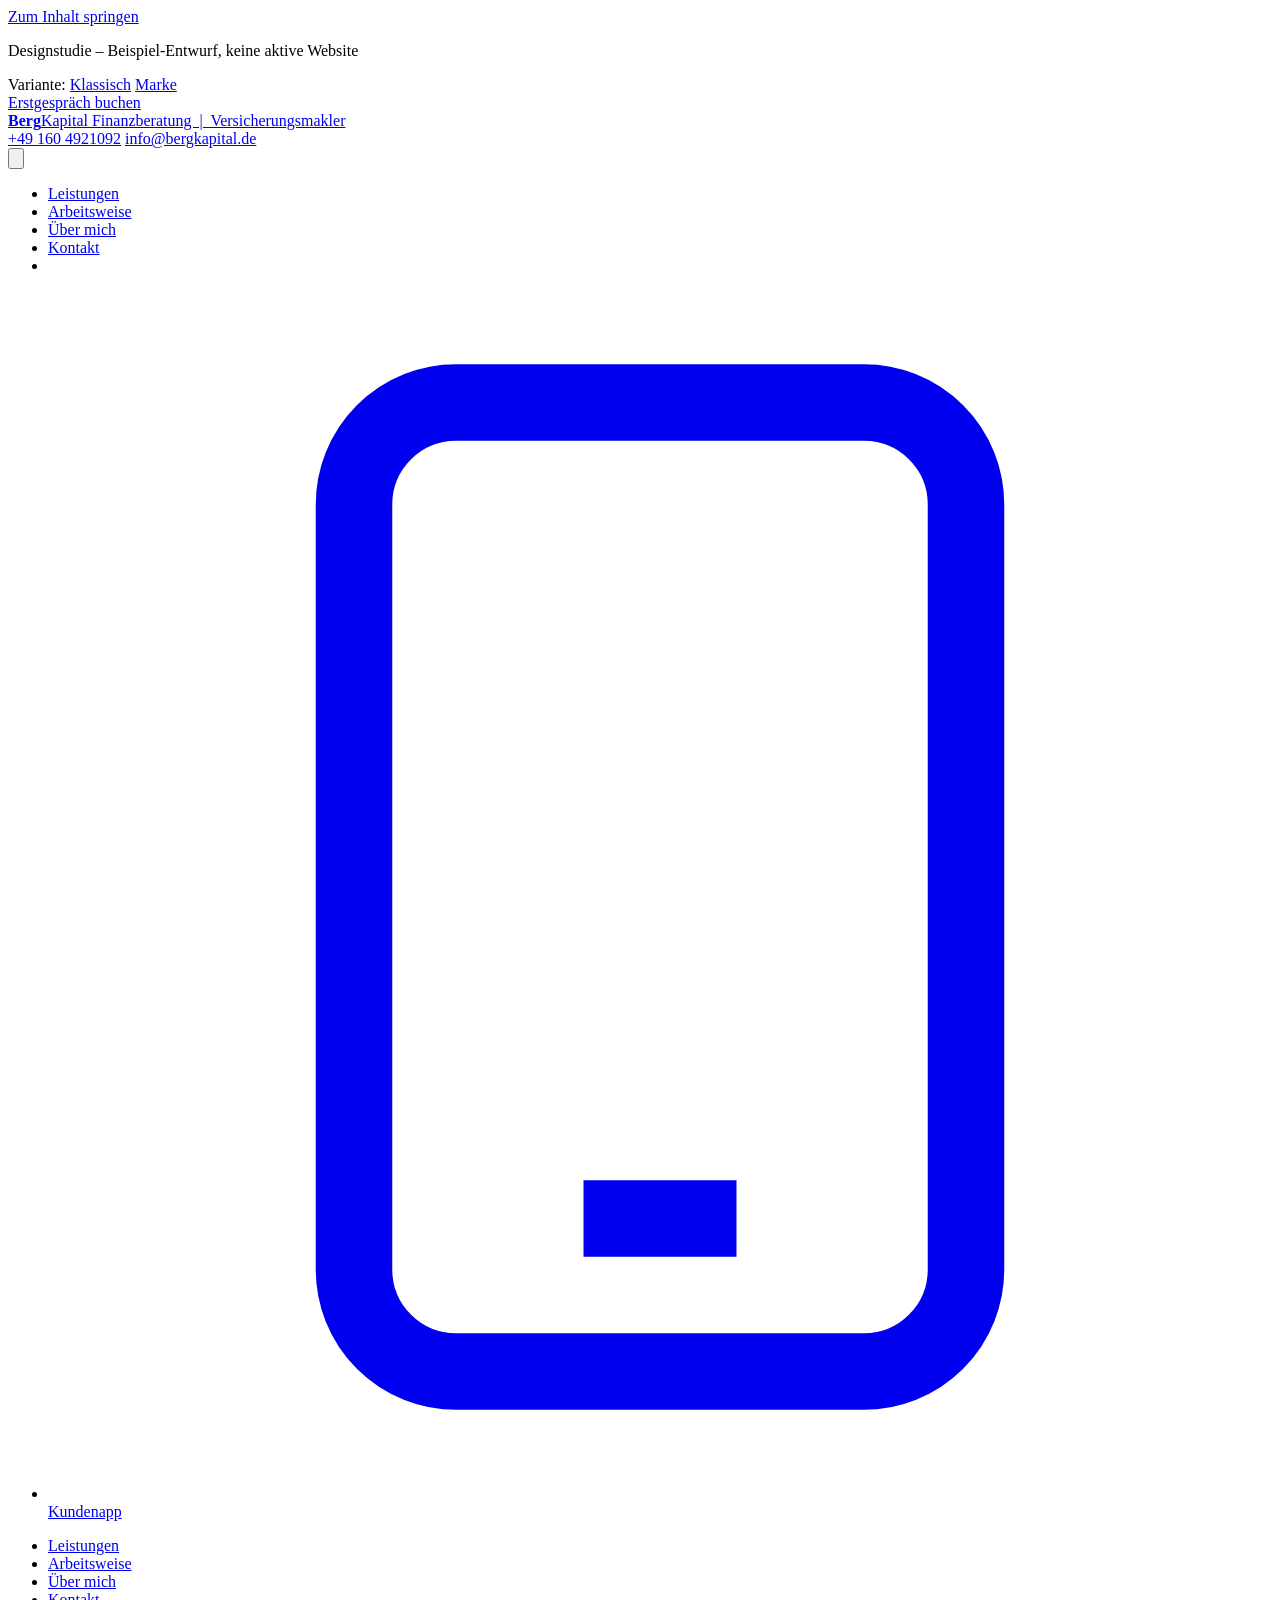
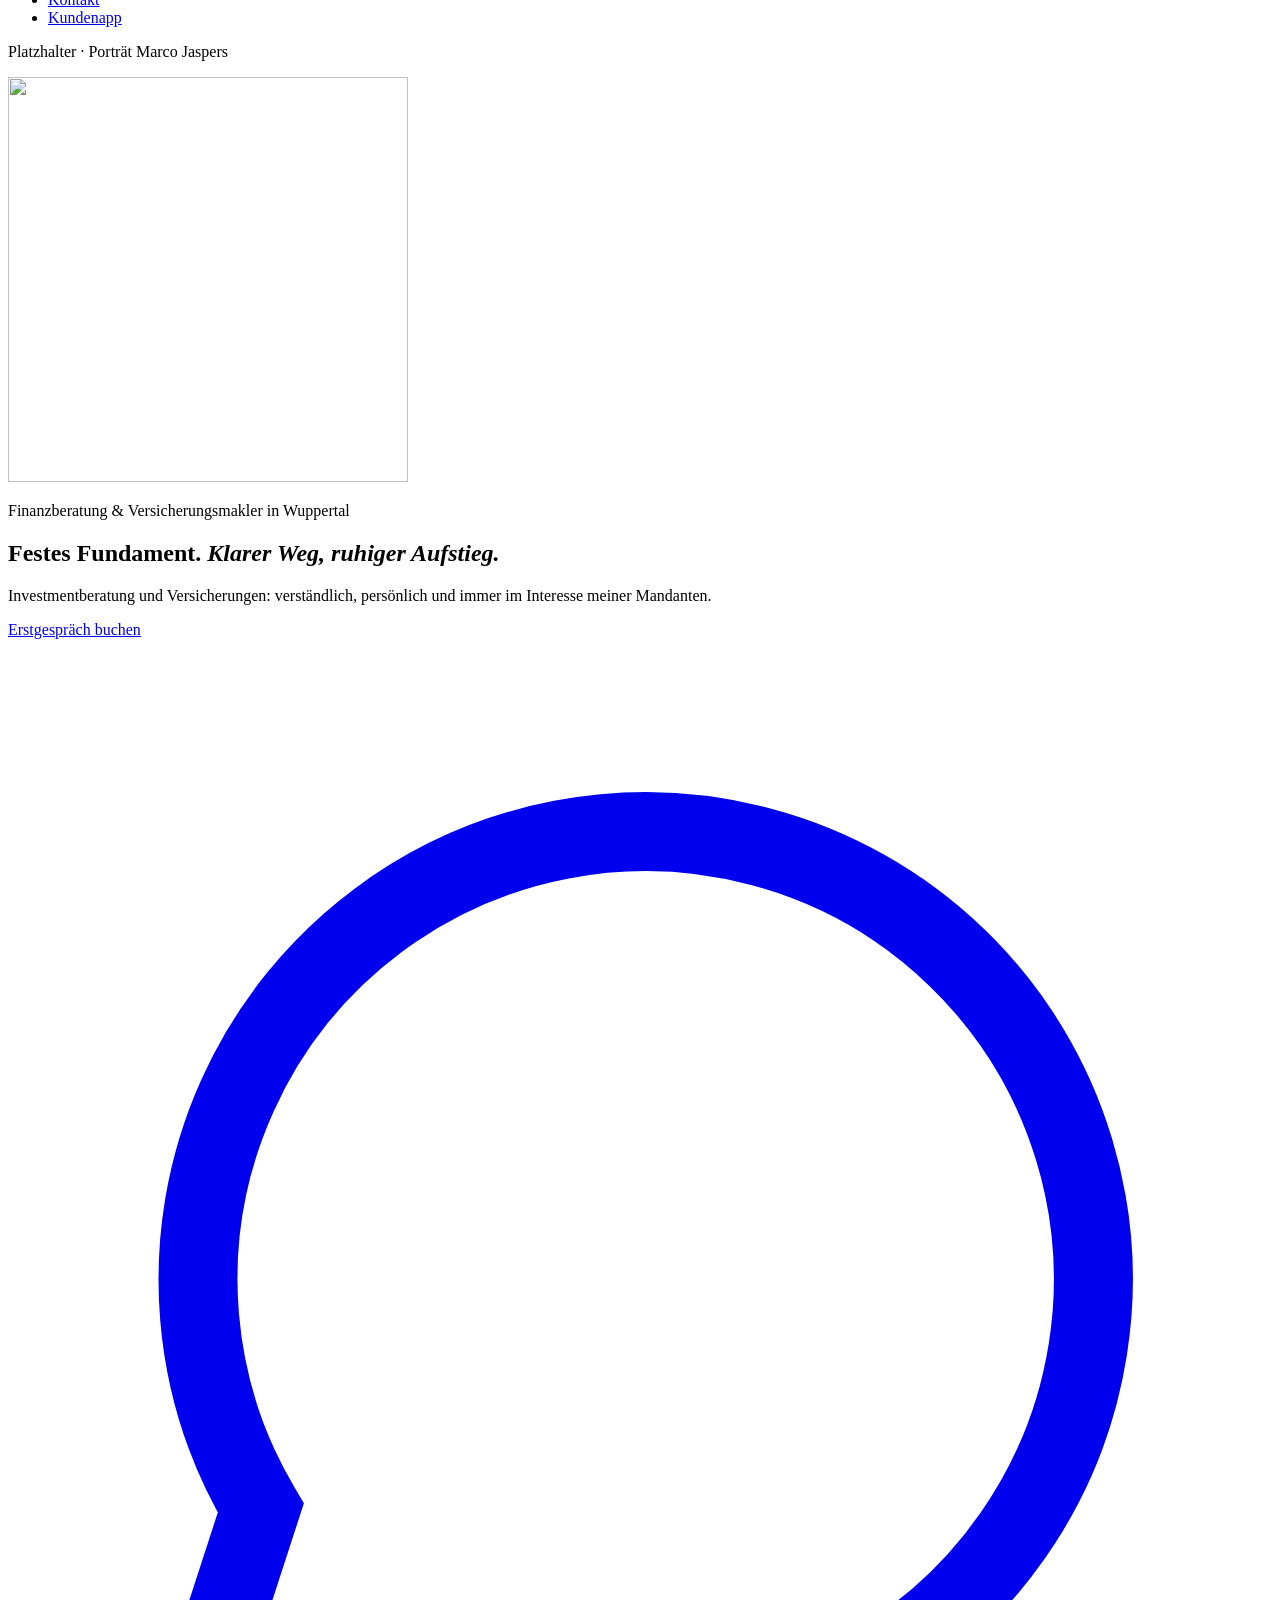
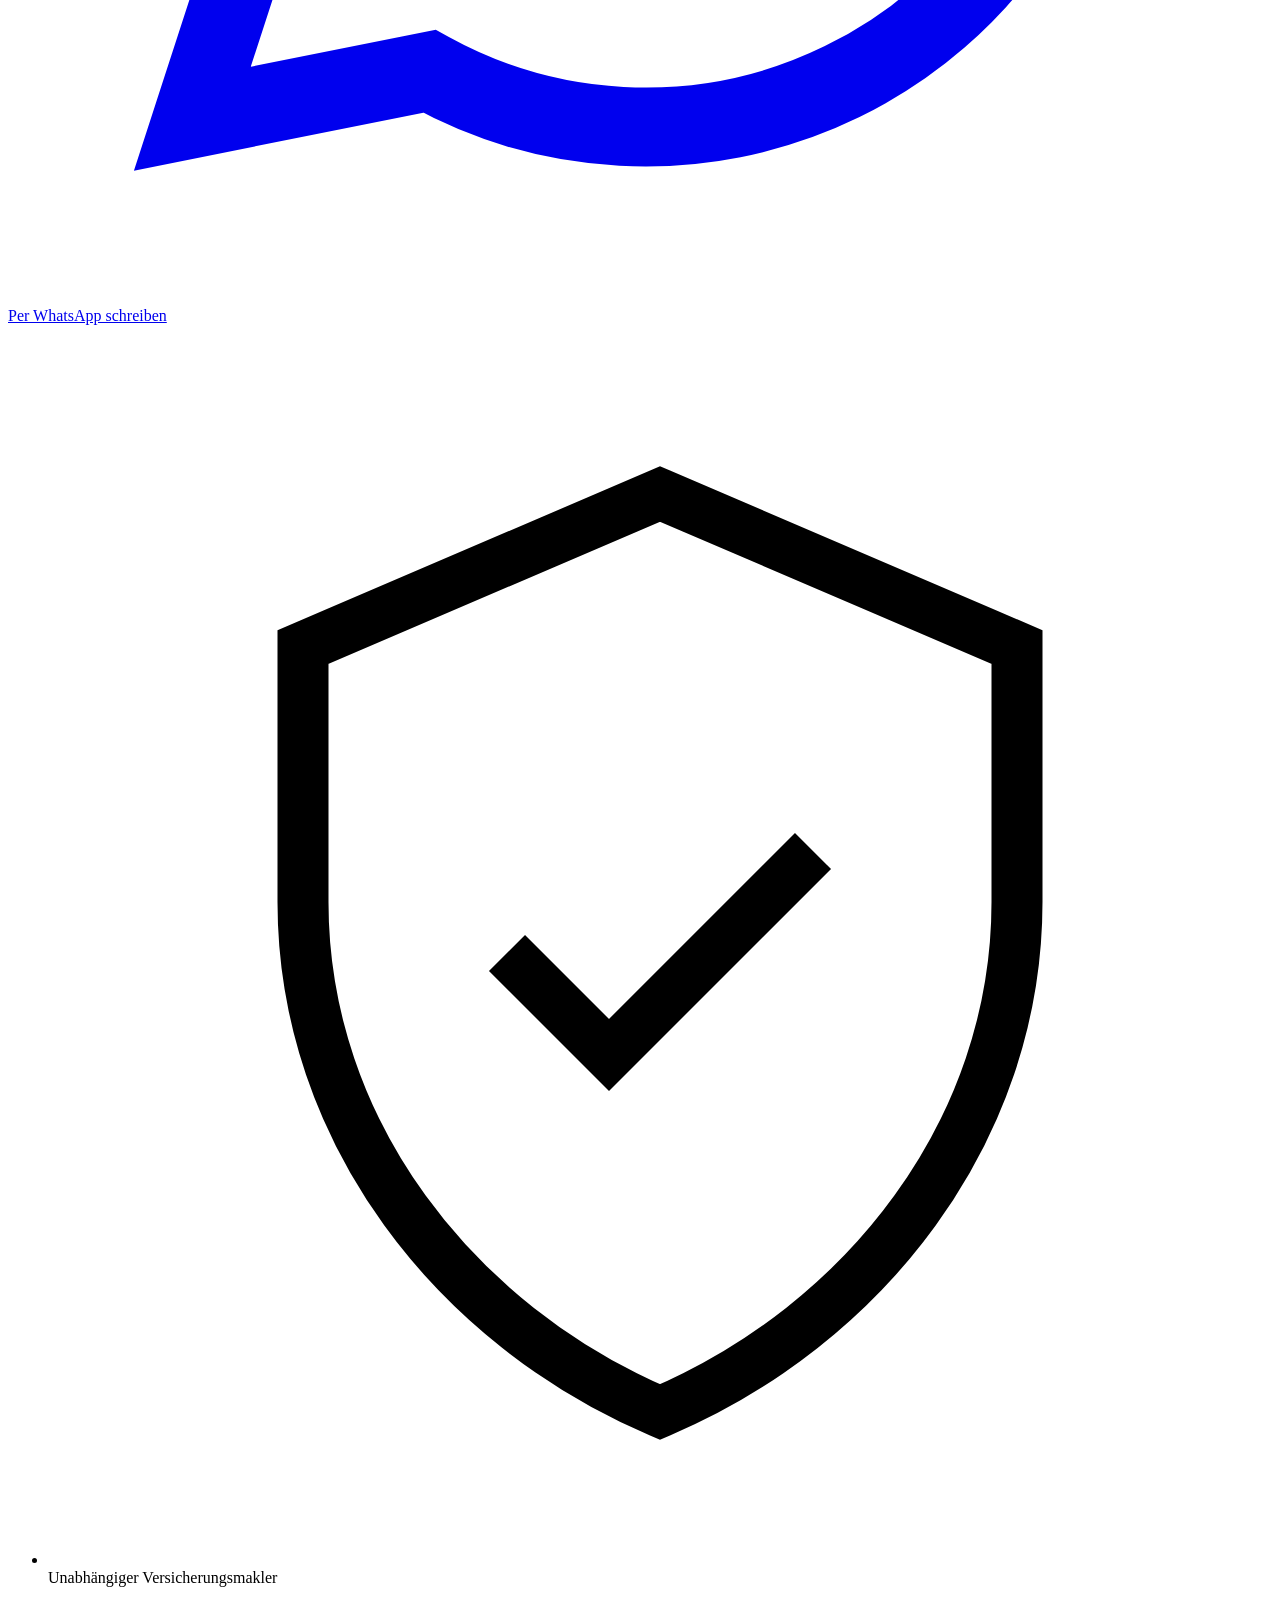
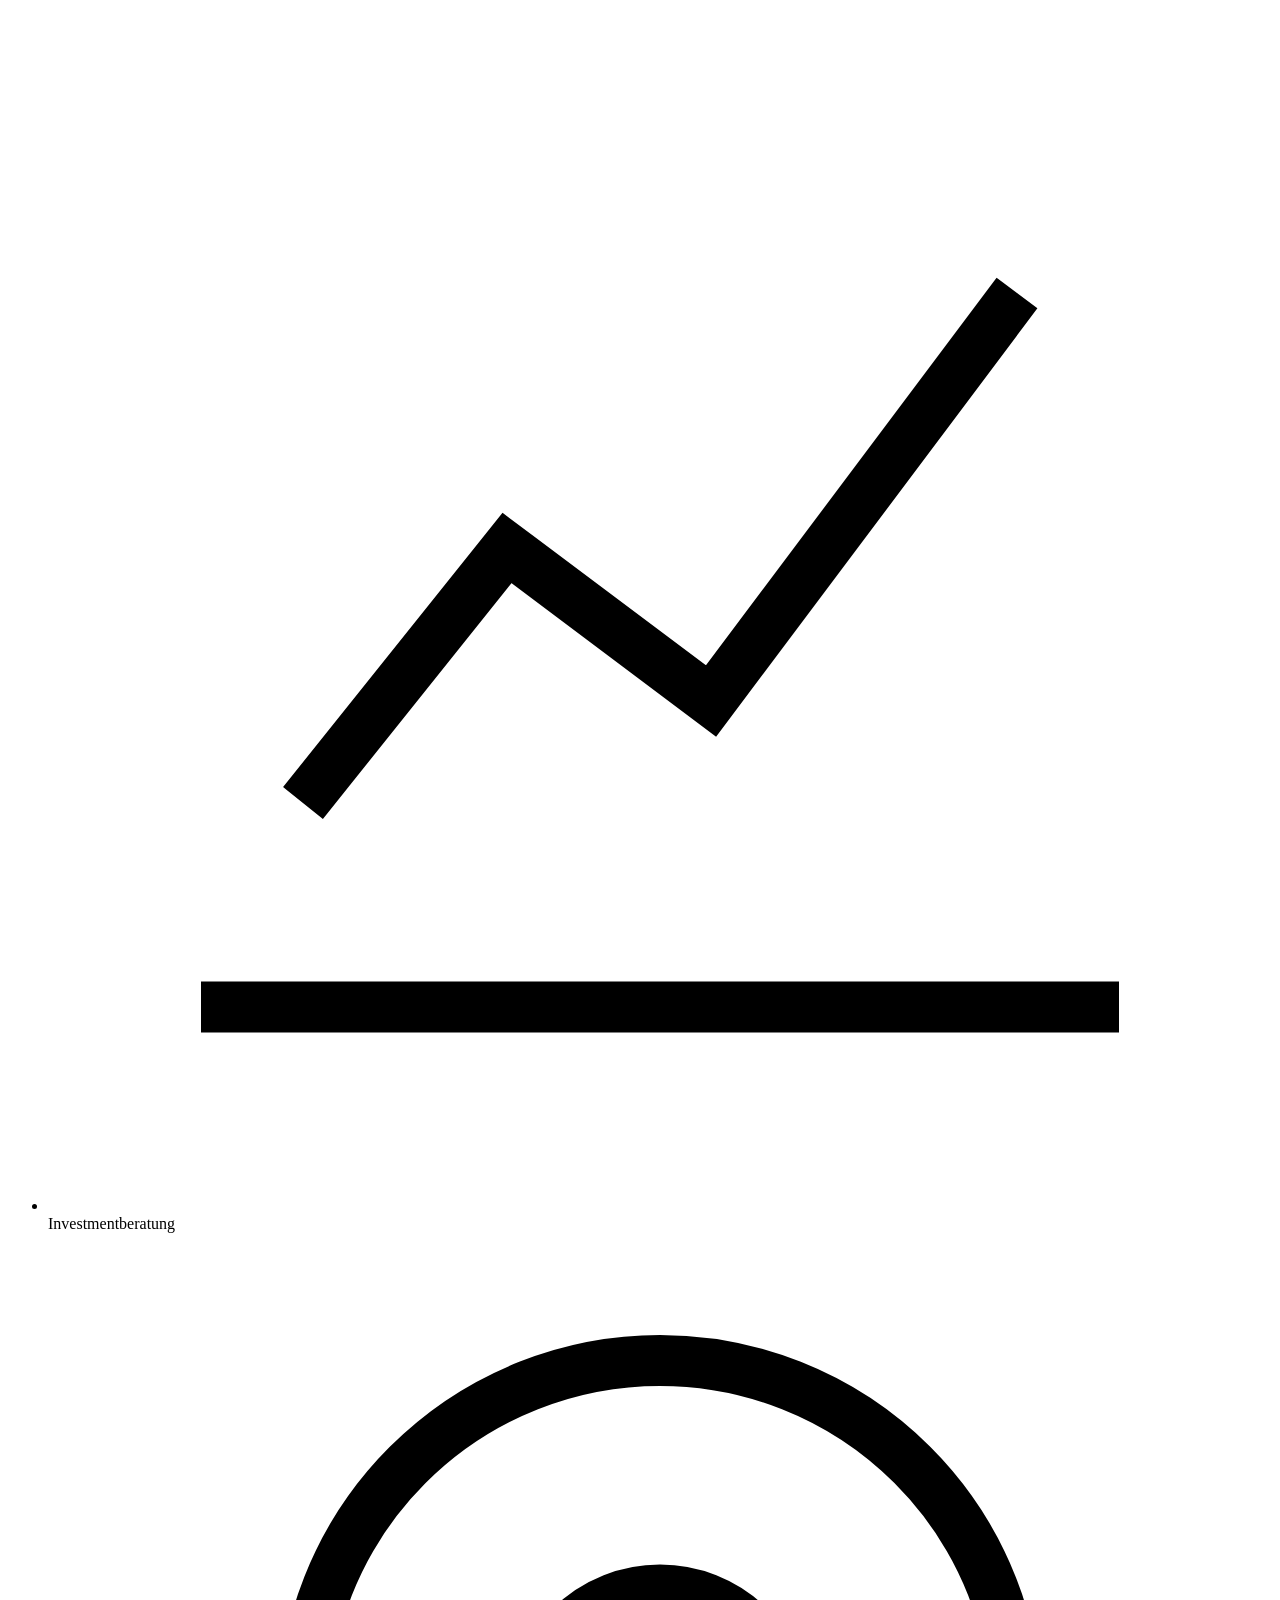
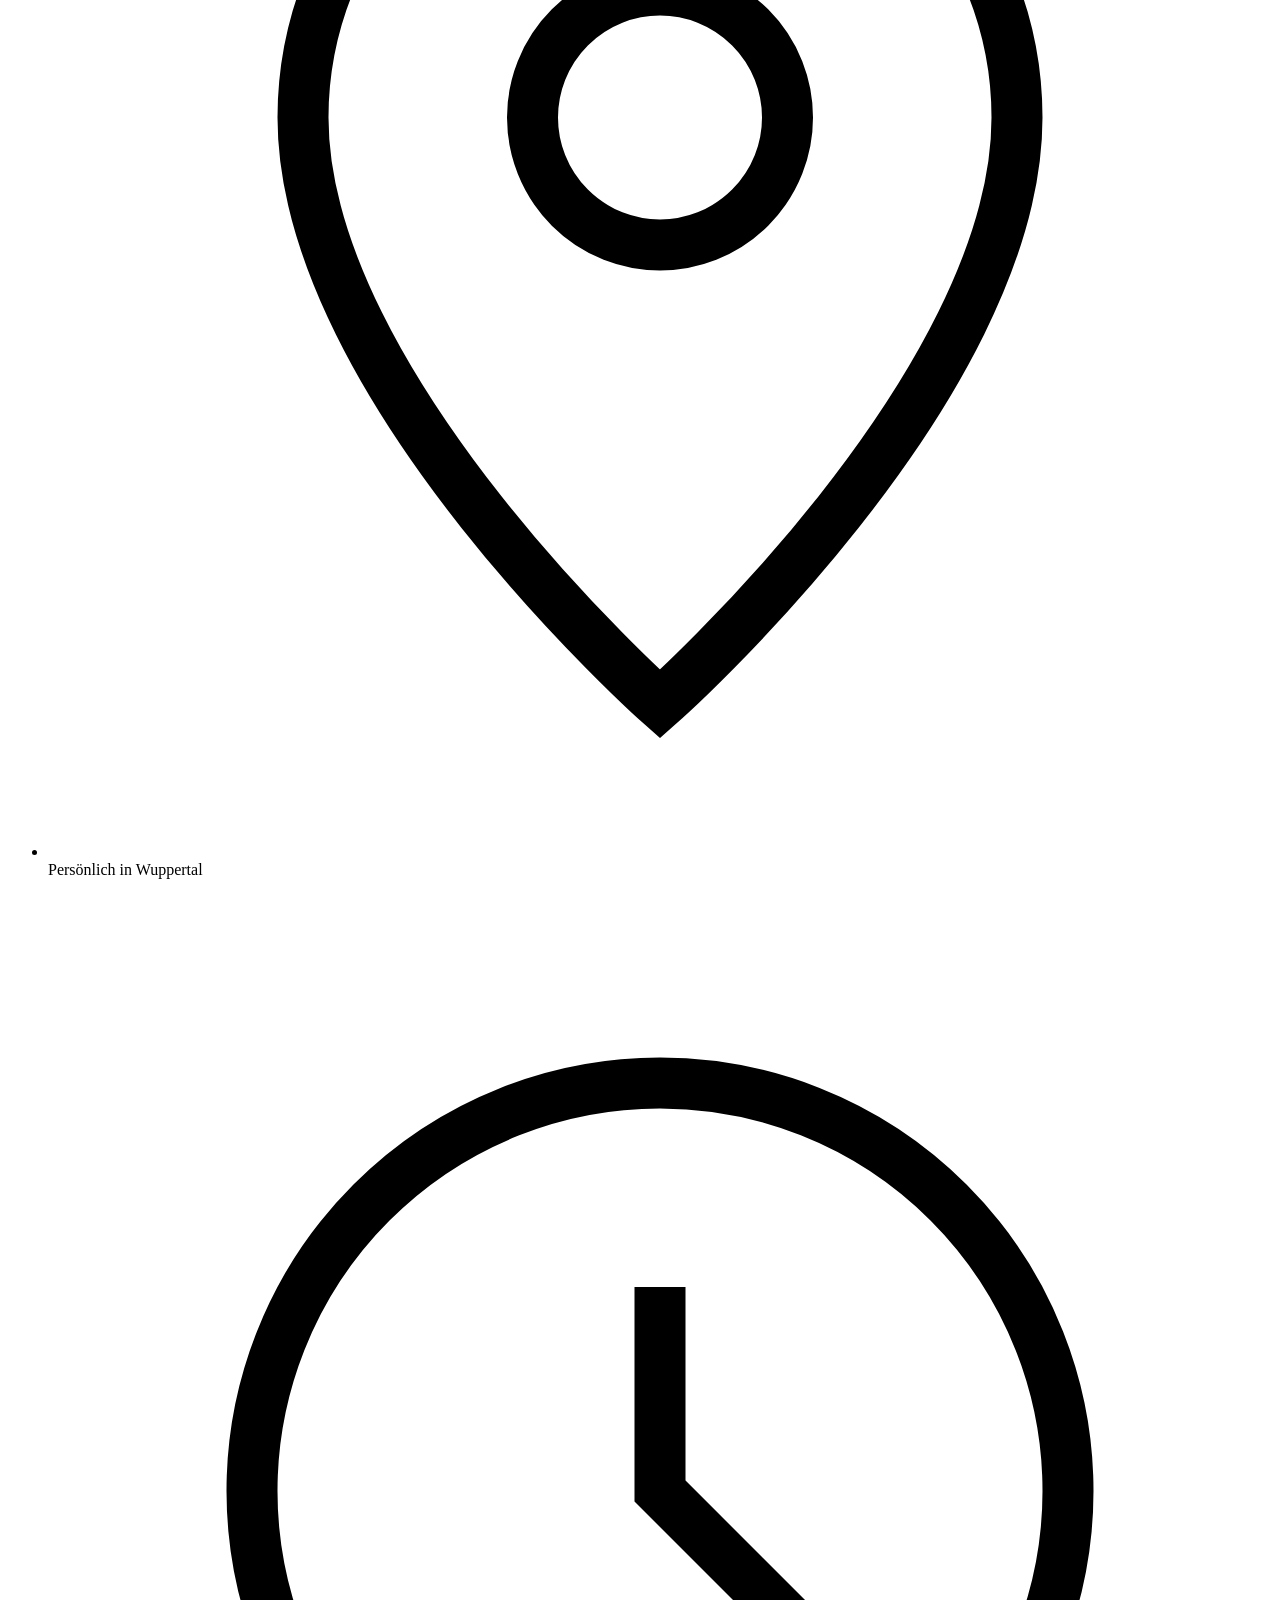
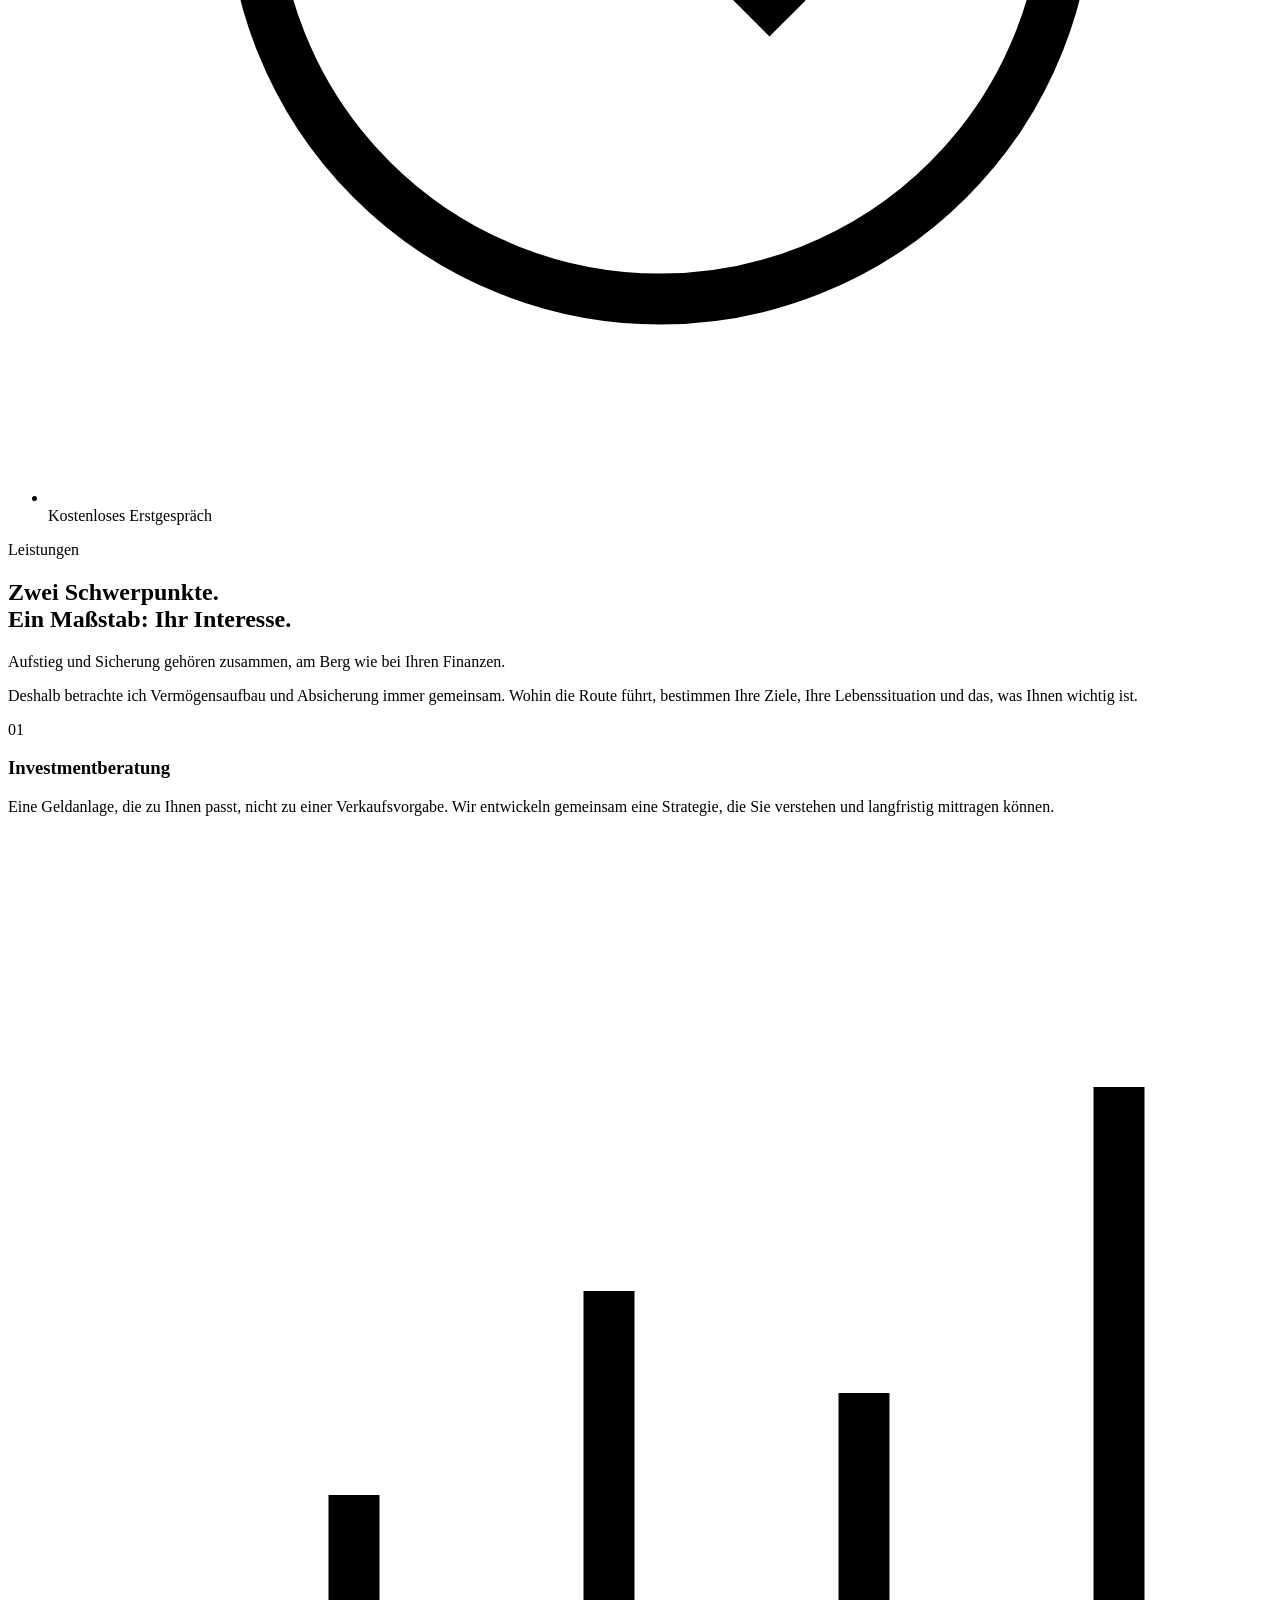
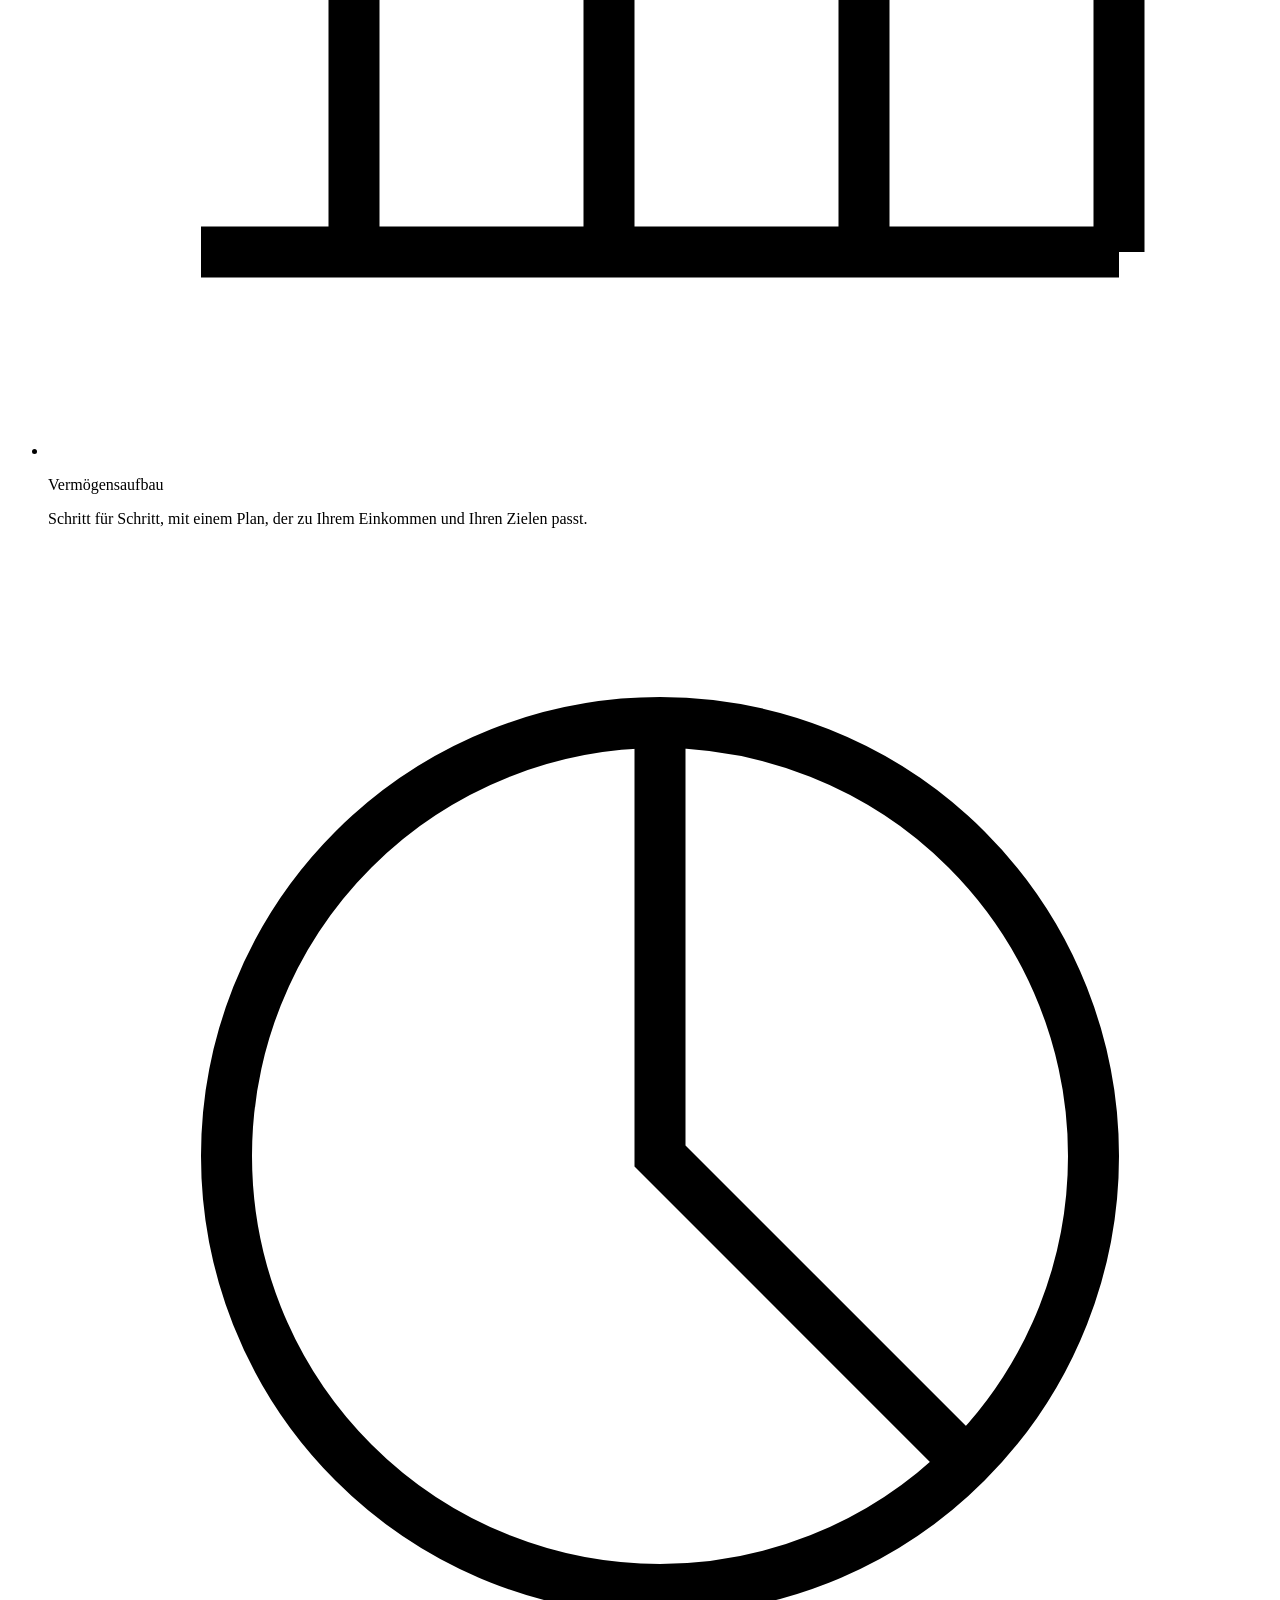
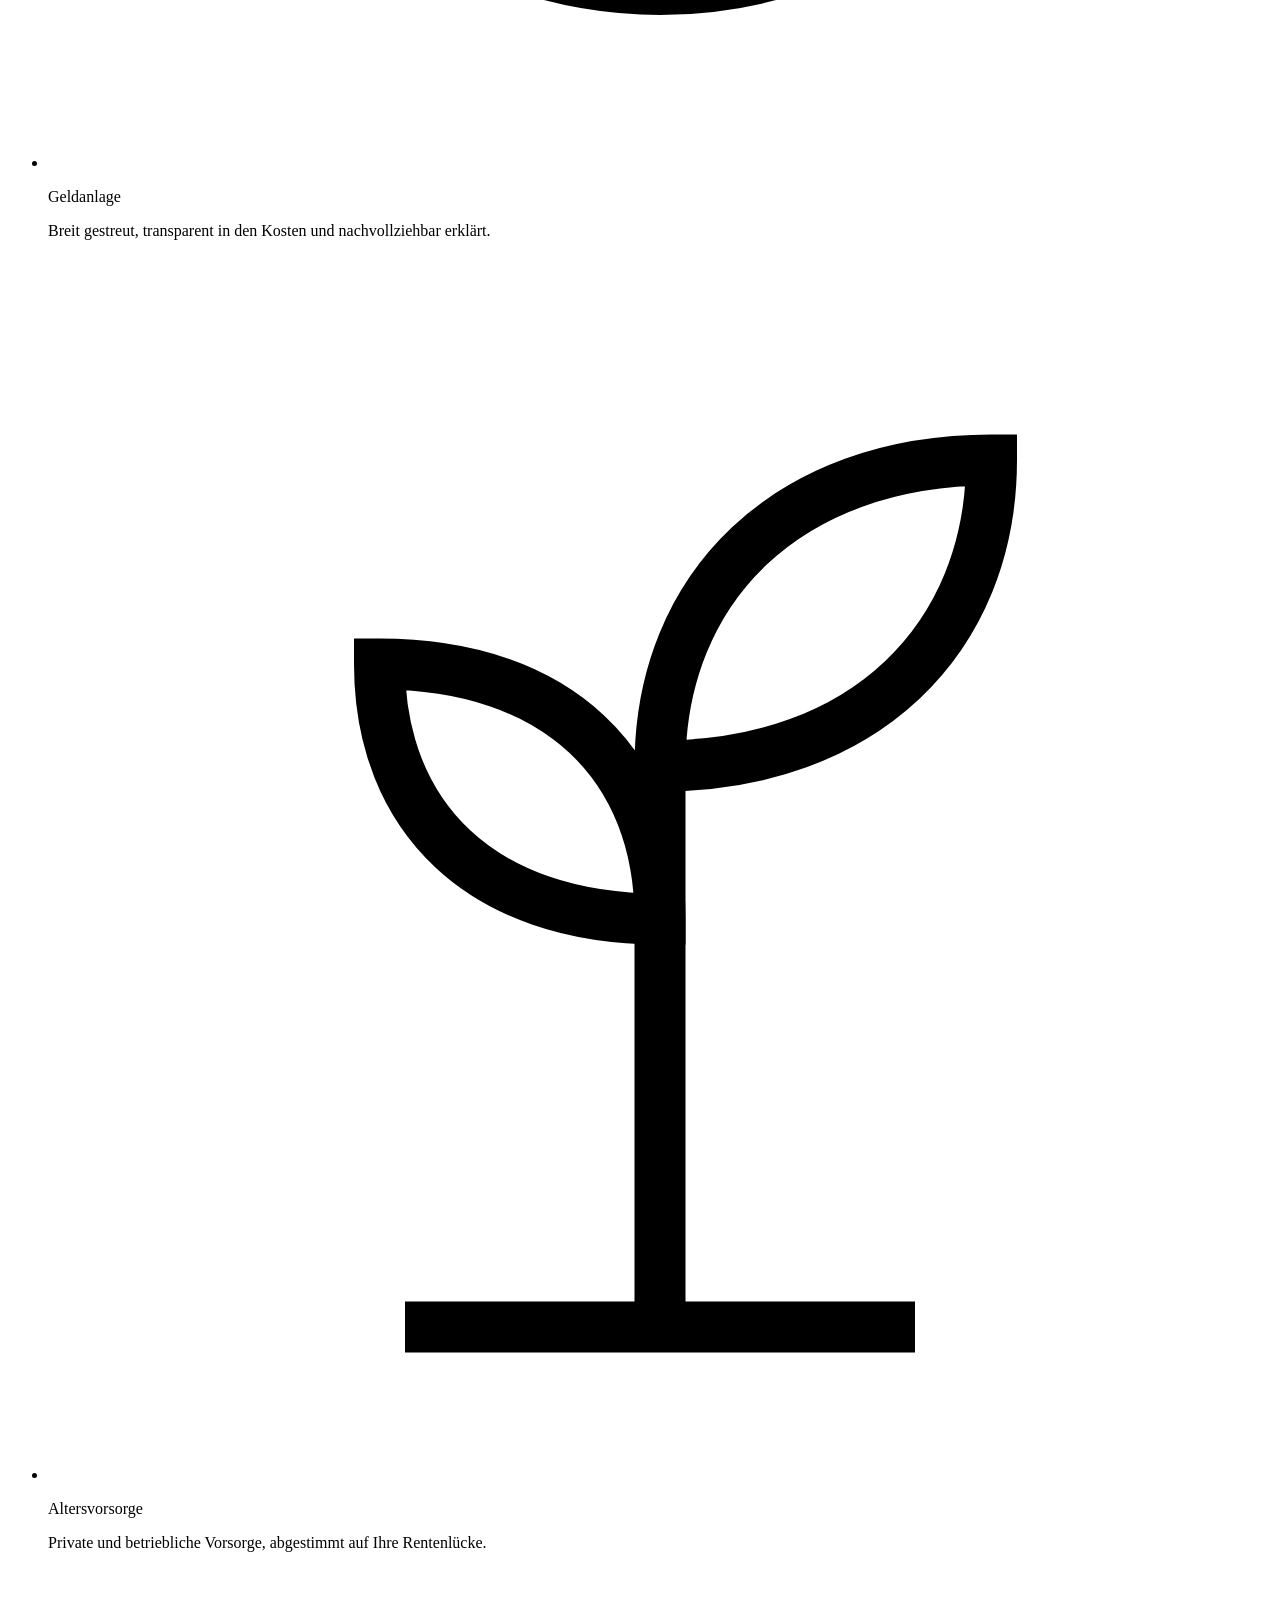
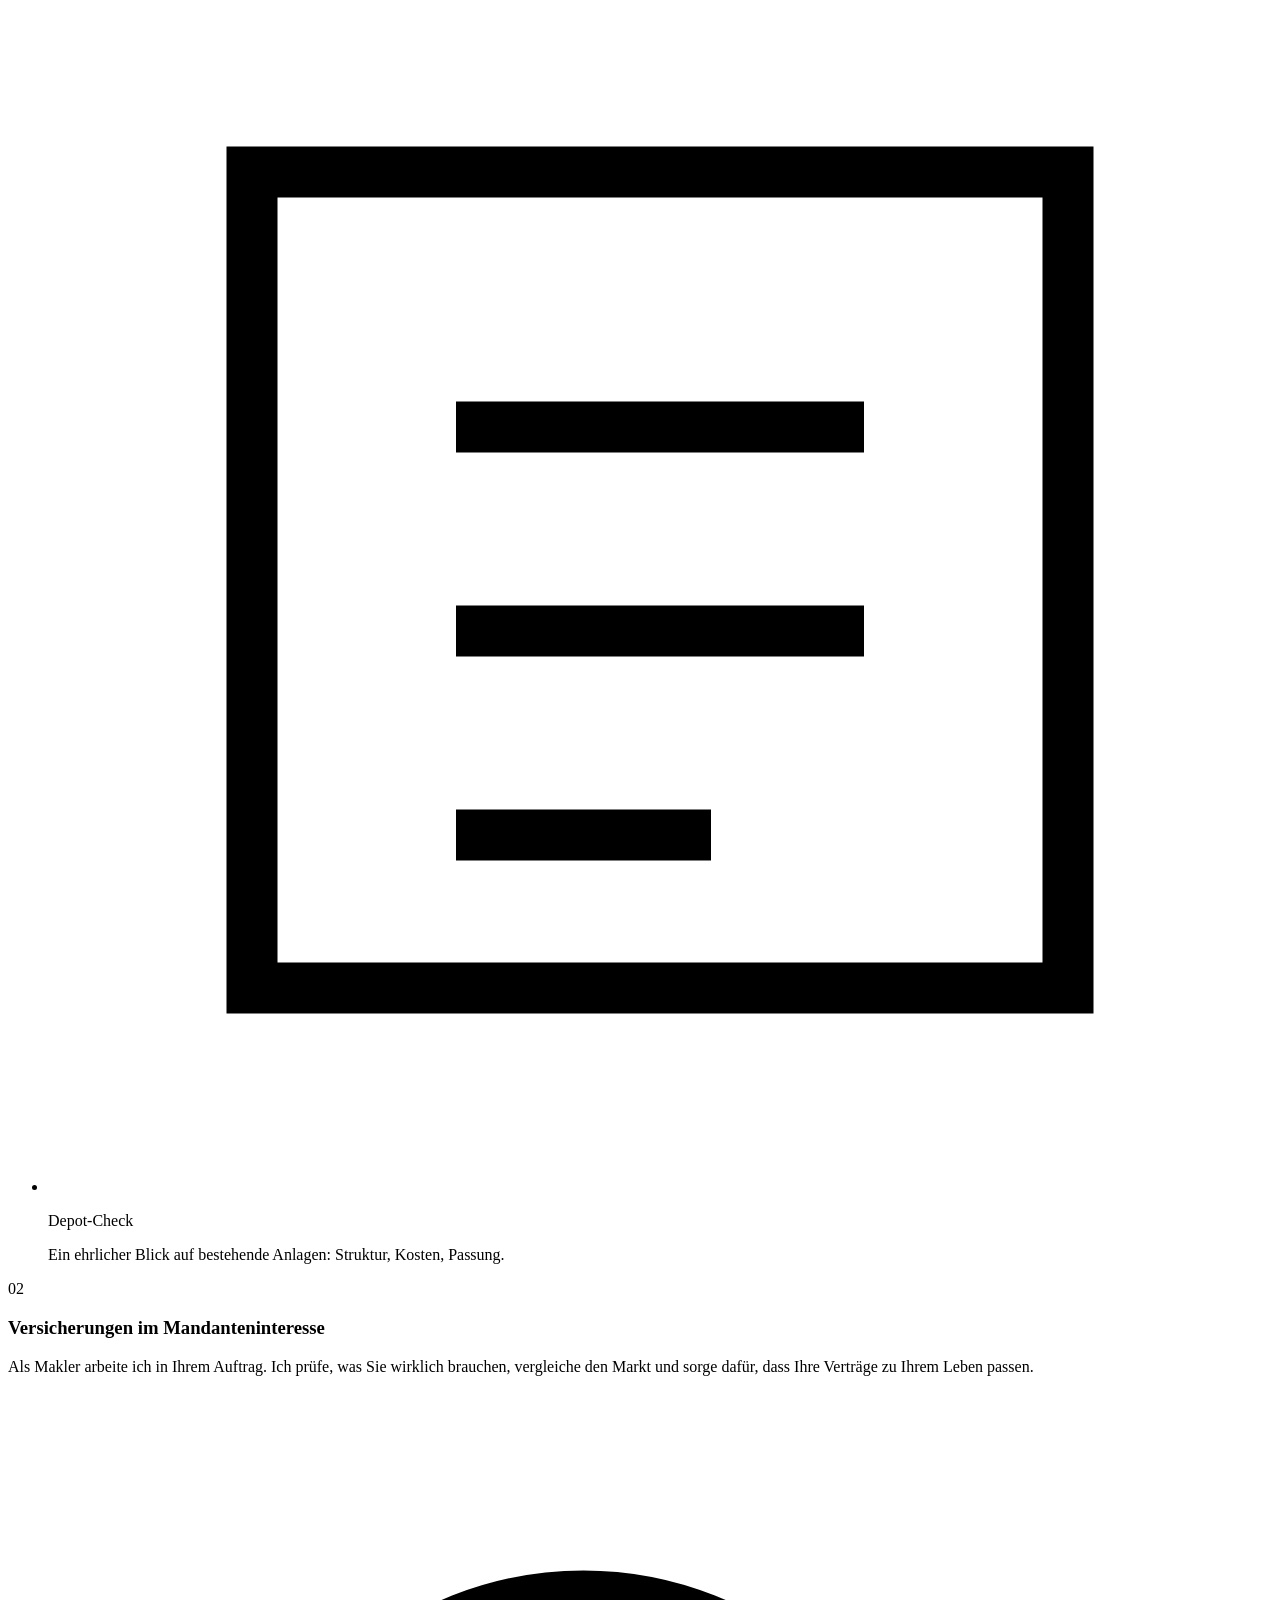
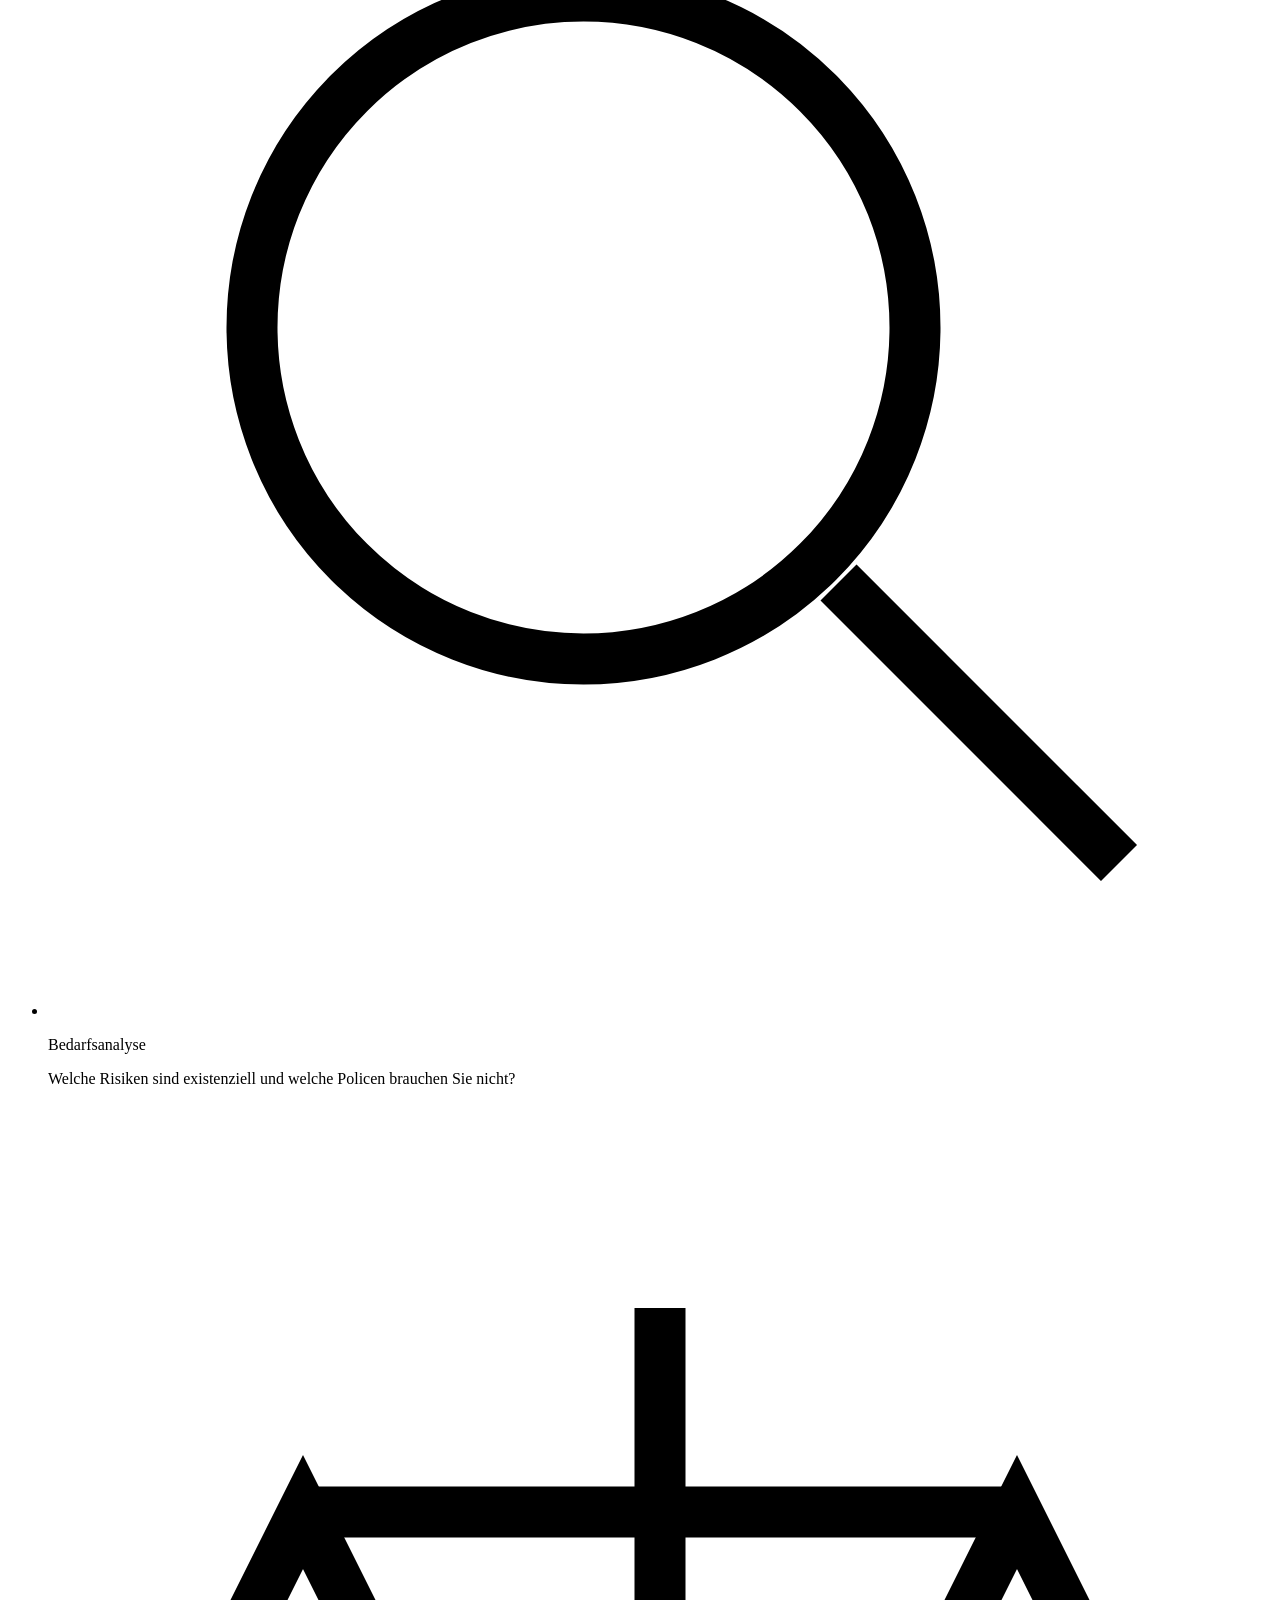
==== index.html @ fc28e7a4 "Add files via upload" ====
<!doctype html>
<html lang="de" class="theme-marke">
<head>
  <meta charset="utf-8">
  <meta name="viewport" content="width=device-width, initial-scale=1">
  <title>Finanzberater &amp; Versicherungsmakler in Wuppertal | BergKapital – Marco Jaspers</title>
  <meta name="description" content="BergKapital – Marco Jaspers, Finanzberater &amp; Versicherungsmakler in Wuppertal. Investmentberatung und Versicherungen im Mandanteninteresse: verständlich, persönlich. Erstgespräch direkt online buchen.">
  <meta name="robots" content="noindex, nofollow"><!-- Designstudie: nicht indexieren. Für Livegang entfernen. -->
  <meta name="theme-color" content="#2A2E33">
  <link rel="preload" href="/assets/fonts/cormorant-garamond-latin-500-normal.woff2" as="font" type="font/woff2" crossorigin>
  <link rel="preload" href="/assets/fonts/inter-latin-400-normal.woff2" as="font" type="font/woff2" crossorigin>
  <script>
    /* Farbvariante vor dem ersten Rendern setzen. Standard: Marke (Anthrazit & Gold); ?v=klassisch zeigt die klassische Variante (merkt sich die Wahl für die Sitzung) */
    (function () {
      var v = new URLSearchParams(location.search).get('v');
      try { if (v) sessionStorage.setItem('bk-variant-2', v); else v = sessionStorage.getItem('bk-variant-2'); } catch (e) {}
      if (v !== 'klassisch') v = 'marke';
      document.documentElement.classList.remove('theme-marke');
      if (v !== 'klassisch') document.documentElement.classList.add('theme-' + v);
      document.documentElement.dataset.variant = v;
    })();
  </script>
  <link rel="stylesheet" href="/css/style.css?v=20261109g">
  <link rel="icon" type="image/png" sizes="32x32" href="/assets/brand/favicon-32.png">
  <link rel="apple-touch-icon" href="/assets/brand/apple-touch-icon.png">

  <script type="application/ld+json">
  {
    "@context": "https://schema.org",
    "@type": "FinancialService",
    "name": "BergKapital – Finanzberatung & Versicherungsmakler",
    "logo": "/assets/brand/bergkapital-logo.jpg",
    "description": "Investmentberatung und Versicherungen im Mandanteninteresse.",
    "founder": { "@type": "Person", "name": "Marco Jaspers", "jobTitle": "Finanzberater & Versicherungsmakler" },
    "telephone": "+49 160 4921092",
    "email": "info@bergkapital.de",
    "url": "https://bergkapital.de",
    "address": {
      "@type": "PostalAddress",
      "addressLocality": "Wuppertal",
      "addressCountry": "DE"
    },
    "areaServed": { "@type": "City", "name": "Wuppertal" },
    "openingHours": "Mo-Fr 09:00-19:00",
    "knowsAbout": ["Investmentberatung", "Vermögensaufbau", "Geldanlage", "Altersvorsorge", "Versicherungsvermittlung", "Versicherungsvergleich"]
  }
  </script>
</head>
<body class="pb-[68px] md:pb-0">

  <a href="#main" class="sr-only focus:not-sr-only focus:fixed focus:left-4 focus:top-4 focus:z-[100] focus:rounded focus:bg-ink focus:px-4 focus:py-2 focus:text-white">Zum Inhalt springen</a>

  <!-- 0 · Designstudien-Banner -->
  <div class="bg-deep text-center text-[11px] uppercase tracking-[0.2em] text-white/80">
    <div class="container-x flex flex-col items-center justify-center gap-1 py-2 sm:flex-row sm:gap-5">
      <p>Designstudie – Beispiel-Entwurf, keine aktive Website</p>
      <nav class="flex items-center gap-1" aria-label="Variante">
        <span class="mr-1 hidden text-white/60 sm:inline">Variante:</span>
        <a class="variant-link" href="?v=klassisch" data-variant-link="klassisch">Klassisch</a>
        <a class="variant-link" href="?v=marke" data-variant-link="marke">Marke</a>
      </nav>
    </div>
    <script>
      (function () {
        var cur = document.documentElement.dataset.variant;
        document.querySelectorAll('[data-variant-link]').forEach(function (a) { if (a.dataset.variantLink === cur) a.setAttribute('aria-current', 'true'); });
        var m = document.querySelector('meta[name="theme-color"]');
        if (m) m.setAttribute('content', { klassisch: '#1B2A44', marke: '#2A2E33' }[cur]);
      })();
    </script>
  </div>

  <!-- 1 · Sticky-Navigation -->
  <header class="site-header sticky top-0 z-50 border-b border-transparent bg-white" data-header>
    <div class="container-x">
      <div class="hdr-row flex items-center justify-between gap-6 py-5 lg:grid lg:grid-cols-[1fr_auto_1fr] lg:py-7">
        <div class="hidden lg:block">
          <a href="#termin" class="btn-outline btn-sm">Erstgespräch buchen</a>
        </div>

        <a href="/" class="block lg:text-center" aria-label="BergKapital – zur Startseite">
          <span class="wordmark wordmark-main block text-[1.25rem] lg:text-[1.75rem]"><b>Berg</b><span>Kapital</span></span>
          <span class="wordmark-sub">Finanzberatung&nbsp;&nbsp;|&nbsp;&nbsp;Versicherungsmakler</span>
        </a>

        <div class="hidden flex-col items-end leading-snug lg:flex">

          <a href="tel:+491604921092" class="text-[13px] text-muted transition-colors hover:text-ink">+49 160 4921092</a>

          <a href="mailto:info@bergkapital.de" class="text-[13px] text-muted transition-colors hover:text-ink">info@bergkapital.de</a>
        </div>

        <button type="button" class="-mr-2 flex h-11 w-11 items-center justify-center lg:hidden" aria-expanded="false" aria-controls="mobile-menu" aria-label="Menü öffnen" data-burger>
          <svg class="h-6 w-6" viewBox="0 0 24 24" fill="none" stroke="currentColor" stroke-width="1.25" aria-hidden="true"><path d="M3 7h18M3 12h18M3 17h18" data-burger-open/><path d="M5 5l14 14M19 5L5 19" class="hidden" data-burger-close/></svg>
        </button>
      </div>

      <nav class="hidden border-t border-line lg:block" aria-label="Hauptnavigation">
        <ul class="flex items-center justify-center gap-12 py-4">
          <li><a class="nav-link" href="#leistungen">Leistungen</a></li>
          <li><a class="nav-link" href="#arbeitsweise">Arbeitsweise</a></li>
          <li><a class="nav-link" href="#ueber-mich">Über mich</a></li>
          <li><a class="nav-link" href="#kontakt">Kontakt</a></li>
          <li class="h-4 w-px bg-current opacity-20" aria-hidden="true"></li>
          <li><a class="nav-link inline-flex items-center gap-2" href="/kundenapp.html"><svg class="h-3.5 w-3.5" viewBox="0 0 24 24" fill="none" stroke="currentColor" stroke-width="1.5" aria-hidden="true"><rect x="6" y="2.5" width="12" height="19" rx="2"/><path d="M10.5 18.5h3"/></svg> Kundenapp</a></li>
        </ul>
      </nav>
    </div>

    <!-- Mobiles Menü -->
    <nav id="mobile-menu" class="hidden border-t border-line bg-white lg:hidden" aria-label="Mobile Navigation" data-mobile-menu>
      <ul class="container-x flex flex-col py-4">
        <li><a class="block border-b border-line py-4 font-serif text-2xl" href="#leistungen">Leistungen</a></li>
        <li><a class="block border-b border-line py-4 font-serif text-2xl" href="#arbeitsweise">Arbeitsweise</a></li>
        <li><a class="block border-b border-line py-4 font-serif text-2xl" href="#ueber-mich">Über mich</a></li>
        <li><a class="block border-b border-line py-4 font-serif text-2xl" href="#kontakt">Kontakt</a></li>
        <li><a class="flex items-center gap-3 py-4 font-serif text-2xl" href="/kundenapp.html">Kundenapp</a></li>
      </ul>
    </nav>
  </header>

  <main id="main">

    <!-- 2 · Hero -->
    <section class="on-dark relative isolate overflow-hidden bg-deep text-white" aria-labelledby="hero-title">
      <div class="absolute inset-0 -z-10" data-hero-media>
        <!-- TODO: echtes Porträt von Marco (Querformat, Person rechts im Bild, z. B. im Büro/Gespräch) als <img loading="eager" …> einsetzen und diesen Platzhalter ersetzen -->
        <div class="hero-bg absolute inset-0"></div>
        <p class="absolute bottom-6 right-6 hidden text-[10px] uppercase tracking-[0.25em] text-white/55 md:block">Platzhalter · Porträt Marco Jaspers</p>
      </div>

      <!-- Großes B-Monogramm (Schwebebahn & Skyline) als Gestaltungselement. "screen" blendet den schwarzen Bildhintergrund aus. -->
      <div class="pointer-events-none absolute -right-[18%] top-1/2 -z-10 w-[110vw] max-w-[820px] -translate-y-1/2 select-none opacity-[0.22] mix-blend-lighten sm:-right-[8%] sm:w-[70vw] md:right-[2%] md:w-[52vw]" aria-hidden="true" data-monogram>
        <img src="/assets/brand/bergkapital-monogramm.jpg" alt="" width="400" height="405" class="logo-on-dark block h-auto w-full" fetchpriority="low">
      </div>

      <div class="absolute inset-0 -z-10 bg-gradient-to-r from-deep/95 via-deep/60 to-transparent"></div>

      <div class="container-x flex min-h-[78vh] items-center py-24 md:min-h-[86vh] md:py-32">
        <div class="max-w-[620px]" data-hero-content>
          <p class="label-light">Finanzberatung &amp; Versicherungsmakler in Wuppertal</p>
          <span class="accent-rule mt-6" aria-hidden="true"></span>
          <h1 id="hero-title" class="mt-6 text-[2.75rem] sm:text-[3.5rem] md:text-[4.5rem]">Festes Fundament. <em class="font-normal italic text-white/85">Klarer Weg, ruhiger Aufstieg.</em></h1>
          <p class="mt-7 max-w-[520px] text-[17px] leading-relaxed text-white/80">Investmentberatung und Versicherungen: verständlich, persönlich und immer im Interesse meiner Mandanten.</p>
          <div class="mt-10 flex flex-col gap-3 sm:flex-row sm:gap-4">
            <a href="#termin" class="btn-light">Erstgespräch buchen</a>
            <a href="https://wa.me/491604921092?text=Hallo%20Herr%20Jaspers%2C%20ich%20interessiere%20mich%20f%C3%BCr%20ein%20Erstgespr%C3%A4ch." target="_blank" rel="noopener" class="btn-outline-light">
              <svg class="h-4 w-4" viewBox="0 0 24 24" fill="none" stroke="currentColor" stroke-width="1.5" aria-hidden="true"><path d="M3.5 20.5l1.3-4A8.5 8.5 0 1 1 8 19.6z"/></svg>
              Per WhatsApp schreiben
            </a>
          </div>
        </div>
      </div>
    </section>

    <!-- 3 · Vertrauens-Leiste -->
    <section class="border-b border-line bg-white" aria-label="Auf einen Blick">
      <ul class="container-x grid grid-cols-2 lg:grid-cols-4">
        <li class="flex items-center gap-3 border-b border-r border-line py-6 pr-4 lg:border-b-0 lg:px-6 lg:first:pl-0" data-reveal>
          <svg class="icon h-6 w-6" viewBox="0 0 24 24" fill="none" stroke="currentColor" aria-hidden="true"><path d="M12 3l7 3v5c0 4.5-3 8.3-7 10-4-1.7-7-5.5-7-10V6z"/><path d="M9 12l2 2 4-4"/></svg>
          <span class="text-[12px] font-medium uppercase leading-snug tracking-[0.14em]">Unabhängiger Versicherungsmakler</span>
        </li>
        <li class="flex items-center gap-3 border-b border-line py-6 pl-4 lg:border-b-0 lg:border-r lg:px-6" data-reveal>
          <svg class="icon h-6 w-6" viewBox="0 0 24 24" fill="none" stroke="currentColor" aria-hidden="true"><path d="M3 20h18M5 16l4-5 4 3 6-8"/></svg>
          <span class="text-[12px] font-medium uppercase leading-snug tracking-[0.14em]">Investment&shy;beratung</span>
        </li>
        <li class="flex items-center gap-3 border-r border-line py-6 pr-4 lg:px-6" data-reveal>
          <svg class="icon h-6 w-6" viewBox="0 0 24 24" fill="none" stroke="currentColor" aria-hidden="true"><path d="M12 21s-7-6.2-7-11.5A7 7 0 0 1 19 9.5C19 14.8 12 21 12 21z"/><circle cx="12" cy="9.5" r="2.5"/></svg>
          <span class="text-[12px] font-medium uppercase leading-snug tracking-[0.14em]">Persönlich in Wuppertal</span>
        </li>
        <li class="flex items-center gap-3 py-6 pl-4 lg:px-6 lg:last:pr-0" data-reveal>
          <svg class="icon h-6 w-6" viewBox="0 0 24 24" fill="none" stroke="currentColor" aria-hidden="true"><path d="M4 12a8 8 0 1 0 16 0 8 8 0 0 0-16 0z"/><path d="M12 8v4l2.5 2.5"/></svg>
          <!-- TODO: kostenlos bestätigen -->
          <span class="text-[12px] font-medium uppercase leading-snug tracking-[0.14em]">Kostenloses Erstgespräch</span>
        </li>
      </ul>
    </section>

    <!-- 4 · Leistungen -->
    <section id="leistungen" class="section bg-white" aria-labelledby="leistungen-title">
      <div class="container-x">
        <div class="grid gap-8 md:grid-cols-12 md:gap-10">
          <div class="md:col-span-6" data-reveal>
            <p class="label">Leistungen</p>
            <h2 id="leistungen-title" class="h2 mt-5">Zwei Schwerpunkte. <br class="hidden md:block">Ein Maßstab: Ihr Interesse.</h2>
          </div>
          <div class="lead space-y-4 md:col-span-5 md:col-start-8 md:self-end" data-reveal>
            <p class="font-serif text-[1.5rem] leading-snug text-ink">Aufstieg und Sicherung gehören zusammen, am Berg wie bei Ihren Finanzen.</p>
            <p>Deshalb betrachte ich Vermögensaufbau und Absicherung immer gemeinsam. Wohin die Route führt, bestimmen Ihre Ziele, Ihre Lebenssituation und das, was Ihnen wichtig ist.</p>
          </div>
        </div>

        <div class="mt-16 grid gap-16 md:mt-24 md:grid-cols-2 md:gap-14 lg:gap-20">
          <!-- Investmentberatung -->
          <article class="service" data-reveal>
            <span class="font-serif text-xl text-muted">01</span>
            <h3 class="mt-3 text-[2rem] md:text-[2.375rem]">Investmentberatung</h3>
            <p class="mt-4 text-muted">Eine Geldanlage, die zu Ihnen passt, nicht zu einer Verkaufsvorgabe. Wir entwickeln gemeinsam eine Strategie, die Sie verstehen und langfristig mittragen können.</p>
            <ul class="mt-8 border-t border-line">
              <li class="service-item">
                <svg class="icon" viewBox="0 0 24 24" fill="none" stroke="currentColor" aria-hidden="true"><path d="M3 20h18"/><path d="M6 20V13M11 20V9M16 20V11M21 20V5"/></svg>
                <div><p class="font-medium">Vermögensaufbau</p><p class="mt-1 text-[15px] text-muted">Schritt für Schritt, mit einem Plan, der zu Ihrem Einkommen und Ihren Zielen passt.</p></div>
              </li>
              <li class="service-item">
                <svg class="icon" viewBox="0 0 24 24" fill="none" stroke="currentColor" aria-hidden="true"><circle cx="12" cy="12" r="8.5"/><path d="M12 3.5V12l6 6"/></svg>
                <div><p class="font-medium">Geldanlage</p><p class="mt-1 text-[15px] text-muted">Breit gestreut, transparent in den Kosten und nachvollziehbar erklärt.</p></div>
              </li>
              <li class="service-item">
                <svg class="icon" viewBox="0 0 24 24" fill="none" stroke="currentColor" aria-hidden="true"><path d="M12 21V10"/><path d="M12 10c0-3.5 2.5-6 6.5-6 0 3.5-2.5 6-6.5 6zM12 13c0-3-2-5-5.5-5 0 3 2 5 5.5 5z"/><path d="M7 21h10"/></svg>
                <div><p class="font-medium">Altersvorsorge</p><p class="mt-1 text-[15px] text-muted">Private und betriebliche Vorsorge, abgestimmt auf Ihre Rentenlücke.</p></div>
              </li>
              <li class="service-item">
                <svg class="icon" viewBox="0 0 24 24" fill="none" stroke="currentColor" aria-hidden="true"><path d="M4 4h16v16H4z"/><path d="M8 9h8M8 13h8M8 17h5"/></svg>
                <div><p class="font-medium">Depot-Check</p><p class="mt-1 text-[15px] text-muted">Ein ehrlicher Blick auf bestehende Anlagen: Struktur, Kosten, Passung.</p></div>
              </li>
            </ul>
          </article>

          <!-- Versicherungen -->
          <article class="service" data-reveal>
            <span class="font-serif text-xl text-muted">02</span>
            <h3 class="mt-3 text-[2rem] md:text-[2.375rem]">Versicherungen im Mandanteninteresse</h3>
            <p class="mt-4 text-muted">Als Makler arbeite ich in Ihrem Auftrag. Ich prüfe, was Sie wirklich brauchen, vergleiche den Markt und sorge dafür, dass Ihre Verträge zu Ihrem Leben passen.</p>
            <ul class="mt-8 border-t border-line">
              <li class="service-item">
                <svg class="icon" viewBox="0 0 24 24" fill="none" stroke="currentColor" aria-hidden="true"><circle cx="10.5" cy="10.5" r="6.5"/><path d="M15.5 15.5L21 21"/></svg>
                <div><p class="font-medium">Bedarfsanalyse</p><p class="mt-1 text-[15px] text-muted">Welche Risiken sind existenziell und welche Policen brauchen Sie nicht?</p></div>
              </li>
              <li class="service-item">
                <svg class="icon" viewBox="0 0 24 24" fill="none" stroke="currentColor" aria-hidden="true"><path d="M12 4v16M5 8h14"/><path d="M5 8l-3 6a3 3 0 0 0 6 0zM19 8l-3 6a3 3 0 0 0 6 0z"/><path d="M8 20h8"/></svg>
                <div><p class="font-medium">Marktvergleich</p><p class="mt-1 text-[15px] text-muted">Leistungen und Bedingungen verschiedener Gesellschaften, sachlich gegenübergestellt.</p></div>
              </li>
              <li class="service-item">
                <svg class="icon" viewBox="0 0 24 24" fill="none" stroke="currentColor" aria-hidden="true"><path d="M6 3h9l4 4v14H6z"/><path d="M14 3v5h5"/><path d="M9.5 14l2 2 4-4"/></svg>
                <div><p class="font-medium">Vertragscheck</p><p class="mt-1 text-[15px] text-muted">Bestehende Verträge auf Lücken, Doppelungen und veraltete Bedingungen prüfen.</p></div>
              </li>
              <li class="service-item">
                <svg class="icon" viewBox="0 0 24 24" fill="none" stroke="currentColor" aria-hidden="true"><path d="M4 12a8 8 0 0 1 14-5.3M20 12a8 8 0 0 1-14 5.3"/><path d="M18 3v4h-4M6 21v-4h4"/></svg>
                <div><p class="font-medium">Laufende Betreuung</p><p class="mt-1 text-[15px] text-muted">Ansprechpartner bei Änderungen im Leben und an Ihrer Seite im Schadenfall.</p></div>
              </li>
            </ul>
          </article>
        </div>

        <div class="mt-16 md:mt-20" data-reveal>
          <a href="#termin" class="btn-primary">Erstgespräch buchen</a>
        </div>
      </div>
    </section>

    <!-- 4b · Für wen: privat oder geschäftlich, beide Bereiche gleichwertig gestaltet -->
    <section id="zielgruppen" class="section bg-white pt-0 md:pt-0" aria-labelledby="zielgruppen-title">
      <div class="container-x">
        <div class="max-w-[640px]" data-reveal>
          <p class="label">Ihr Ausgangspunkt</p>
          <h2 id="zielgruppen-title" class="h2 mt-5">Privat oder Unternehmen</h2>
        </div>

        <div class="mt-14 grid gap-6 lg:grid-cols-2">
          <!-- Privat -->
          <article class="flex flex-col rounded bg-paper p-8 md:p-12" data-reveal>
            <p class="text-[11px] font-medium uppercase tracking-wide3 text-blue">Für Sie privat</p>
            <h3 class="mt-5 text-[2rem] md:text-[2.375rem]">Gut aufgestellt für Ihr Leben.</h3>
            <p class="mt-4 text-muted">Ob Berufsstart, Familie oder gewachsenes Vermögen: Wir regeln zuerst, was für Sie wichtig ist, verständlich und ohne Fachchinesisch.</p>
            <ul class="mt-8 space-y-3">
              <li class="flex items-center gap-3 rounded bg-white px-4 py-3.5"><svg class="h-5 w-5 shrink-0 text-blue" viewBox="0 0 24 24" fill="none" stroke="currentColor" stroke-width="1.5" aria-hidden="true"><path d="M12 3l7 3v5c0 4.5-3 8.3-7 10-4-1.7-7-5.5-7-10V6z"/></svg>Die wichtigsten Absicherungen für Sie und die Familie</li>
              <li class="flex items-center gap-3 rounded bg-white px-4 py-3.5"><svg class="h-5 w-5 shrink-0 text-blue" viewBox="0 0 24 24" fill="none" stroke="currentColor" stroke-width="1.5" aria-hidden="true"><path d="M3 20h18M6 20V13M11 20V9M16 20V11M21 20V5"/></svg>Vermögen ganzheitlich strukturieren und bewahren</li>
              <li class="flex items-center gap-3 rounded bg-white px-4 py-3.5"><svg class="h-5 w-5 shrink-0 text-blue" viewBox="0 0 24 24" fill="none" stroke="currentColor" stroke-width="1.5" aria-hidden="true"><circle cx="12" cy="12" r="8.5"/><path d="M12 7.5V12l3 2"/></svg>Altersvorsorge früh und flexibel</li>
            </ul>
            <a href="#termin" class="link-line mt-auto self-start pt-10 text-blue">Erstgespräch buchen</a>
          </article>

          <!-- Unternehmen -->
          <article class="flex flex-col rounded bg-paper p-8 md:p-12" data-reveal>
            <p class="text-[11px] font-medium uppercase tracking-wide3 text-blue">Für Ihr Unternehmen</p>
            <h3 class="mt-5 text-[2rem] md:text-[2.375rem]">Gut aufgestellt für Ihren Betrieb.</h3>
            <p class="mt-4 text-muted">Ob Unternehmen oder Selbständigkeit: Wir sichern Ihre Existenz ab. Sie fokussieren sich auf Ihr Business.</p>
            <!-- TODO: Leistungsumfang für Unternehmen bestätigen (v. a. Absicherung für Inhaber und Selbständige) -->
            <ul class="mt-8 space-y-3">
              <li class="flex items-center gap-3 rounded bg-white px-4 py-3.5"><svg class="h-5 w-5 shrink-0 text-blue" viewBox="0 0 24 24" fill="none" stroke="currentColor" stroke-width="1.5" aria-hidden="true"><path d="M4 21V8l8-5 8 5v13"/><path d="M9 21v-6h6v6"/></svg>Gewerbeversicherungen im Marktvergleich</li>
              <li class="flex items-center gap-3 rounded bg-white px-4 py-3.5"><svg class="h-5 w-5 shrink-0 text-blue" viewBox="0 0 24 24" fill="none" stroke="currentColor" stroke-width="1.5" aria-hidden="true"><circle cx="12" cy="8" r="4"/><path d="M5 21c0-4 3-6.5 7-6.5s7 2.5 7 6.5"/></svg>Absicherung für Inhaber und Selbständige</li>
              <li class="flex items-start gap-3 rounded bg-white px-4 py-3.5"><svg class="mt-0.5 h-5 w-5 shrink-0 text-blue" viewBox="0 0 24 24" fill="none" stroke="currentColor" stroke-width="1.5" aria-hidden="true"><circle cx="9" cy="8" r="3.5"/><path d="M2.5 20c0-3.5 2.800-5.500 6.500-5.500s6.500 2 6.500 5.500"/><path d="M15.500 4.800a3.500 3.500 0 0 1 0 6.400M18 14.800c2.200.700 3.500 2.500 3.500 5.200"/></svg><span>Attraktive Anreize für Ihr Team<span class="mt-0.5 block text-[14px] text-muted">Betriebliche Krankenversicherung, betriebliche Altersvorsorge</span></span></li>
            </ul>
            <a href="#termin" class="link-line mt-auto self-start pt-10 text-blue">Erstgespräch für Ihr Unternehmen</a>
          </article>
        </div>
      </div>
    </section>

    <!-- 5 · Arbeitsweise -->
    <section id="arbeitsweise" class="section bg-paper" aria-labelledby="arbeitsweise-title">
      <div class="container-x">
        <!-- Zitat-Band -->
        <figure class="mx-auto max-w-[860px] text-center" data-reveal>
          <svg class="mx-auto h-8 w-8 text-cta" viewBox="0 0 32 32" fill="currentColor" aria-hidden="true"><path d="M6 24c-2-2-3-4.5-3-7.5C3 11 6.5 7 12 5.5l1 2C9.5 9 8 11.5 8 14h4v10zM20 24c-2-2-3-4.5-3-7.5C17 11 20.5 7 26 5.5l1 2C23.5 9 22 11.5 22 14h4v10z"/></svg>
          <blockquote class="mt-8 font-serif text-[1.875rem] leading-[1.25] md:text-[2.75rem]">Als Makler stehe ich auf Ihrer Seite, nicht auf der Seite einer Gesellschaft.</blockquote>
          <figcaption class="label mt-8">Im Mandanteninteresse</figcaption>
        </figure>

        <div class="mt-20 grid gap-12 border-t border-line pt-16 md:mt-28 md:grid-cols-12 md:pt-20">
          <div class="md:col-span-4" data-reveal>
            <p class="label">Arbeitsweise</p>
            <h2 id="arbeitsweise-title" class="h2 mt-5">Was „im Mandanten&shy;interesse“ konkret heißt</h2>
          </div>
          <dl class="grid gap-10 md:col-span-7 md:col-start-6">
            <div class="grid gap-2 sm:grid-cols-[180px_1fr] sm:gap-8" data-reveal>
              <dt class="font-serif text-[1.375rem] leading-snug">Ich vertrete Sie</dt>
              <dd class="text-muted">Ein Versicherungsmakler ist rechtlich dem Mandanten verpflichtet, nicht einer Versicherungsgesellschaft. Ich suche für Sie, nicht für einen Anbieter.</dd>
            </div>
            <div class="grid gap-2 sm:grid-cols-[180px_1fr] sm:gap-8" data-reveal>
              <dt class="font-serif text-[1.375rem] leading-snug">Bedarf vor Produkt</dt>
              <dd class="text-muted">Am Anfang steht Ihre Situation, nicht ein Tarif. Manchmal ist die beste Empfehlung, einen Vertrag nicht abzuschließen.</dd>
            </div>
            <div class="grid gap-2 sm:grid-cols-[180px_1fr] sm:gap-8" data-reveal>
              <dt class="font-serif text-[1.375rem] leading-snug">Transparent erklärt</dt>
              <dd class="text-muted">Sie erfahren, wie Produkte funktionieren, was sie kosten und wie ich vergütet werde. Entscheidungen treffen Sie in Ruhe.</dd>
            </div>
          </dl>
        </div>

        <!-- Ablauf -->
        <ol class="mt-20 grid gap-12 md:mt-28 md:grid-cols-3 md:gap-10">
          <li class="border-t border-deep pt-8" data-reveal>
            <span class="block font-serif text-[4.5rem] leading-none text-cta" aria-hidden="true">1</span>
            <h3 class="mt-6 text-[1.625rem]">Erstgespräch buchen</h3>
            <p class="mt-3 text-muted">Sie wählen online einen Termin – vor Ort, per Telefon oder per Video. Wir sprechen über Ihre Ziele und Wünsche.</p>
          </li>
          <li class="border-t border-deep pt-8 md:mt-12" data-reveal>
            <span class="block font-serif text-[4.5rem] leading-none text-cta" aria-hidden="true">2</span>
            <h3 class="mt-6 text-[1.625rem]">Analyse &amp; klare Empfehlung</h3>
            <p class="mt-3 text-muted">Ich analysiere Ihre bestehenden Verträge und Anlagen. Die Ergebnisse besprechen wir gemeinsam, verständlich aufbereitet, und Sie erhalten eine klare, nachvollziehbare Empfehlung.</p>
          </li>
          <li class="border-t border-deep pt-8 md:mt-24" data-reveal>
            <span class="block font-serif text-[4.5rem] leading-none text-cta" aria-hidden="true">3</span>
            <h3 class="mt-6 text-[1.625rem]">Klärung der Fragen und Umsetzung</h3>
            <p class="mt-3 text-muted">Wir klären alle offenen Fragen, und Sie entscheiden ohne Druck. Die Umsetzung übernehme ich anschließend für Sie, von den Anträgen bis zur Abstimmung mit den Gesellschaften.</p>
          </li>
        </ol>

        <div class="mt-16 md:mt-20" data-reveal>
          <a href="#termin" class="btn-primary">Erstgespräch buchen</a>
        </div>
      </div>
    </section>

    <!-- 6 · Über mich -->
    <section id="ueber-mich" class="section bg-white" aria-labelledby="ueber-title">
      <div class="container-x grid items-start gap-14 md:grid-cols-12 md:gap-10">
        <div class="md:col-span-6" data-reveal>
          <p class="label">Über mich</p>
          <h2 id="ueber-title" class="h2 mt-5">Marco Jaspers</h2>
          <p class="mt-3 text-[13px] font-medium uppercase tracking-[0.2em] text-cta">Inhaber von BergKapital</p>
          <div class="mt-8 space-y-5 text-muted">
            <p>Meine berufliche Laufbahn begann in der Pharmabranche, wo ich mich zum staatlich geprüften Chemotechniker weiterbildete. Präzision, Sorgfalt und ein Blick für Details prägen meine Arbeit bis heute.</p>
            <p>Seit 2019 bin ich in der Finanzbranche tätig. Meine ersten Schritte machte ich bei einem der am schnellsten wachsenden Finanzdienstleister Deutschlands, wo ich mich zu einem der erfahrenen Berater an meinem Standort entwickelte. Aus meiner Begeisterung für Geldanlagen entstand dort auch meine Leidenschaft für Versicherungen und schließlich der Schritt zur eigenen Marke.</p>
            <p>Meine Passion ist die persönliche Beratung und langfristige Betreuung meiner Mandanten. Gemeinsam finden wir den richtigen Weg zum Gipfel.</p>
          </div>
          <blockquote class="mt-10 border-l border-cta pl-6">
            <p class="text-muted">Dabei steht für mich Qualität an erster Stelle. Denn: Wer billig kauft, kauft zweimal.</p>
            <p class="mt-3 font-serif text-[1.75rem] leading-snug text-ink md:text-[2rem]">Billig ist nicht gleich günstig.</p>
          </blockquote>
          <h3 class="mt-12 font-sans text-[11px] font-medium uppercase tracking-wide3 text-muted">Werdegang &amp; Qualifikationen</h3>
          <ul class="mt-4 border-t border-line">
            <li class="flex flex-col gap-1 border-b border-line py-4 sm:flex-row sm:items-baseline sm:justify-between sm:gap-6"><span>In der Finanzbranche tätig</span><span class="shrink-0 text-[13px] text-muted">seit 2019</span></li>
            <li class="flex flex-col gap-1 border-b border-line py-4 sm:flex-row sm:items-baseline sm:justify-between sm:gap-6"><span>Staatlich geprüfter Chemotechniker</span><span class="shrink-0 text-[13px] text-muted">Pharmabranche</span></li>
            <li class="flex flex-col gap-1 border-b border-line py-4 sm:flex-row sm:items-baseline sm:justify-between sm:gap-6"><span>Versicherungsmakler mit Erlaubnis nach § 34d Abs. 1 GewO</span><span class="shrink-0 text-[13px] text-muted">Reg.-Nr. D-U35K-GZC7J-30</span></li>
            <li class="flex flex-col gap-1 border-b border-line py-4 sm:flex-row sm:items-baseline sm:justify-between sm:gap-6"><span>Finanzanlagenvermittler mit Erlaubnis nach § 34f Abs. 1 GewO</span><span class="shrink-0 text-[13px] text-muted">Reg.-Nr. D-F-181-4PDP-90</span></li>
          </ul>
          <div class="mt-12">
            <a href="#termin" class="btn-outline">Persönlich kennenlernen</a>
          </div>
        </div>

        <div class="md:col-span-5 md:col-start-8 md:sticky md:top-44" data-reveal>
          <!-- TODO: echtes Porträt (Hochformat 4:5) als <img loading="lazy" width="… " height="…" alt="Marco Jaspers"> -->
          <div class="placeholder aspect-[4/5] w-full">
            <span class="font-serif text-[9rem] leading-none text-white" aria-hidden="true">MJ</span>
            <p class="placeholder-note">Platzhalter · Porträt 4:5</p>
          </div>
        </div>
      </div>
    </section>

    <!-- 7 · Kennzahlen – aus (erst mit echten Zahlen aktivieren) -->
    <!-- TODO: KENNZAHLEN-Sektion aktivieren, sobald echte Zahlen vorliegen (Count-up per data-count in js/main.js vorbereitet) -->

    <!-- 8 · Bewertungen – aus (nur echte Zitate mit Quelle) -->
    <!-- TODO: BEWERTUNGEN-Sektion aktivieren, sobald echte Bewertungen mit Quelle vorliegen -->

    <!-- 9 · Termin -->
    <section id="termin" class="section bg-paper" aria-labelledby="termin-title">
      <div class="container-x">
        <div class="max-w-[640px]" data-reveal>
          <p class="label">Termin</p>
          <h2 id="termin-title" class="h2 mt-5">Direkt ein Erstgespräch eintragen</h2>
          <p class="lead mt-6">Wählen Sie einfach einen passenden Termin. Das Erstgespräch dient dem Kennenlernen, ohne Verpflichtung.</p>
        </div>

        <div class="mt-14 grid gap-10 lg:grid-cols-12">
          <div class="lg:col-span-8" data-reveal>
            <div class="flex min-h-[520px] flex-col items-center justify-center rounded border border-line bg-white p-8 text-center md:min-h-[650px]" data-booking data-booking-url="https://calendar.google.com/calendar/appointments/schedules/AcZssZ0t7whhMw21Npo-pmh2Z7r8WOwomFUIZstz8-kZREcUcKysibICFTpAvCOieQU1JruTdF458reT?gv=true">
              <svg class="icon h-10 w-10" viewBox="0 0 24 24" fill="none" stroke="currentColor" aria-hidden="true"><rect x="3.5" y="5" width="17" height="15.5" rx="1"/><path d="M3.5 10h17M8 3v4M16 3v4"/></svg>
              <p class="mt-6 max-w-[380px] font-serif text-[1.5rem] leading-snug">Terminkalender</p>
              <p class="mt-3 max-w-[400px] text-[15px] text-muted">Beim Laden des Kalenders werden Daten an Google übertragen. Mehr dazu in der <a href="/datenschutz.html" class="underline underline-offset-4 hover:text-ink">Datenschutzerklärung</a>.</p>
              <button type="button" class="btn-primary mt-8" data-booking-load>Kalender laden</button>
            </div>
            <p class="mt-5 text-[14px] text-muted">
              <a href="https://calendar.google.com/calendar/appointments/schedules/AcZssZ0t7whhMw21Npo-pmh2Z7r8WOwomFUIZstz8-kZREcUcKysibICFTpAvCOieQU1JruTdF458reT" target="_blank" rel="noopener" class="link-line text-ink">Terminseite in neuem Tab öffnen
                <svg class="h-3.5 w-3.5" viewBox="0 0 24 24" fill="none" stroke="currentColor" stroke-width="1.5" aria-hidden="true"><path d="M7 17L17 7M9 7h8v8"/></svg>
              </a>
            </p>
            <p class="mt-6 border-t border-line pt-5 text-[15px] text-muted">Sie sind bereits Mandant? <a href="/mandanten.html" class="underline underline-offset-4 hover:text-ink">Hier vereinbaren Sie Ihr Jahresgespräch oder ein kurzes Telefonat.</a></p>
          </div>

          <aside class="lg:col-span-4" data-reveal>
            <div class="border-t border-deep pt-8">
              <h3 class="text-[1.75rem]">Lieber direkt schreiben?</h3>
              <p class="mt-4 text-muted">Schicken Sie mir eine kurze Nachricht per E-Mail oder WhatsApp. Ich melde mich in der Regel am selben Werktag zurück.</p><!-- TODO: Antwortzeit bestätigen -->
              <div class="mt-8 flex flex-col gap-3 sm:flex-row sm:flex-wrap lg:flex-col lg:items-start">
              <a href="mailto:info@bergkapital.de?subject=Anfrage%20%C3%BCber%20die%20Website" class="btn-outline w-full sm:w-auto">
                <svg class="h-4 w-4" viewBox="0 0 24 24" fill="none" stroke="currentColor" stroke-width="1.5" aria-hidden="true"><rect x="3" y="5.5" width="18" height="13" rx="1.5"/><path d="M3.5 7l8.5 6 8.5-6"/></svg>
                Per E-Mail schreiben
              </a>
              <a href="https://wa.me/491604921092?text=Hallo%20Herr%20Jaspers%2C%20ich%20interessiere%20mich%20f%C3%BCr%20ein%20Erstgespr%C3%A4ch." target="_blank" rel="noopener" class="btn-outline w-full sm:w-auto">
                <svg class="h-4 w-4 text-[#25D366]" viewBox="0 0 24 24" fill="currentColor" aria-hidden="true"><path d="M17.5 14.4c-.3-.1-1.8-.9-2-1-.3-.1-.5-.1-.7.1-.2.3-.8 1-.9 1.2-.2.2-.3.2-.6.1-.3-.1-1.3-.5-2.4-1.5-.9-.8-1.5-1.8-1.7-2.1-.2-.3 0-.5.1-.6l.4-.5c.2-.2.2-.3.3-.5.1-.2 0-.4 0-.5l-.9-2.2c-.2-.6-.5-.5-.7-.5h-.6c-.2 0-.5.1-.8.4-.3.3-1 1-1 2.5s1.1 2.9 1.2 3.1c.1.2 2.1 3.2 5.1 4.5.7.3 1.3.5 1.7.6.7.2 1.4.2 1.9.1.6-.1 1.8-.7 2-1.4.2-.7.2-1.3.2-1.4-.1-.2-.3-.3-.6-.4zM12 2a10 10 0 0 0-8.6 15.1L2 22l5-1.3A10 10 0 1 0 12 2zm0 18.2c-1.5 0-3-.4-4.3-1.2l-.3-.2-3 .8.8-2.9-.2-.3A8.2 8.2 0 1 1 12 20.2z"/></svg>
                Per WhatsApp schreiben
              </a>
              </div>
            </div>
          </aside>
        </div>

        <!-- Rückruf: für alle, die weder Kalender noch WhatsApp nutzen möchten -->
        <!-- TODO: Für den Livegang Formular-Versand über einen eigenen Dienst einrichten; aktuell öffnet das Absenden das E-Mail-Programm -->
        <div id="rueckruf" class="mt-16 grid scroll-mt-28 gap-10 border-t border-line pt-14 md:mt-20 md:pt-16 lg:grid-cols-12">
          <div class="lg:col-span-4" data-reveal>
            <h3 class="text-[1.75rem] md:text-[2rem]">Lieber angerufen werden?</h3>
            <p class="mt-4 text-muted">Hinterlassen Sie Ihre Kontaktdaten, dann melde ich mich bei Ihnen.</p>
          </div>
          <form class="grid gap-5 rounded border border-line bg-white p-6 sm:grid-cols-2 md:p-8 lg:col-span-8" action="mailto:info@bergkapital.de" method="post" enctype="text/plain" data-callback data-reveal>
            <div class="sm:col-span-2">
              <label class="field-label" for="cb-name">Name <span aria-hidden="true">*</span></label>
              <input class="field" id="cb-name" name="Name" type="text" autocomplete="name" required>
            </div>
            <div>
              <label class="field-label" for="cb-phone">Telefon <span aria-hidden="true">*</span></label>
              <input class="field" id="cb-phone" name="Telefon" type="tel" autocomplete="tel" inputmode="tel" required>
            </div>
            <div>
              <label class="field-label" for="cb-email">E-Mail</label>
              <input class="field" id="cb-email" name="E-Mail" type="email" autocomplete="email">
            </div>
            <div class="sm:col-span-2">
              <label class="field-label" for="cb-time">Wann erreiche ich Sie am besten?</label>
              <input class="field" id="cb-time" name="Erreichbarkeit" type="text">
            </div>
            <div class="sm:col-span-2">
              <label class="field-label" for="cb-message">Worum geht es?</label>
              <textarea class="field min-h-[110px]" id="cb-message" name="Anliegen" rows="3"></textarea>
            </div>
            <div class="flex items-start gap-3 sm:col-span-2">
              <input class="mt-1 h-4 w-4 shrink-0 accent-[rgb(var(--c-cta))]" id="cb-consent" name="Einwilligung" type="checkbox" value="ja" required>
              <label class="text-[14px] leading-relaxed text-muted" for="cb-consent">Ich bin einverstanden, dass meine Angaben zur Bearbeitung meiner Anfrage verwendet werden. Mehr dazu in der <a href="/datenschutz.html" class="underline underline-offset-4 hover:text-ink">Datenschutzerklärung</a>. <span aria-hidden="true">*</span></label>
            </div>
            <div class="sm:col-span-2">
              <button type="submit" class="btn-primary">Anruf anfordern</button>
              <p class="mt-3 text-[13px] text-muted" data-callback-status role="status">Beim Absenden öffnet sich Ihr E-Mail-Programm mit den eingetragenen Angaben.</p>
            </div>
          </form>
        </div>
      </div>
    </section>

    <!-- 10 · FAQ -->
    <section id="faq" class="section bg-white" aria-labelledby="faq-title">
      <div class="container-x grid gap-12 md:grid-cols-12">
        <div class="md:col-span-4" data-reveal>
          <p class="label">Häufige Fragen</p>
          <h2 id="faq-title" class="h2 mt-5">Gut zu wissen</h2>
          <p class="mt-6 text-muted">Ihre Frage ist nicht dabei?</p>
          <a href="https://wa.me/491604921092?text=Hallo%20Herr%20Jaspers%2C%20ich%20interessiere%20mich%20f%C3%BCr%20ein%20Erstgespr%C3%A4ch." target="_blank" rel="noopener" class="link-line mt-4">Per WhatsApp fragen</a>
        </div>
        <div class="border-t border-line md:col-span-7 md:col-start-6" data-reveal>
          <details class="faq border-b border-line">
            <summary>Kostet das Erstgespräch etwas?<span class="plus" aria-hidden="true"></span></summary>
            <!-- TODO: kostenlos bestätigen -->
            <p class="pb-7 pr-10 text-muted">Nein. Das Erstgespräch ist kostenlos und dient dem gegenseitigen Kennenlernen. Sie erfahren, wie ich arbeite, und wir klären, ob und wie ich Sie unterstützen kann.</p>
          </details>
          <details class="faq border-b border-line">
            <summary>Findet das Gespräch vor Ort oder online statt?<span class="plus" aria-hidden="true"></span></summary>
            <!-- TODO: Optionen (vor Ort / Telefon / Video) bestätigen -->
            <p class="pb-7 pr-10 text-muted">Beides ist möglich. Gern treffen wir uns persönlich in Wuppertal oder sprechen per Telefon oder Video, wenn Ihnen das lieber ist.</p>
          </details>
          <details class="faq border-b border-line">
            <summary>Was bedeutet „Versicherungsmakler“?<span class="plus" aria-hidden="true"></span></summary>
            <p class="pb-7 pr-10 text-muted">Ein Makler ist nicht an eine Versicherungsgesellschaft gebunden, sondern steht rechtlich auf der Seite des Mandanten. Er vergleicht Angebote verschiedener Anbieter und empfiehlt, was zu Ihrem Bedarf passt. Details finden Sie in der <a href="/erstinformation.html" class="underline underline-offset-4 hover:text-ink">Erstinformation</a>.</p>
          </details>
          <details class="faq border-b border-line">
            <summary>Muss ich danach etwas abschließen?<span class="plus" aria-hidden="true"></span></summary>
            <p class="pb-7 pr-10 text-muted">Nein. Sie entscheiden in Ruhe und ohne Verpflichtung. Eine gute Beratung erkennt man auch daran, dass sie Ihnen Zeit lässt.</p>
          </details>
          <details class="faq border-b border-line">
            <summary>Welche Unterlagen brauche ich?<span class="plus" aria-hidden="true"></span></summary>
            <p class="pb-7 pr-10 text-muted">Für das Erstgespräch brauchen Sie nichts vorzubereiten. Wenn Sie möchten, bringen Sie bestehende Versicherungsverträge, Depotauszüge oder Renteninformationen mit. Dann können wir direkt einen ersten Blick darauf werfen.</p>
          </details>
        </div>
      </div>
    </section>

    <!-- 11 · Kontakt -->
    <section id="kontakt" class="section bg-paper" aria-labelledby="kontakt-title">
      <div class="container-x grid gap-14 md:grid-cols-12">
        <div class="md:col-span-5" data-reveal>
          <p class="label">Kontakt</p>
          <h2 id="kontakt-title" class="h2 mt-5">Sprechen wir miteinander.</h2>
          <p class="lead mt-6">Ob Termin, kurze Frage oder zweite Meinung zu einem Vertrag: Ich freue mich auf Ihre Nachricht.</p>
          <a href="#termin" class="btn-primary mt-10">Erstgespräch buchen</a>
        </div>

        <dl class="border-t border-line md:col-span-6 md:col-start-7" data-reveal>
          <div class="grid gap-1 border-b border-line py-5 sm:grid-cols-[150px_1fr] sm:gap-6">
            <dt class="label">Telefon</dt>
            <dd><a href="tel:+491604921092" class="hover:text-muted">+49 160 4921092</a></dd>
          </div>
          <div class="grid gap-1 border-b border-line py-5 sm:grid-cols-[150px_1fr] sm:gap-6">
            <dt class="label">E-Mail</dt>
            <dd><a href="mailto:info@bergkapital.de" class="hover:text-muted">info@bergkapital.de</a></dd>
          </div>
          <div class="grid gap-1 border-b border-line py-5 sm:grid-cols-[150px_1fr] sm:gap-6">
            <dt class="label">WhatsApp</dt>
            <dd><a href="https://wa.me/491604921092?text=Hallo%20Herr%20Jaspers%2C%20ich%20interessiere%20mich%20f%C3%BCr%20ein%20Erstgespr%C3%A4ch." target="_blank" rel="noopener" class="hover:text-muted">Nachricht schreiben</a></dd>
          </div>
          <div class="grid gap-1 border-b border-line py-5 sm:grid-cols-[150px_1fr] sm:gap-6">
            <dt class="label">Erreichbarkeit</dt>
            <dd>Mo–Fr 9:00–19:00 Uhr</dd>
          </div>
        </dl>
      </div>
    </section>
  </main>

  <!-- 12 · Footer -->
  <footer class="on-dark border-t-2 border-glow bg-deep text-white">
    <div class="container-x grid gap-12 py-16 md:grid-cols-12 md:py-20">
      <div class="md:col-span-5">
        <!-- Logo auf Logo-Schwarz; "screen" blendet den Bildhintergrund nahtlos aus. TODO: bei Bedarf freigestellte PNG/SVG-Version vom Gestalter anfordern -->
        <a href="/" class="-ml-3 inline-block" aria-label="BergKapital – zur Startseite">
          <img src="/assets/brand/bergkapital-logo.jpg" alt="BergKapital – Finanzberatung | Versicherungsmakler" width="900" height="497" loading="lazy" decoding="async" class="logo-on-dark block h-auto w-[260px]">
        </a>
        <p class="mt-6 max-w-[320px] text-[15px] text-white/70">Festes Fundament. Klarer Weg, ruhiger Aufstieg.</p>
      </div>
      <nav class="md:col-span-2" aria-label="Footer-Navigation">
        <p class="label-light">Seite</p>
        <ul class="mt-5 space-y-3 text-[15px] text-white/80">
          <li><a href="#leistungen" class="hover:text-glow">Leistungen</a></li>
          <li><a href="#arbeitsweise" class="hover:text-glow">Arbeitsweise</a></li>
          <li><a href="#ueber-mich" class="hover:text-glow">Über mich</a></li>
          <li><a href="#termin" class="hover:text-glow">Termin</a></li>
          <li><a href="/kundenapp.html" class="hover:text-glow">Kundenapp</a></li>
          <li><a href="/mandanten.html#dringend" class="whitespace-nowrap hover:text-glow">Schaden melden</a></li>
        </ul>
      </nav>
      <div class="md:col-span-3">
        <p class="label-light">Kontakt</p>
        <ul class="mt-5 space-y-3 text-[15px] text-white/80">
          <li><a href="tel:+491604921092" class="hover:text-glow">+49 160 4921092</a></li>
          <li><a href="mailto:info@bergkapital.de" class="hover:text-glow">info@bergkapital.de</a></li>
        </ul>
      </div>
      <nav class="md:col-span-2" aria-label="Rechtliches">
        <p class="label-light">Rechtliches</p>
        <ul class="mt-5 space-y-3 text-[15px] text-white/80">
          <li><a href="/impressum.html" class="hover:text-glow">Impressum</a></li>
          <li><a href="/datenschutz.html" class="hover:text-glow">Datenschutz</a></li>
          <li><a href="/erstinformation.html" class="hover:text-glow">Erstinformation</a></li>
        </ul>
      </nav>
    </div>
    <div class="border-t border-white/10">
      <div class="container-x flex flex-col gap-2 py-6 text-[12px] text-white/60 sm:flex-row sm:justify-between">
        <p>© 2026 BergKapital · Inhaber Marco Jaspers</p>
        <p>Designstudie – Beispiel-Entwurf, keine aktive Website</p>
      </div>
    </div>
  </footer>

  <!-- Schwebender WhatsApp-Button (Desktop) -->
  <a href="https://wa.me/491604921092?text=Hallo%20Herr%20Jaspers%2C%20ich%20interessiere%20mich%20f%C3%BCr%20ein%20Erstgespr%C3%A4ch." target="_blank" rel="noopener" class="fixed bottom-6 right-6 z-40 hidden h-14 w-14 items-center justify-center rounded-full border border-line bg-white transition-colors hover:border-cta md:flex" aria-label="Per WhatsApp schreiben">
    <svg class="h-6 w-6 text-[#25D366]" viewBox="0 0 24 24" fill="currentColor" aria-hidden="true"><path d="M17.5 14.4c-.3-.1-1.8-.9-2-1-.3-.1-.5-.1-.7.1-.2.3-.8 1-.9 1.2-.2.2-.3.2-.6.1-.3-.1-1.3-.5-2.4-1.5-.9-.8-1.5-1.8-1.7-2.1-.2-.3 0-.5.1-.6l.4-.5c.2-.2.2-.3.3-.5.1-.2 0-.4 0-.5l-.9-2.2c-.2-.6-.5-.5-.7-.5h-.6c-.2 0-.5.1-.8.4-.3.3-1 1-1 2.5s1.1 2.9 1.2 3.1c.1.2 2.1 3.2 5.1 4.5.7.3 1.3.5 1.7.6.7.2 1.4.2 1.9.1.6-.1 1.8-.7 2-1.4.2-.7.2-1.3.2-1.4-.1-.2-.3-.3-.6-.4zM12 2a10 10 0 0 0-8.6 15.1L2 22l5-1.3A10 10 0 1 0 12 2zm0 18.2c-1.5 0-3-.4-4.3-1.2l-.3-.2-3 .8.8-2.9-.2-.3A8.2 8.2 0 1 1 12 20.2z"/></svg>
  </a>

  <!-- Mobile Leiste: Termin + WhatsApp -->
  <div class="fixed inset-x-0 bottom-0 z-40 grid grid-cols-2 gap-2 border-t border-line bg-white/95 p-2.5 backdrop-blur md:hidden">
    <a href="#termin" class="btn-primary px-3 py-3">Termin</a>
    <a href="https://wa.me/491604921092?text=Hallo%20Herr%20Jaspers%2C%20ich%20interessiere%20mich%20f%C3%BCr%20ein%20Erstgespr%C3%A4ch." target="_blank" rel="noopener" class="btn-outline px-3 py-3">
      <svg class="h-4 w-4 text-[#25D366]" viewBox="0 0 24 24" fill="currentColor" aria-hidden="true"><path d="M12 2a10 10 0 0 0-8.6 15.1L2 22l5-1.3A10 10 0 1 0 12 2zm0 18.2c-1.5 0-3-.4-4.3-1.2l-.3-.2-3 .8.8-2.9-.2-.3A8.2 8.2 0 1 1 12 20.2z"/></svg>
      WhatsApp
    </a>
  </div>

  <script src="/vendor/gsap.min.js" defer></script>
  <script src="/vendor/ScrollTrigger.min.js" defer></script>
  <script src="/vendor/lenis.min.js" defer></script>
  <script src="/js/main.js?v=20261109e" defer></script>
</body>
</html>
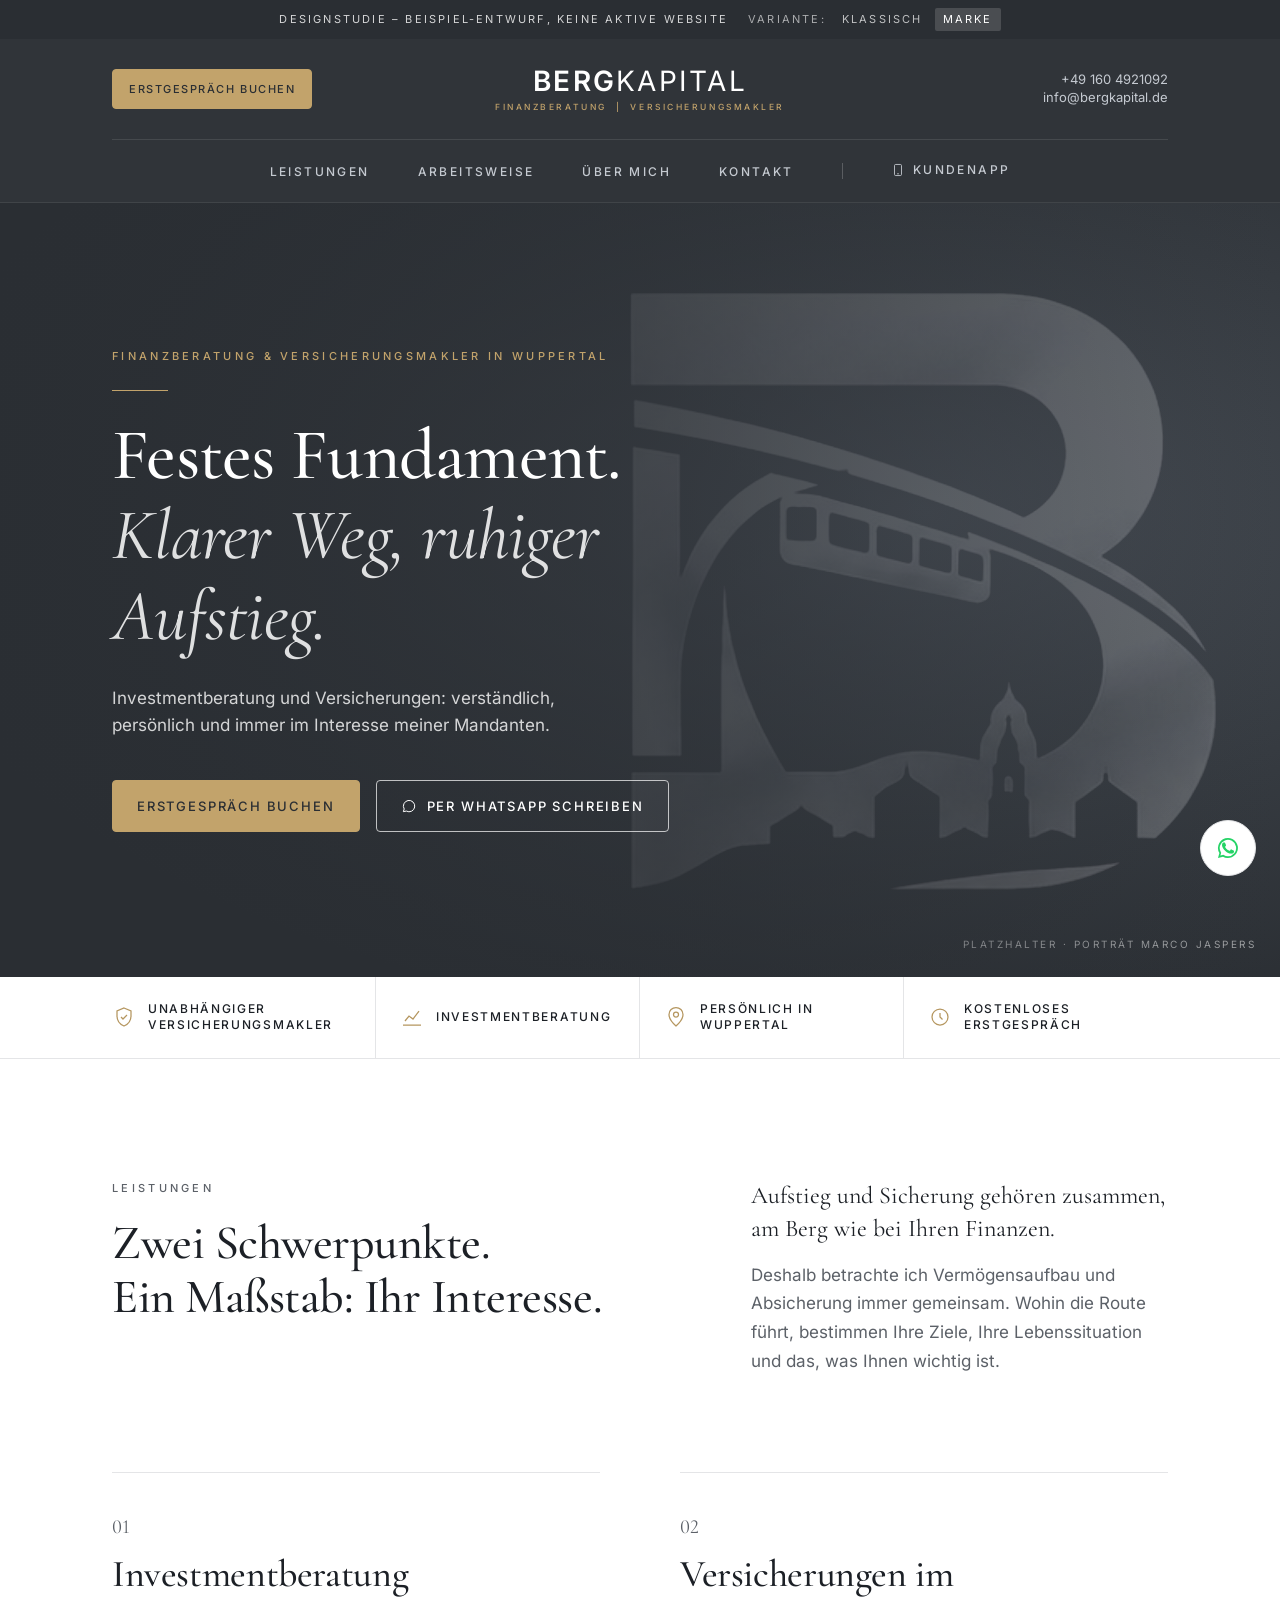
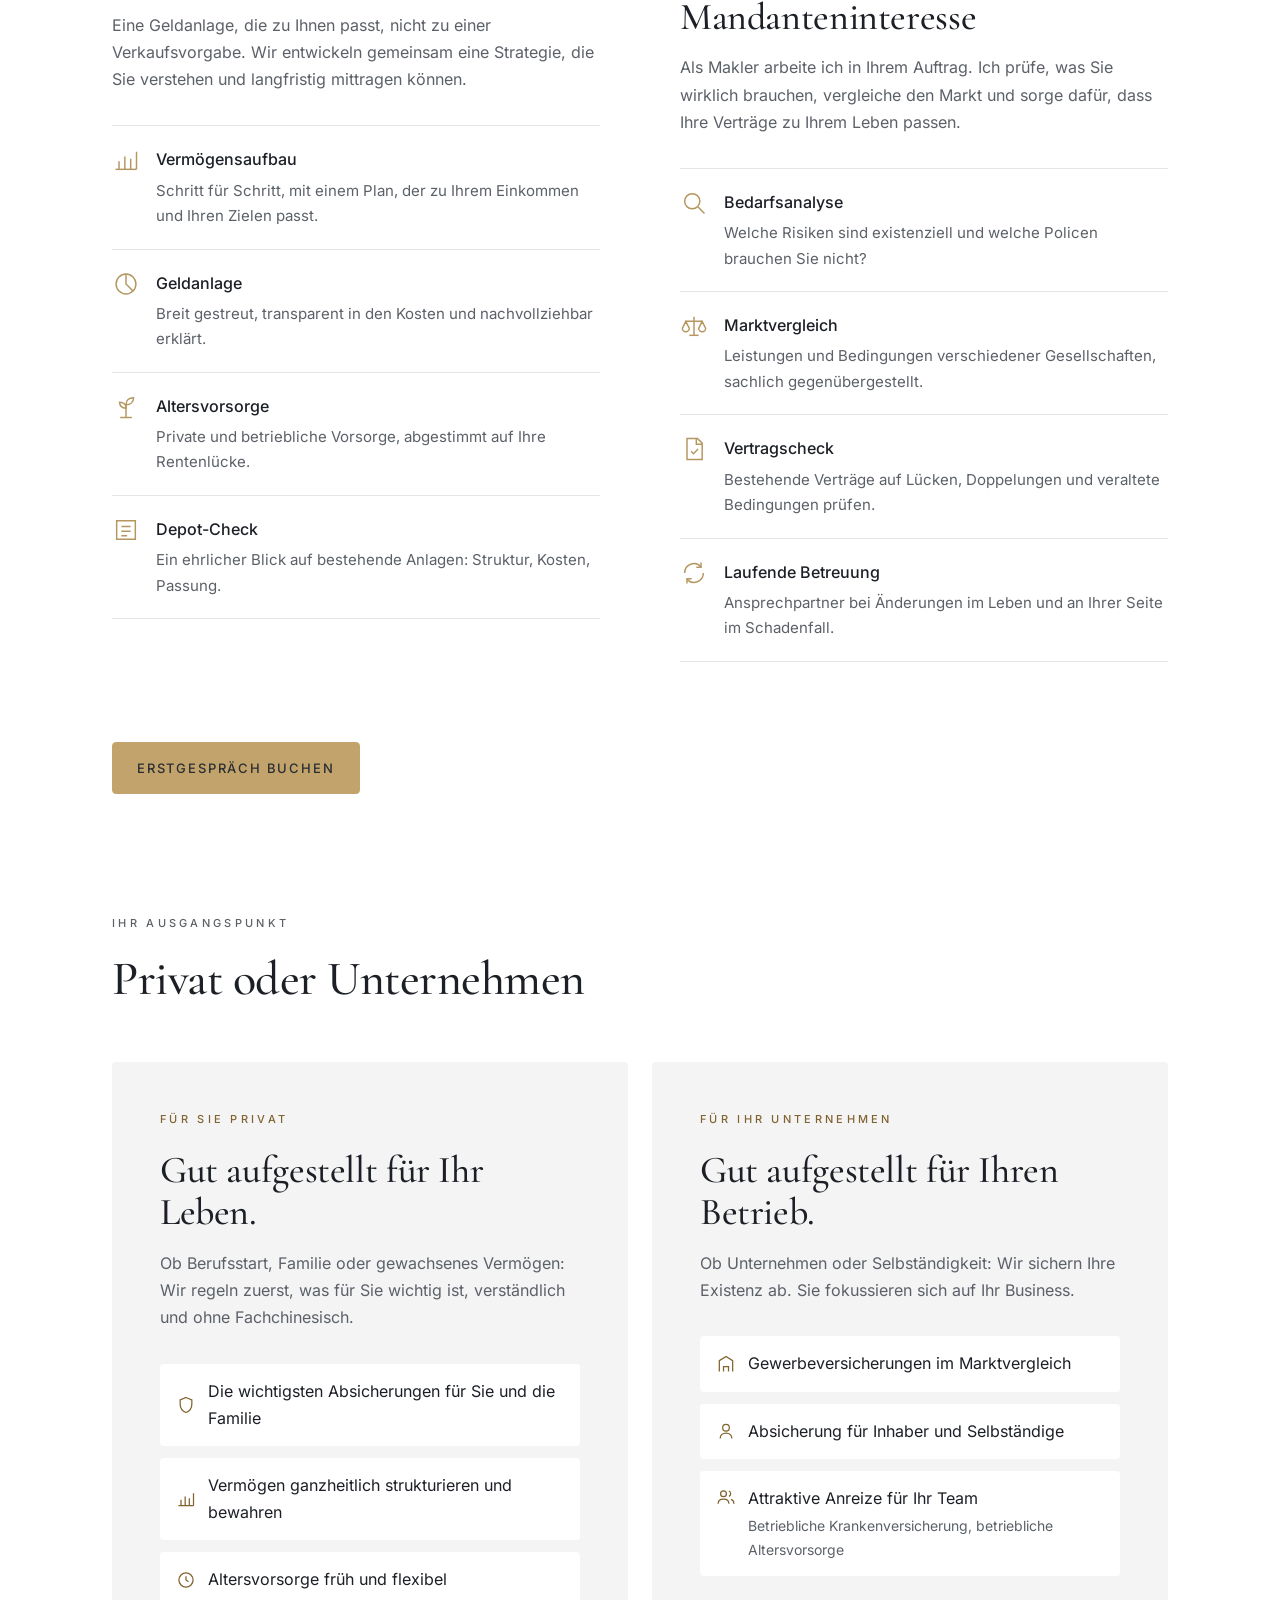
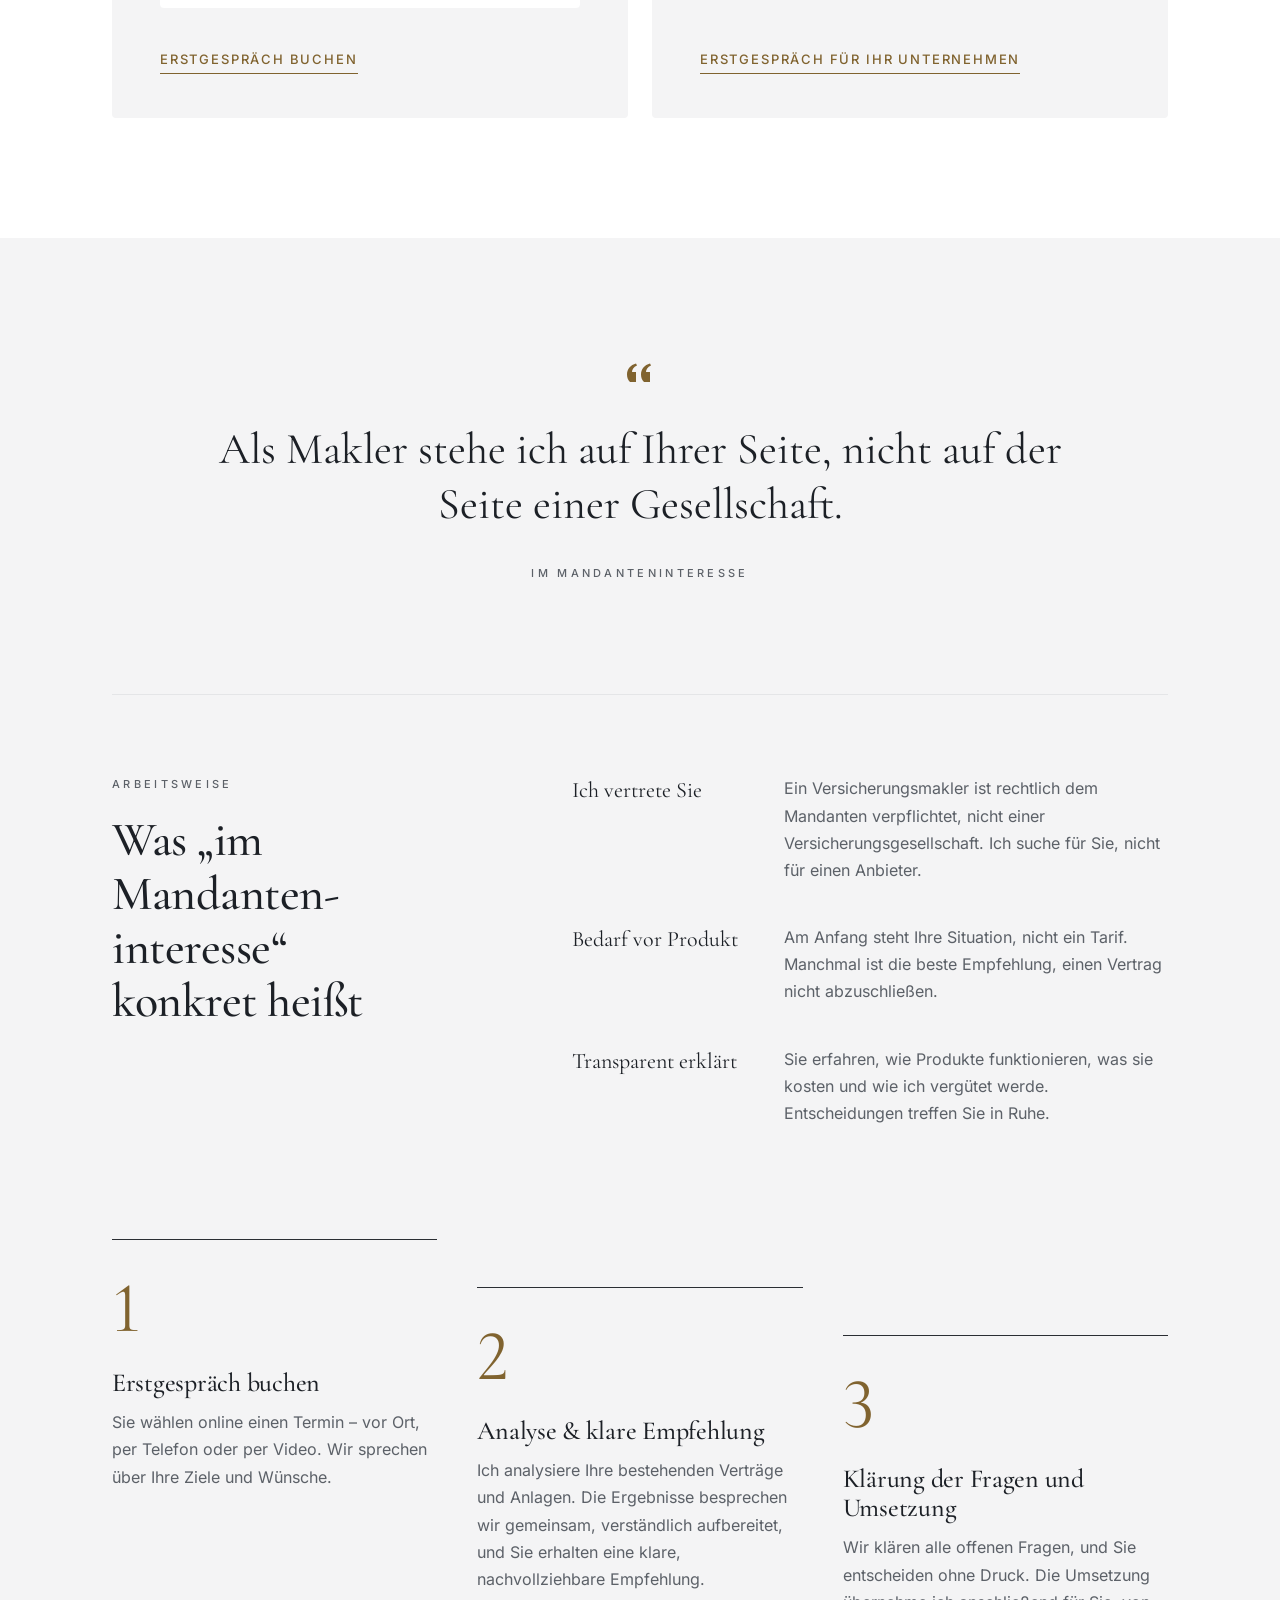
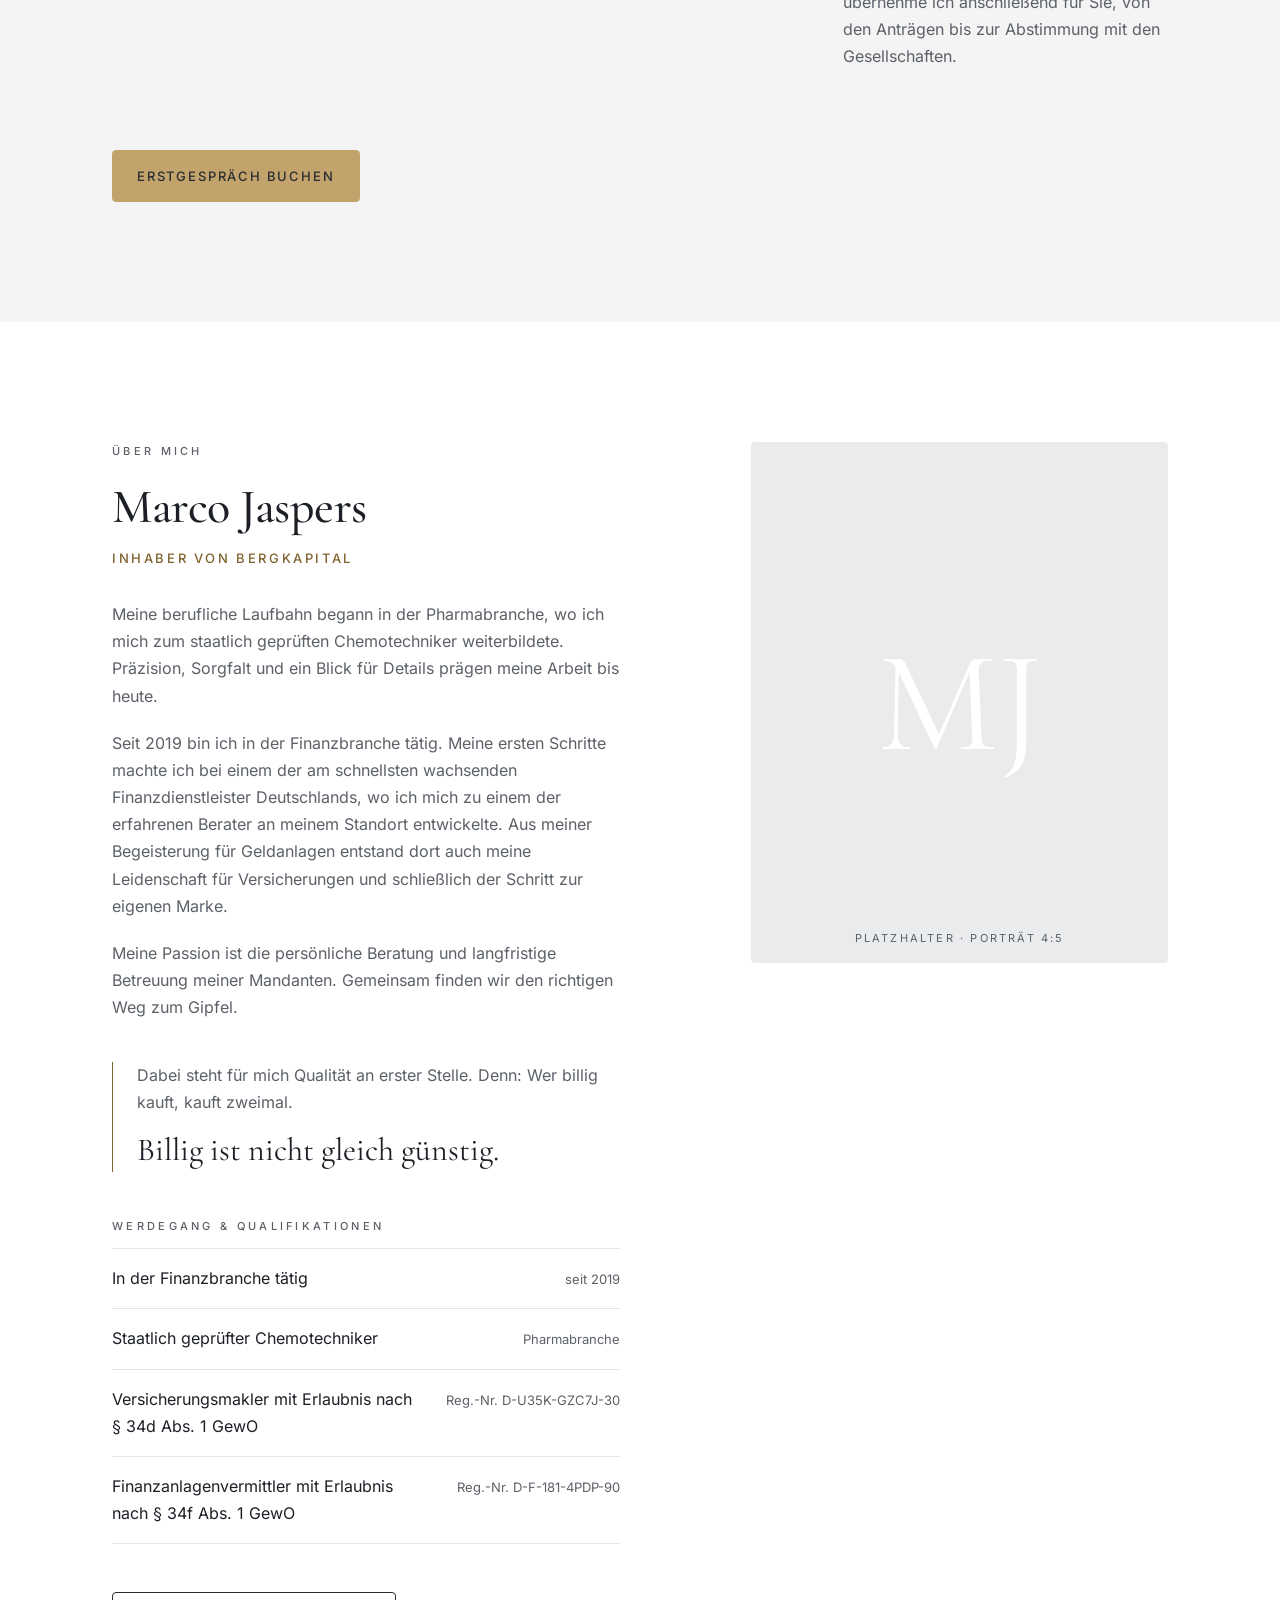
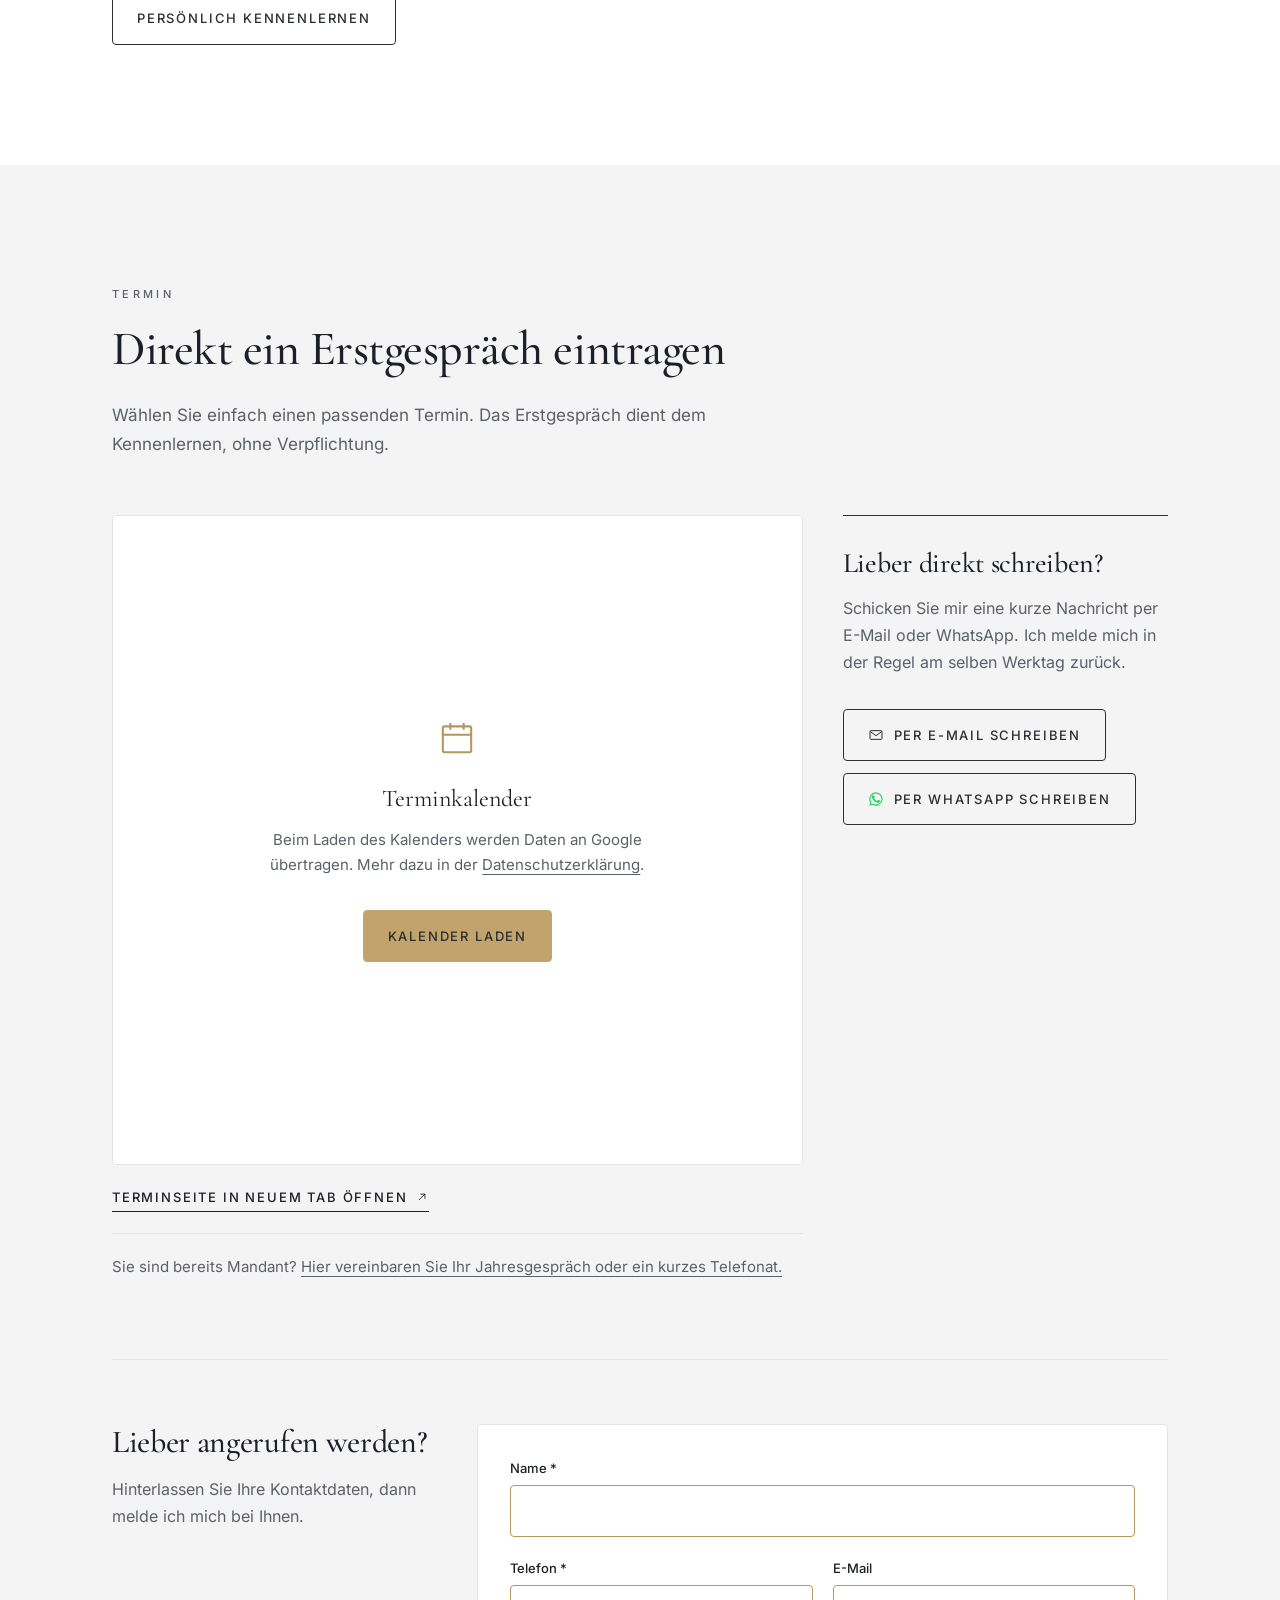
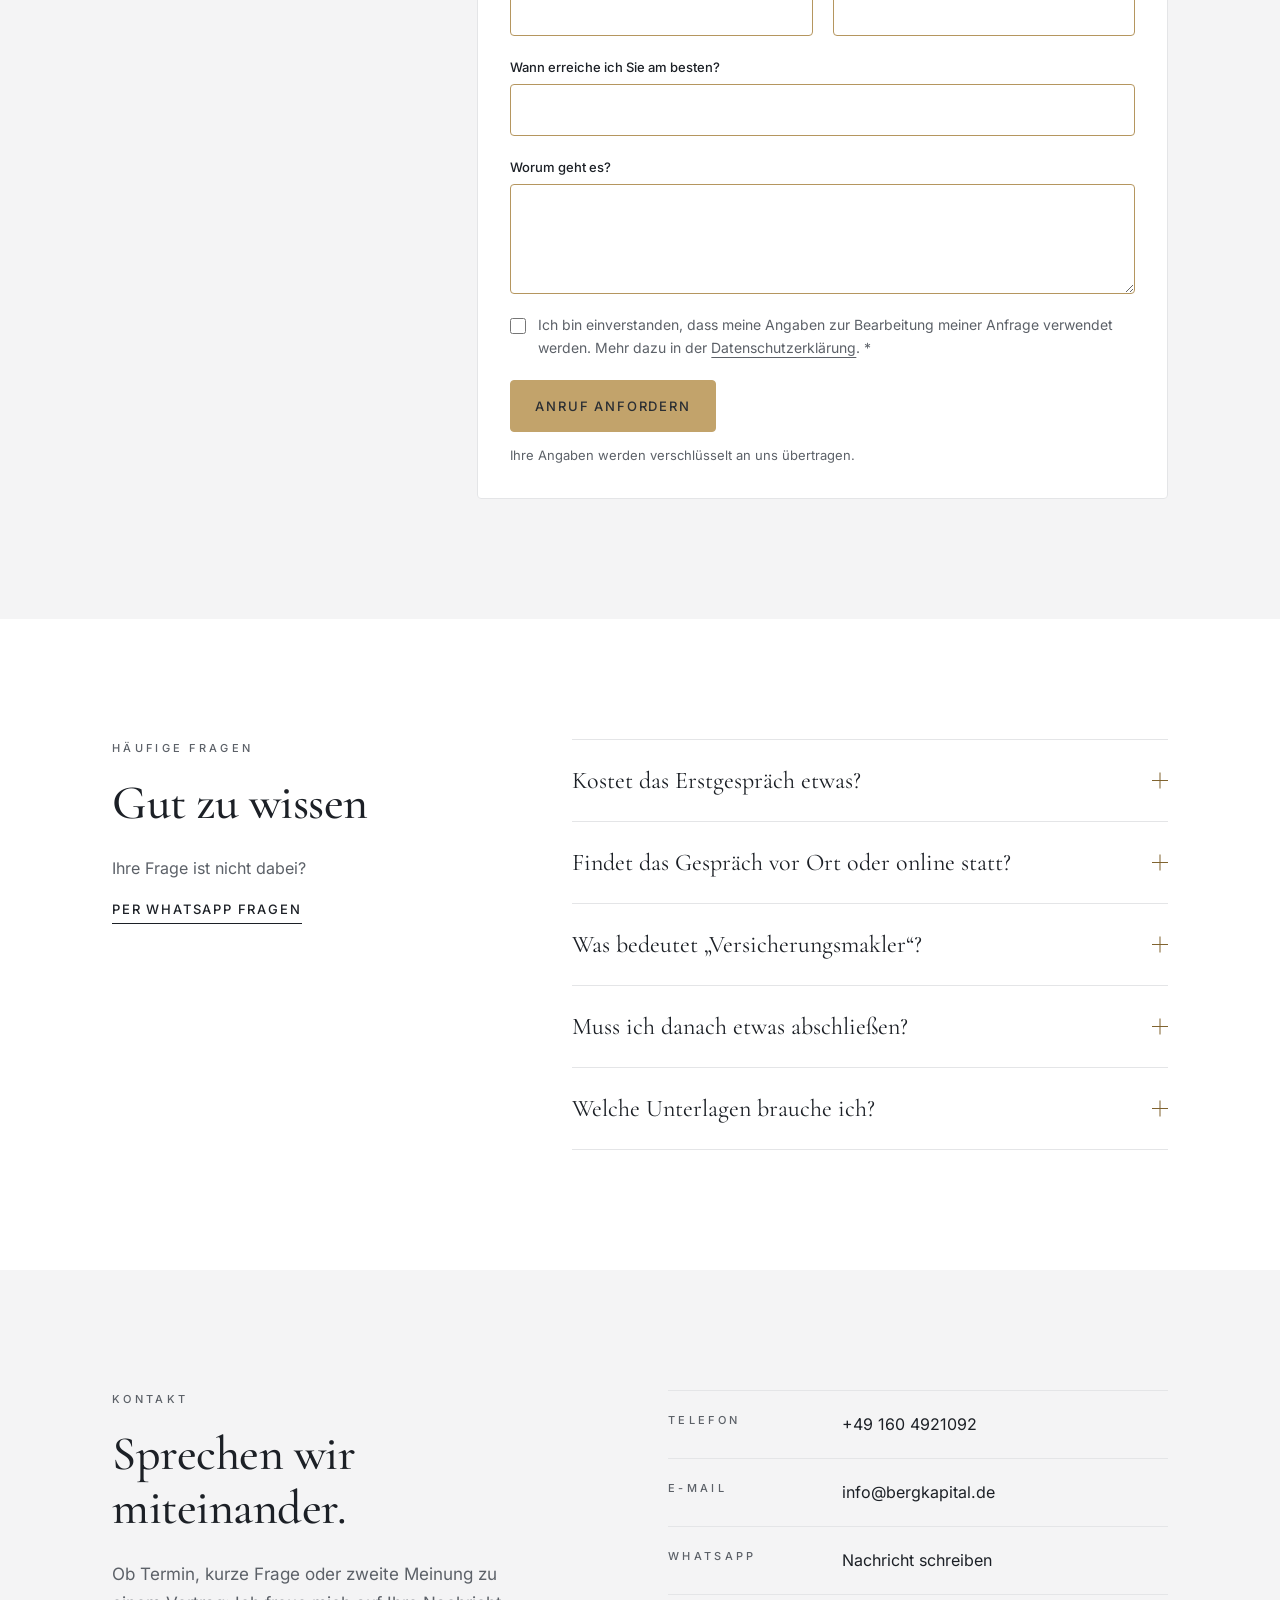
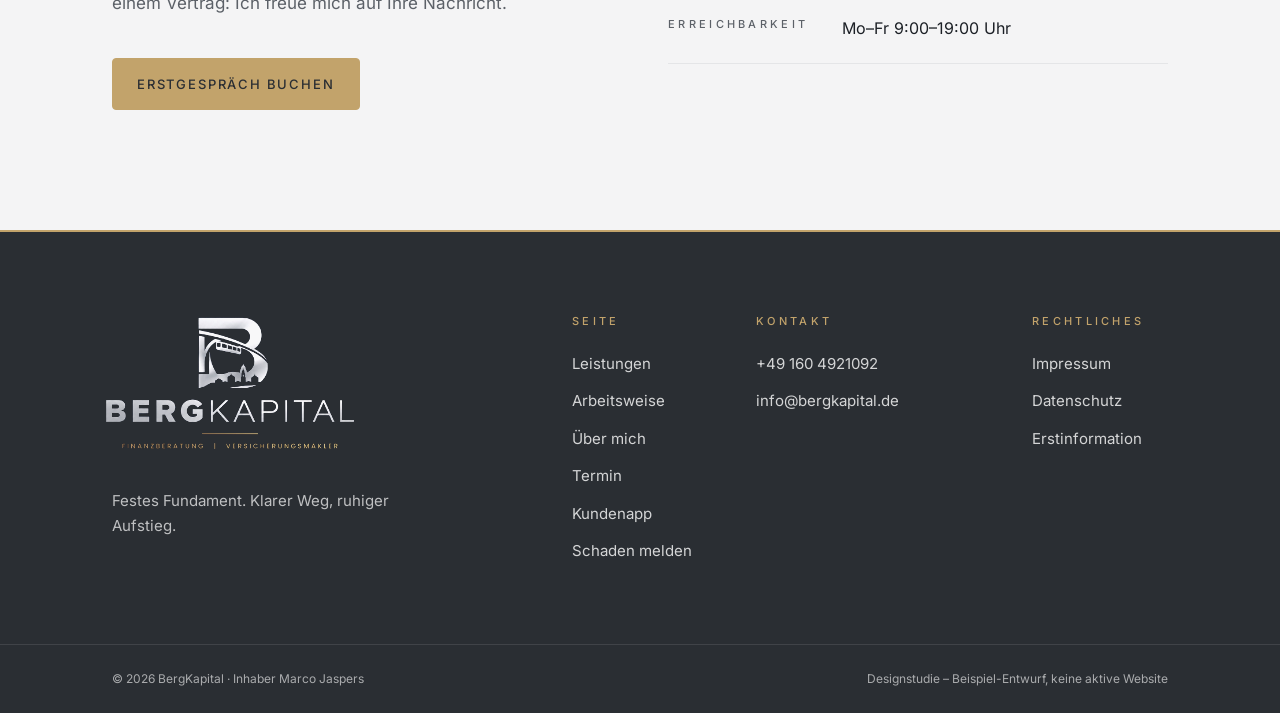
==== commit fe310b38: "Rückruf-Formular über Server versenden" ====
--- a/index.html
+++ b/index.html
@@ -431,13 +431,16 @@
         </div>
 
         <!-- Rückruf: für alle, die weder Kalender noch WhatsApp nutzen möchten -->
-        <!-- TODO: Für den Livegang Formular-Versand über einen eigenen Dienst einrichten; aktuell öffnet das Absenden das E-Mail-Programm -->
         <div id="rueckruf" class="mt-16 grid scroll-mt-28 gap-10 border-t border-line pt-14 md:mt-20 md:pt-16 lg:grid-cols-12">
           <div class="lg:col-span-4" data-reveal>
             <h3 class="text-[1.75rem] md:text-[2rem]">Lieber angerufen werden?</h3>
             <p class="mt-4 text-muted">Hinterlassen Sie Ihre Kontaktdaten, dann melde ich mich bei Ihnen.</p>
           </div>
-          <form class="grid gap-5 rounded border border-line bg-white p-6 sm:grid-cols-2 md:p-8 lg:col-span-8" action="mailto:info@bergkapital.de" method="post" enctype="text/plain" data-callback data-reveal>
+          <form class="grid gap-5 rounded border border-line bg-white p-6 sm:grid-cols-2 md:p-8 lg:col-span-8" action="/rueckruf.php" method="post" data-callback data-reveal>
+            <div class="hidden" aria-hidden="true">
+              <label for="cb-website">Website</label>
+              <input id="cb-website" name="website" type="text" tabindex="-1" autocomplete="off">
+            </div>
             <div class="sm:col-span-2">
               <label class="field-label" for="cb-name">Name <span aria-hidden="true">*</span></label>
               <input class="field" id="cb-name" name="Name" type="text" autocomplete="name" required>
@@ -464,7 +467,7 @@
             </div>
             <div class="sm:col-span-2">
               <button type="submit" class="btn-primary">Anruf anfordern</button>
-              <p class="mt-3 text-[13px] text-muted" data-callback-status role="status">Beim Absenden öffnet sich Ihr E-Mail-Programm mit den eingetragenen Angaben.</p>
+              <p class="mt-3 text-[13px] text-muted" data-callback-status role="status">Ihre Angaben werden verschlüsselt an uns übertragen.</p>
             </div>
           </form>
         </div>
@@ -601,6 +604,6 @@
   <script src="/vendor/gsap.min.js" defer></script>
   <script src="/vendor/ScrollTrigger.min.js" defer></script>
   <script src="/vendor/lenis.min.js" defer></script>
-  <script src="/js/main.js?v=20261109e" defer></script>
+  <script src="/js/main.js?v=20261109f" defer></script>
 </body>
 </html>
--- a/css/style.css
+++ b/css/style.css
@@ -0,0 +1,2 @@
+@font-face{font-display:swap;font-family:Cormorant Garamond;font-style:normal;font-weight:400;src:url(/assets/fonts/cormorant-garamond-latin-400-normal.woff2) format("woff2")}@font-face{font-display:swap;font-family:Cormorant Garamond;font-style:italic;font-weight:400;src:url(/assets/fonts/cormorant-garamond-latin-400-italic.woff2) format("woff2")}@font-face{font-display:swap;font-family:Cormorant Garamond;font-style:normal;font-weight:500;src:url(/assets/fonts/cormorant-garamond-latin-500-normal.woff2) format("woff2")}@font-face{font-display:swap;font-family:Cormorant Garamond;font-style:normal;font-weight:600;src:url(/assets/fonts/cormorant-garamond-latin-600-normal.woff2) format("woff2")}@font-face{font-display:swap;font-family:Inter;font-style:normal;font-weight:400;src:url(/assets/fonts/inter-latin-400-normal.woff2) format("woff2")}@font-face{font-display:swap;font-family:Inter;font-style:normal;font-weight:500;src:url(/assets/fonts/inter-latin-500-normal.woff2) format("woff2")}@font-face{font-display:swap;font-family:Inter;font-style:normal;font-weight:600;src:url(/assets/fonts/inter-latin-600-normal.woff2) format("woff2")}:root{--c-ink:23 35 58;--c-muted:91 100 116;--c-accent:168 150 116;--c-line:229 226 219;--c-paper:245 244 240;--c-stone:236 233 226;--c-deep:27 42 68;--c-cta:128 99 47;--c-glow:200 168 107;--c-btn:200 168 107;--c-btnhover:214 188 138;--c-btnink:27 42 68;--c-btnborder:27 42 68;--c-btnd:200 168 107;--c-btndhover:214 188 138;--c-btndink:27 42 68;--c-blue:128 99 47;--c-silver:197 202 209;--hero-1:#34496b;--hero-2:#24365a;--logo-filter:contrast(1.35) brightness(0.97)}.theme-marke{--c-ink:28 32 38;--c-muted:92 97 104;--c-accent:181 150 95;--c-line:228 229 231;--c-paper:244 244 245;--c-stone:234 235 237;--c-deep:42 46 51;--c-cta:128 99 47;--c-glow:194 163 107;--c-btn:194 163 107;--c-btnhover:211 186 139;--c-btnink:42 46 51;--c-btnborder:194 163 107;--c-btnd:194 163 107;--c-btndhover:211 186 139;--c-btndink:42 46 51;--c-blue:128 99 47;--c-silver:197 202 209;--hero-1:#474d55;--hero-2:#363b41;--logo-filter:contrast(1.35) brightness(0.97)}.theme-marke .site-header,.theme-marke .site-header.is-scrolled{background:rgb(var(--c-deep)/.97);border-color:hsla(0,0%,100%,.08);color:#fff}.theme-marke .site-header .wordmark-sub{color:rgb(var(--c-glow))}.theme-marke .site-header nav{border-color:hsla(0,0%,100%,.1)}.theme-marke .site-header .nav-link{color:rgb(var(--c-silver))}.theme-marke .site-header .nav-link:hover{color:#fff}.theme-marke .site-header .nav-link:after{background:rgb(var(--c-glow))}.theme-marke .site-header .btn-outline{background:rgb(var(--c-btn));border-color:rgb(var(--c-btn));color:rgb(var(--c-btnink))}.theme-marke .site-header .btn-outline:hover{background:rgb(var(--c-btnhover));border-color:rgb(var(--c-btnhover))}.theme-marke .site-header a[href^="mailto:"],.theme-marke .site-header a[href^="tel:"]{color:rgb(var(--c-silver))}.theme-marke .site-header a[href^="mailto:"]:hover,.theme-marke .site-header a[href^="tel:"]:hover{color:#fff}.theme-marke .site-header :focus-visible{outline-color:rgb(var(--c-glow))}.theme-marke #mobile-menu{background:rgb(var(--c-deep));border-color:hsla(0,0%,100%,.1)}.theme-marke #mobile-menu a{border-color:hsla(0,0%,100%,.1);color:#fff}*,:after,:before{--tw-border-spacing-x:0;--tw-border-spacing-y:0;--tw-translate-x:0;--tw-translate-y:0;--tw-rotate:0;--tw-skew-x:0;--tw-skew-y:0;--tw-scale-x:1;--tw-scale-y:1;--tw-pan-x: ;--tw-pan-y: ;--tw-pinch-zoom: ;--tw-scroll-snap-strictness:proximity;--tw-gradient-from-position: ;--tw-gradient-via-position: ;--tw-gradient-to-position: ;--tw-ordinal: ;--tw-slashed-zero: ;--tw-numeric-figure: ;--tw-numeric-spacing: ;--tw-numeric-fraction: ;--tw-ring-inset: ;--tw-ring-offset-width:0px;--tw-ring-offset-color:#fff;--tw-ring-color:rgba(59,130,246,.5);--tw-ring-offset-shadow:0 0 #0000;--tw-ring-shadow:0 0 #0000;--tw-shadow:0 0 #0000;--tw-shadow-colored:0 0 #0000;--tw-blur: ;--tw-brightness: ;--tw-contrast: ;--tw-grayscale: ;--tw-hue-rotate: ;--tw-invert: ;--tw-saturate: ;--tw-sepia: ;--tw-drop-shadow: ;--tw-backdrop-blur: ;--tw-backdrop-brightness: ;--tw-backdrop-contrast: ;--tw-backdrop-grayscale: ;--tw-backdrop-hue-rotate: ;--tw-backdrop-invert: ;--tw-backdrop-opacity: ;--tw-backdrop-saturate: ;--tw-backdrop-sepia: ;--tw-contain-size: ;--tw-contain-layout: ;--tw-contain-paint: ;--tw-contain-style: }::backdrop{--tw-border-spacing-x:0;--tw-border-spacing-y:0;--tw-translate-x:0;--tw-translate-y:0;--tw-rotate:0;--tw-skew-x:0;--tw-skew-y:0;--tw-scale-x:1;--tw-scale-y:1;--tw-pan-x: ;--tw-pan-y: ;--tw-pinch-zoom: ;--tw-scroll-snap-strictness:proximity;--tw-gradient-from-position: ;--tw-gradient-via-position: ;--tw-gradient-to-position: ;--tw-ordinal: ;--tw-slashed-zero: ;--tw-numeric-figure: ;--tw-numeric-spacing: ;--tw-numeric-fraction: ;--tw-ring-inset: ;--tw-ring-offset-width:0px;--tw-ring-offset-color:#fff;--tw-ring-color:rgba(59,130,246,.5);--tw-ring-offset-shadow:0 0 #0000;--tw-ring-shadow:0 0 #0000;--tw-shadow:0 0 #0000;--tw-shadow-colored:0 0 #0000;--tw-blur: ;--tw-brightness: ;--tw-contrast: ;--tw-grayscale: ;--tw-hue-rotate: ;--tw-invert: ;--tw-saturate: ;--tw-sepia: ;--tw-drop-shadow: ;--tw-backdrop-blur: ;--tw-backdrop-brightness: ;--tw-backdrop-contrast: ;--tw-backdrop-grayscale: ;--tw-backdrop-hue-rotate: ;--tw-backdrop-invert: ;--tw-backdrop-opacity: ;--tw-backdrop-saturate: ;--tw-backdrop-sepia: ;--tw-contain-size: ;--tw-contain-layout: ;--tw-contain-paint: ;--tw-contain-style: }
+/*! tailwindcss v3.4.17 | MIT License | https://tailwindcss.com*/*,:after,:before{border:0 solid #e5e7eb;box-sizing:border-box}:after,:before{--tw-content:""}:host,html{line-height:1.5;-webkit-text-size-adjust:100%;font-family:Inter,system-ui,-apple-system,Segoe UI,sans-serif;font-feature-settings:normal;font-variation-settings:normal;-moz-tab-size:4;-o-tab-size:4;tab-size:4;-webkit-tap-highlight-color:transparent}body{line-height:inherit;margin:0}hr{border-top-width:1px;color:inherit;height:0}abbr:where([title]){-webkit-text-decoration:underline dotted;text-decoration:underline dotted}h1,h2,h3,h4,h5,h6{font-size:inherit;font-weight:inherit}a{color:inherit;text-decoration:inherit}b,strong{font-weight:bolder}code,kbd,pre,samp{font-family:ui-monospace,SFMono-Regular,Menlo,Monaco,Consolas,Liberation Mono,Courier New,monospace;font-feature-settings:normal;font-size:1em;font-variation-settings:normal}small{font-size:80%}sub,sup{font-size:75%;line-height:0;position:relative;vertical-align:baseline}sub{bottom:-.25em}sup{top:-.5em}table{border-collapse:collapse;border-color:inherit;text-indent:0}button,input,optgroup,select,textarea{color:inherit;font-family:inherit;font-feature-settings:inherit;font-size:100%;font-variation-settings:inherit;font-weight:inherit;letter-spacing:inherit;line-height:inherit;margin:0;padding:0}button,select{text-transform:none}button,input:where([type=button]),input:where([type=reset]),input:where([type=submit]){-webkit-appearance:button;background-color:transparent;background-image:none}:-moz-focusring{outline:auto}:-moz-ui-invalid{box-shadow:none}progress{vertical-align:baseline}::-webkit-inner-spin-button,::-webkit-outer-spin-button{height:auto}[type=search]{-webkit-appearance:textfield;outline-offset:-2px}::-webkit-search-decoration{-webkit-appearance:none}::-webkit-file-upload-button{-webkit-appearance:button;font:inherit}summary{display:list-item}blockquote,dd,dl,figure,h1,h2,h3,h4,h5,h6,hr,p,pre{margin:0}fieldset{margin:0}fieldset,legend{padding:0}menu,ol,ul{list-style:none;margin:0;padding:0}dialog{padding:0}textarea{resize:vertical}input::-moz-placeholder,textarea::-moz-placeholder{color:#9ca3af;opacity:1}input::placeholder,textarea::placeholder{color:#9ca3af;opacity:1}[role=button],button{cursor:pointer}:disabled{cursor:default}audio,canvas,embed,iframe,img,object,svg,video{display:block;vertical-align:middle}img,video{height:auto;max-width:100%}[hidden]:where(:not([hidden=until-found])){display:none}html{-webkit-text-size-adjust:100%}body{--tw-bg-opacity:1;background-color:rgb(255 255 255/var(--tw-bg-opacity,1));font-family:Inter,system-ui,-apple-system,Segoe UI,sans-serif;--tw-text-opacity:1;color:rgb(var(--c-ink)/var(--tw-text-opacity,1));-webkit-font-smoothing:antialiased;-moz-osx-font-smoothing:grayscale;font-size:16px;line-height:1.7}h1,h2,h3{font-family:Cormorant Garamond,Georgia,serif;font-variant-numeric:lining-nums;font-weight:500;letter-spacing:-.01em;line-height:1.12}.font-serif,h1,h2,h3{font-variant-numeric:lining-nums}section[id]{scroll-margin-top:110px}:focus-visible{border-radius:2px;outline:2px solid rgb(var(--c-cta));outline-offset:3px}.on-dark :focus-visible{outline-color:rgb(var(--c-glow))}::-moz-selection{background:rgb(var(--c-deep));color:#fff}::selection{background:rgb(var(--c-deep));color:#fff}.container-x{margin-left:auto;margin-right:auto;max-width:1120px;padding-left:1.25rem;padding-right:1.25rem;width:100%}@media (min-width:640px){.container-x{padding-left:2rem;padding-right:2rem}}.section{padding-bottom:5rem;padding-top:5rem}@media (min-width:768px){.section{padding-bottom:120px;padding-top:120px}}.label{color:rgb(var(--c-muted)/var(--tw-text-opacity,1))}.label,.label-light{font-size:11px;font-weight:500;letter-spacing:.3em;text-transform:uppercase;--tw-text-opacity:1}.label-light{color:rgb(var(--c-glow)/var(--tw-text-opacity,1))}.h2{font-size:2.25rem}@media (min-width:768px){.h2{font-size:3rem}}.lead{font-size:17px;--tw-text-opacity:1;color:rgb(var(--c-muted)/var(--tw-text-opacity,1))}.wordmark{font-family:Inter,system-ui,-apple-system,Segoe UI,sans-serif;letter-spacing:.08em;line-height:1;text-transform:uppercase}.wordmark b{font-weight:600}.wordmark span{font-weight:400}.wordmark-sub{display:block;font-family:Inter,system-ui,-apple-system,Segoe UI,sans-serif;font-size:8px;font-weight:500;line-height:1;margin-top:.5rem;text-transform:uppercase;white-space:nowrap;--tw-text-opacity:1;color:rgb(var(--c-cta)/var(--tw-text-opacity,1))}@media (min-width:640px){.wordmark-sub{font-size:8.5px}}.wordmark-sub{letter-spacing:.16em}@media (min-width:640px){.wordmark-sub{letter-spacing:.3em}}.on-dark .wordmark-sub,.wordmark-sub.on-dark{--tw-text-opacity:1;color:rgb(var(--c-glow)/var(--tw-text-opacity,1))}.accent-rule{display:block;height:1px;width:3.5rem;--tw-bg-opacity:1;background-color:rgb(var(--c-glow)/var(--tw-bg-opacity,1))}.btn-primary{align-items:center;border-radius:4px;border-width:1px;display:inline-flex;font-size:13px;font-weight:500;gap:.625rem;justify-content:center;letter-spacing:.14em;padding:.875rem 1.5rem;text-transform:uppercase;transition-duration:.3s;transition-property:color,background-color,border-color,text-decoration-color,fill,stroke;transition-timing-function:cubic-bezier(.4,0,.2,1);--tw-border-opacity:1;border-color:rgb(var(--c-btnborder)/var(--tw-border-opacity,1));--tw-bg-opacity:1;background-color:rgb(var(--c-btn)/var(--tw-bg-opacity,1));--tw-text-opacity:1;color:rgb(var(--c-btnink)/var(--tw-text-opacity,1))}.btn-primary:hover{--tw-bg-opacity:1;background-color:rgb(var(--c-btnhover)/var(--tw-bg-opacity,1))}.btn-outline{align-items:center;border-radius:4px;border-width:1px;display:inline-flex;font-size:13px;font-weight:500;gap:.625rem;justify-content:center;letter-spacing:.14em;padding:.875rem 1.5rem;text-transform:uppercase;transition-duration:.3s;transition-property:color,background-color,border-color,text-decoration-color,fill,stroke;transition-timing-function:cubic-bezier(.4,0,.2,1);--tw-border-opacity:1;background-color:transparent;border-color:rgb(var(--c-deep)/var(--tw-border-opacity,1));--tw-text-opacity:1;color:rgb(var(--c-deep)/var(--tw-text-opacity,1))}.btn-outline:hover{--tw-bg-opacity:1;background-color:rgb(var(--c-deep)/var(--tw-bg-opacity,1));--tw-text-opacity:1;color:rgb(255 255 255/var(--tw-text-opacity,1))}.btn-light{align-items:center;border-radius:4px;border-width:1px;display:inline-flex;font-size:13px;font-weight:500;gap:.625rem;justify-content:center;letter-spacing:.14em;padding:.875rem 1.5rem;text-transform:uppercase;transition-duration:.3s;transition-property:color,background-color,border-color,text-decoration-color,fill,stroke;transition-timing-function:cubic-bezier(.4,0,.2,1);--tw-border-opacity:1;border-color:rgb(var(--c-btnd)/var(--tw-border-opacity,1));--tw-bg-opacity:1;background-color:rgb(var(--c-btnd)/var(--tw-bg-opacity,1));--tw-text-opacity:1;color:rgb(var(--c-btndink)/var(--tw-text-opacity,1))}.btn-light:hover{--tw-border-opacity:1;border-color:rgb(var(--c-btndhover)/var(--tw-border-opacity,1));--tw-bg-opacity:1;background-color:rgb(var(--c-btndhover)/var(--tw-bg-opacity,1))}.btn-outline-light{align-items:center;background-color:transparent;border-color:hsla(0,0%,100%,.7);border-radius:4px;border-width:1px;display:inline-flex;font-size:13px;font-weight:500;gap:.625rem;justify-content:center;letter-spacing:.14em;padding:.875rem 1.5rem;text-transform:uppercase;transition-duration:.3s;transition-property:color,background-color,border-color,text-decoration-color,fill,stroke;transition-timing-function:cubic-bezier(.4,0,.2,1);--tw-text-opacity:1;color:rgb(255 255 255/var(--tw-text-opacity,1))}.btn-outline-light:hover{--tw-border-opacity:1;background-color:hsla(0,0%,100%,.1);border-color:rgb(255 255 255/var(--tw-border-opacity,1))}.btn-sm{font-size:11px;padding:.625rem 1rem}.link-line{align-items:center;display:inline-flex;font-size:13px;font-weight:500;gap:.5rem;letter-spacing:.14em;position:relative;text-transform:uppercase}.link-line:after{bottom:-.25rem;content:"";height:1px;left:0;position:absolute;transform-origin:left;width:100%;--tw-scale-x:1;background-color:currentColor;transition-duration:.3s;transition-property:transform;transition-timing-function:cubic-bezier(.4,0,.2,1)}.link-line:after,.link-line:hover:after{transform:translate(var(--tw-translate-x),var(--tw-translate-y)) rotate(var(--tw-rotate)) skewX(var(--tw-skew-x)) skewY(var(--tw-skew-y)) scaleX(var(--tw-scale-x)) scaleY(var(--tw-scale-y))}.link-line:hover:after{--tw-scale-x:.5}.nav-link{color:rgb(var(--c-ink)/.8);font-size:12px;font-weight:500;letter-spacing:.2em;padding-bottom:.25rem;padding-top:.25rem;position:relative;text-transform:uppercase;transition-duration:.15s;transition-property:color,background-color,border-color,text-decoration-color,fill,stroke;transition-timing-function:cubic-bezier(.4,0,.2,1)}.nav-link:hover{--tw-text-opacity:1;color:rgb(var(--c-ink)/var(--tw-text-opacity,1))}.nav-link:after{bottom:-.125rem;content:"";height:1px;left:0;position:absolute;transform-origin:left;width:100%;--tw-scale-x:0;--tw-bg-opacity:1;background-color:rgb(var(--c-cta)/var(--tw-bg-opacity,1));transition-duration:.3s;transition-property:transform;transition-timing-function:cubic-bezier(.4,0,.2,1)}.nav-link:after,.nav-link:hover:after{transform:translate(var(--tw-translate-x),var(--tw-translate-y)) rotate(var(--tw-rotate)) skewX(var(--tw-skew-x)) skewY(var(--tw-skew-y)) scaleX(var(--tw-scale-x)) scaleY(var(--tw-scale-y))}.nav-link:hover:after{--tw-scale-x:1}.icon{flex-shrink:0;height:1.75rem;width:1.75rem;--tw-text-opacity:1;color:rgb(var(--c-accent)/var(--tw-text-opacity,1));stroke-width:1.25}.placeholder{align-items:center;border-radius:4px;display:flex;justify-content:center;overflow:hidden;position:relative;--tw-bg-opacity:1;background-color:rgb(var(--c-stone)/var(--tw-bg-opacity,1));text-align:center}.placeholder-note{bottom:1rem;font-size:11px;left:1rem;letter-spacing:.2em;position:absolute;right:1rem;text-transform:uppercase;--tw-text-opacity:1;color:rgb(var(--c-muted)/var(--tw-text-opacity,1))}.service{border-top-width:1px;position:relative;--tw-border-opacity:1;border-color:rgb(var(--c-line)/var(--tw-border-opacity,1));padding-top:2.5rem;transition-duration:.5s;transition-property:color,background-color,border-color,text-decoration-color,fill,stroke;transition-timing-function:cubic-bezier(.4,0,.2,1)}.service:before{content:"";height:1px;left:0;position:absolute;top:-1px;width:0;--tw-bg-opacity:1;background-color:rgb(var(--c-cta)/var(--tw-bg-opacity,1));transition-duration:.7s;transition-property:width;transition-timing-function:cubic-bezier(.4,0,.2,1);transition-timing-function:cubic-bezier(0,0,.2,1)}.service:hover:before{width:100%}.service-item{border-bottom-width:1px;display:flex;gap:1rem;--tw-border-opacity:1;border-color:rgb(var(--c-line)/var(--tw-border-opacity,1));padding-bottom:1.25rem;padding-top:1.25rem;transition-duration:.3s;transition-property:color,background-color,border-color,text-decoration-color,fill,stroke;transition-timing-function:cubic-bezier(.4,0,.2,1)}.service-item:hover{border-color:rgb(var(--c-cta)/.4)}.service-item:hover .icon{--tw-text-opacity:1;color:rgb(var(--c-cta)/var(--tw-text-opacity,1))}.faq summary{align-items:center;cursor:pointer;display:flex;font-family:Cormorant Garamond,Georgia,serif;font-size:1.375rem;font-variant-numeric:lining-nums;gap:1.5rem;justify-content:space-between;line-height:1.375;list-style-type:none;padding-bottom:1.5rem;padding-top:1.5rem}@media (min-width:768px){.faq summary{font-size:1.5rem}}.faq summary::-webkit-details-marker{display:none}.faq .plus{flex-shrink:0;height:1rem;position:relative;width:1rem}.faq .plus:after,.faq .plus:before{content:"";height:1px;left:0;position:absolute;top:50%;width:1rem;--tw-bg-opacity:1;background-color:rgb(var(--c-cta)/var(--tw-bg-opacity,1));transition-duration:.3s;transition-property:transform;transition-timing-function:cubic-bezier(.4,0,.2,1)}.faq .plus:after{transform:rotate(90deg)}.faq[open] .plus:after{transform:rotate(0deg)}.faq summary:hover{--tw-text-opacity:1;color:rgb(var(--c-cta)/var(--tw-text-opacity,1))}.sr-only{height:1px;margin:-1px;overflow:hidden;padding:0;position:absolute;width:1px;clip:rect(0,0,0,0);border-width:0;white-space:nowrap}.pointer-events-none{pointer-events:none}.fixed{position:fixed}.absolute{position:absolute}.relative{position:relative}.sticky{position:sticky}.inset-0{inset:0}.inset-x-0{left:0;right:0}.-right-\[18\%\]{right:-18%}.bottom-0{bottom:0}.bottom-6{bottom:1.5rem}.right-6{right:1.5rem}.top-0{top:0}.top-1\/2{top:50%}.isolate{isolation:isolate}.-z-10{z-index:-10}.z-40{z-index:40}.z-50{z-index:50}.mx-auto{margin-left:auto;margin-right:auto}.-ml-3{margin-left:-.75rem}.-mr-2{margin-right:-.5rem}.mr-1{margin-right:.25rem}.mt-0\.5{margin-top:.125rem}.mt-1{margin-top:.25rem}.mt-10{margin-top:2.5rem}.mt-12{margin-top:3rem}.mt-14{margin-top:3.5rem}.mt-16{margin-top:4rem}.mt-20{margin-top:5rem}.mt-3{margin-top:.75rem}.mt-4{margin-top:1rem}.mt-5{margin-top:1.25rem}.mt-6{margin-top:1.5rem}.mt-7{margin-top:1.75rem}.mt-8{margin-top:2rem}.mt-auto{margin-top:auto}.block{display:block}.inline-block{display:inline-block}.inline{display:inline}.flex{display:flex}.inline-flex{display:inline-flex}.grid{display:grid}.hidden{display:none}.aspect-\[4\/5\]{aspect-ratio:4/5}.h-10{height:2.5rem}.h-11{height:2.75rem}.h-14{height:3.5rem}.h-3\.5{height:.875rem}.h-4{height:1rem}.h-5{height:1.25rem}.h-6{height:1.5rem}.h-8{height:2rem}.h-9{height:2.25rem}.h-\[650px\]{height:650px}.h-auto{height:auto}.min-h-\[110px\]{min-height:110px}.min-h-\[340px\]{min-height:340px}.min-h-\[520px\]{min-height:520px}.min-h-\[78vh\]{min-height:78vh}.w-10{width:2.5rem}.w-11{width:2.75rem}.w-14{width:3.5rem}.w-3\.5{width:.875rem}.w-4{width:1rem}.w-5{width:1.25rem}.w-6{width:1.5rem}.w-8{width:2rem}.w-9{width:2.25rem}.w-\[110vw\]{width:110vw}.w-\[260px\]{width:260px}.w-full{width:100%}.w-px{width:1px}.max-w-\[320px\]{max-width:320px}.max-w-\[380px\]{max-width:380px}.max-w-\[400px\]{max-width:400px}.max-w-\[520px\]{max-width:520px}.max-w-\[620px\]{max-width:620px}.max-w-\[640px\]{max-width:640px}.max-w-\[760px\]{max-width:760px}.max-w-\[820px\]{max-width:820px}.max-w-\[860px\]{max-width:860px}.shrink-0{flex-shrink:0}.-translate-y-1\/2{--tw-translate-y:-50%;transform:translate(var(--tw-translate-x),var(--tw-translate-y)) rotate(var(--tw-rotate)) skewX(var(--tw-skew-x)) skewY(var(--tw-skew-y)) scaleX(var(--tw-scale-x)) scaleY(var(--tw-scale-y))}.select-none{-webkit-user-select:none;-moz-user-select:none;user-select:none}.scroll-mt-28{scroll-margin-top:7rem}.list-disc{list-style-type:disc}.grid-cols-2{grid-template-columns:repeat(2,minmax(0,1fr))}.flex-col{flex-direction:column}.flex-wrap{flex-wrap:wrap}.items-start{align-items:flex-start}.items-end{align-items:flex-end}.items-center{align-items:center}.justify-center{justify-content:center}.justify-between{justify-content:space-between}.gap-1{gap:.25rem}.gap-10{gap:2.5rem}.gap-12{gap:3rem}.gap-14{gap:3.5rem}.gap-16{gap:4rem}.gap-2{gap:.5rem}.gap-3{gap:.75rem}.gap-4{gap:1rem}.gap-5{gap:1.25rem}.gap-6{gap:1.5rem}.gap-8{gap:2rem}.gap-x-8{-moz-column-gap:2rem;column-gap:2rem}.gap-y-4{row-gap:1rem}.space-y-1>:not([hidden])~:not([hidden]){--tw-space-y-reverse:0;margin-bottom:calc(.25rem*var(--tw-space-y-reverse));margin-top:calc(.25rem*(1 - var(--tw-space-y-reverse)))}.space-y-3>:not([hidden])~:not([hidden]){--tw-space-y-reverse:0;margin-bottom:calc(.75rem*var(--tw-space-y-reverse));margin-top:calc(.75rem*(1 - var(--tw-space-y-reverse)))}.space-y-4>:not([hidden])~:not([hidden]){--tw-space-y-reverse:0;margin-bottom:calc(1rem*var(--tw-space-y-reverse));margin-top:calc(1rem*(1 - var(--tw-space-y-reverse)))}.space-y-5>:not([hidden])~:not([hidden]){--tw-space-y-reverse:0;margin-bottom:calc(1.25rem*var(--tw-space-y-reverse));margin-top:calc(1.25rem*(1 - var(--tw-space-y-reverse)))}.self-start{align-self:flex-start}.overflow-hidden{overflow:hidden}.whitespace-nowrap{white-space:nowrap}.rounded{border-radius:4px}.rounded-full{border-radius:9999px}.border{border-width:1px}.border-0{border-width:0}.border-b{border-bottom-width:1px}.border-l{border-left-width:1px}.border-r{border-right-width:1px}.border-t{border-top-width:1px}.border-t-2{border-top-width:2px}.border-cta{--tw-border-opacity:1;border-color:rgb(var(--c-cta)/var(--tw-border-opacity,1))}.border-deep{--tw-border-opacity:1;border-color:rgb(var(--c-deep)/var(--tw-border-opacity,1))}.border-glow{--tw-border-opacity:1;border-color:rgb(var(--c-glow)/var(--tw-border-opacity,1))}.border-line{--tw-border-opacity:1;border-color:rgb(var(--c-line)/var(--tw-border-opacity,1))}.border-transparent{border-color:transparent}.border-white\/10{border-color:hsla(0,0%,100%,.1)}.bg-current{background-color:currentColor}.bg-deep{--tw-bg-opacity:1;background-color:rgb(var(--c-deep)/var(--tw-bg-opacity,1))}.bg-paper{--tw-bg-opacity:1;background-color:rgb(var(--c-paper)/var(--tw-bg-opacity,1))}.bg-white{--tw-bg-opacity:1;background-color:rgb(255 255 255/var(--tw-bg-opacity,1))}.bg-white\/95{background-color:hsla(0,0%,100%,.95)}.bg-gradient-to-r{background-image:linear-gradient(to right,var(--tw-gradient-stops))}.from-deep\/95{--tw-gradient-from:rgb(var(--c-deep)/0.95) var(--tw-gradient-from-position);--tw-gradient-to:rgb(var(--c-deep)/0) var(--tw-gradient-to-position);--tw-gradient-stops:var(--tw-gradient-from),var(--tw-gradient-to)}.via-deep\/60{--tw-gradient-to:rgb(var(--c-deep)/0) var(--tw-gradient-to-position);--tw-gradient-stops:var(--tw-gradient-from),rgb(var(--c-deep)/0.6) var(--tw-gradient-via-position),var(--tw-gradient-to)}.to-transparent{--tw-gradient-to:transparent var(--tw-gradient-to-position)}.p-2\.5{padding:.625rem}.p-6{padding:1.5rem}.p-8{padding:2rem}.px-3{padding-left:.75rem;padding-right:.75rem}.px-4{padding-left:1rem;padding-right:1rem}.py-14{padding-bottom:3.5rem;padding-top:3.5rem}.py-16{padding-bottom:4rem;padding-top:4rem}.py-2{padding-bottom:.5rem;padding-top:.5rem}.py-24{padding-bottom:6rem;padding-top:6rem}.py-3{padding-bottom:.75rem;padding-top:.75rem}.py-3\.5{padding-bottom:.875rem;padding-top:.875rem}.py-4{padding-bottom:1rem;padding-top:1rem}.py-5{padding-bottom:1.25rem;padding-top:1.25rem}.py-6{padding-bottom:1.5rem;padding-top:1.5rem}.py-8{padding-bottom:2rem;padding-top:2rem}.pb-12{padding-bottom:3rem}.pb-7{padding-bottom:1.75rem}.pb-\[68px\]{padding-bottom:68px}.pl-4{padding-left:1rem}.pl-5{padding-left:1.25rem}.pl-6{padding-left:1.5rem}.pr-10{padding-right:2.5rem}.pr-4{padding-right:1rem}.pt-0{padding-top:0}.pt-10{padding-top:2.5rem}.pt-14{padding-top:3.5rem}.pt-16{padding-top:4rem}.pt-5{padding-top:1.25rem}.pt-8{padding-top:2rem}.text-center{text-align:center}.font-sans{font-family:Inter,system-ui,-apple-system,Segoe UI,sans-serif}.font-serif{font-family:Cormorant Garamond,Georgia,serif}.text-2xl{font-size:1.5rem;line-height:2rem}.text-\[1\.25rem\]{font-size:1.25rem}.text-\[1\.375rem\]{font-size:1.375rem}.text-\[1\.5rem\]{font-size:1.5rem}.text-\[1\.625rem\]{font-size:1.625rem}.text-\[1\.75rem\]{font-size:1.75rem}.text-\[1\.875rem\]{font-size:1.875rem}.text-\[10px\]{font-size:10px}.text-\[11px\]{font-size:11px}.text-\[12px\]{font-size:12px}.text-\[13px\]{font-size:13px}.text-\[14px\]{font-size:14px}.text-\[15px\]{font-size:15px}.text-\[17px\]{font-size:17px}.text-\[2\.75rem\]{font-size:2.75rem}.text-\[2rem\]{font-size:2rem}.text-\[4\.5rem\]{font-size:4.5rem}.text-\[9rem\]{font-size:9rem}.text-xl{font-size:1.25rem;line-height:1.75rem}.font-medium{font-weight:500}.font-normal{font-weight:400}.uppercase{text-transform:uppercase}.italic{font-style:italic}.leading-\[1\.25\]{line-height:1.25}.leading-none{line-height:1}.leading-relaxed{line-height:1.625}.leading-snug{line-height:1.375}.leading-tight{line-height:1.25}.tracking-\[0\.14em\]{letter-spacing:.14em}.tracking-\[0\.25em\]{letter-spacing:.25em}.tracking-\[0\.2em\]{letter-spacing:.2em}.tracking-wide3{letter-spacing:.3em}.text-\[\#25D366\]{--tw-text-opacity:1;color:rgb(37 211 102/var(--tw-text-opacity,1))}.text-blue{--tw-text-opacity:1;color:rgb(var(--c-blue)/var(--tw-text-opacity,1))}.text-cta{--tw-text-opacity:1;color:rgb(var(--c-cta)/var(--tw-text-opacity,1))}.text-ink{--tw-text-opacity:1;color:rgb(var(--c-ink)/var(--tw-text-opacity,1))}.text-muted{--tw-text-opacity:1;color:rgb(var(--c-muted)/var(--tw-text-opacity,1))}.text-white{--tw-text-opacity:1;color:rgb(255 255 255/var(--tw-text-opacity,1))}.text-white\/55{color:hsla(0,0%,100%,.55)}.text-white\/60{color:hsla(0,0%,100%,.6)}.text-white\/70{color:hsla(0,0%,100%,.7)}.text-white\/80{color:hsla(0,0%,100%,.8)}.text-white\/85{color:hsla(0,0%,100%,.85)}.underline{text-decoration-line:underline}.underline-offset-4{text-underline-offset:4px}.accent-\[rgb\(var\(--c-cta\)\)\]{accent-color:rgb(var(--c-cta))}.opacity-20{opacity:.2}.opacity-\[0\.22\]{opacity:.22}.mix-blend-lighten{mix-blend-mode:lighten}.filter{filter:var(--tw-blur) var(--tw-brightness) var(--tw-contrast) var(--tw-grayscale) var(--tw-hue-rotate) var(--tw-invert) var(--tw-saturate) var(--tw-sepia) var(--tw-drop-shadow)}.backdrop-blur{--tw-backdrop-blur:blur(8px);-webkit-backdrop-filter:var(--tw-backdrop-blur) var(--tw-backdrop-brightness) var(--tw-backdrop-contrast) var(--tw-backdrop-grayscale) var(--tw-backdrop-hue-rotate) var(--tw-backdrop-invert) var(--tw-backdrop-opacity) var(--tw-backdrop-saturate) var(--tw-backdrop-sepia);backdrop-filter:var(--tw-backdrop-blur) var(--tw-backdrop-brightness) var(--tw-backdrop-contrast) var(--tw-backdrop-grayscale) var(--tw-backdrop-hue-rotate) var(--tw-backdrop-invert) var(--tw-backdrop-opacity) var(--tw-backdrop-saturate) var(--tw-backdrop-sepia)}.transition-colors{transition-duration:.15s;transition-property:color,background-color,border-color,text-decoration-color,fill,stroke;transition-timing-function:cubic-bezier(.4,0,.2,1)}.ease-out{transition-timing-function:cubic-bezier(0,0,.2,1)}.site-header{transition:background-color .4s ease,border-color .4s ease,box-shadow .4s ease}.site-header .hdr-row{transition:padding .4s ease}.site-header .wordmark-main{transition:font-size .4s ease}.site-header.is-scrolled{-webkit-backdrop-filter:blur(8px);backdrop-filter:blur(8px);background:hsla(0,0%,100%,.96);border-color:rgb(var(--c-line))}.site-header.is-scrolled .hdr-row{padding-bottom:.75rem;padding-top:.75rem}@media (min-width:1024px){.site-header.is-scrolled .wordmark-main{font-size:1.375rem}}html.lenis,html.lenis body{height:auto}.lenis.lenis-smooth{scroll-behavior:auto!important}.lenis.lenis-stopped{overflow:hidden}@media (prefers-reduced-motion:reduce){*,:after,:before{animation-duration:.01ms!important;scroll-behavior:auto!important;transition-duration:.01ms!important}}.logo-on-dark{filter:var(--logo-filter);mix-blend-mode:screen}.hero-bg{background:radial-gradient(ellipse at 72% 40%,var(--hero-1) 0,var(--hero-2) 45%,rgb(var(--c-deep)) 80%)}.variant-link{border-radius:.125rem;color:hsla(0,0%,100%,.7);padding:.125rem .5rem;transition-duration:.15s;transition-property:color,background-color,border-color,text-decoration-color,fill,stroke;transition-timing-function:cubic-bezier(.4,0,.2,1)}.variant-link:hover,.variant-link[aria-current=true]{--tw-text-opacity:1;color:rgb(255 255 255/var(--tw-text-opacity,1))}.variant-link[aria-current=true]{background-color:hsla(0,0%,100%,.15)}.field-label{font-size:13px;font-weight:500;margin-bottom:.375rem}.field,.field-label{color:rgb(var(--c-ink));display:block}.field{background:#fff;border:1px solid rgb(var(--c-accent));border-radius:4px;font:inherit;font-size:16px;padding:.7rem .875rem;transition:border-color .2s ease;width:100%}.field:hover{border-color:rgb(var(--c-muted))}.field:focus{border-color:rgb(var(--c-cta))}.\[\&_h2\]\:font-serif h2{font-variant-numeric:lining-nums}.hover\:border-cta:hover{--tw-border-opacity:1;border-color:rgb(var(--c-cta)/var(--tw-border-opacity,1))}.hover\:text-glow:hover{--tw-text-opacity:1;color:rgb(var(--c-glow)/var(--tw-text-opacity,1))}.hover\:text-ink:hover{--tw-text-opacity:1;color:rgb(var(--c-ink)/var(--tw-text-opacity,1))}.hover\:text-muted:hover{--tw-text-opacity:1;color:rgb(var(--c-muted)/var(--tw-text-opacity,1))}.focus\:not-sr-only:focus{height:auto;margin:0;overflow:visible;padding:0;position:static;width:auto;clip:auto;white-space:normal}.focus\:fixed:focus{position:fixed}.focus\:left-4:focus{left:1rem}.focus\:top-4:focus{top:1rem}.focus\:z-\[100\]:focus{z-index:100}.focus\:rounded:focus{border-radius:4px}.focus\:bg-ink:focus{--tw-bg-opacity:1;background-color:rgb(var(--c-ink)/var(--tw-bg-opacity,1))}.focus\:px-4:focus{padding-left:1rem;padding-right:1rem}.focus\:py-2:focus{padding-bottom:.5rem;padding-top:.5rem}.focus\:text-white:focus{--tw-text-opacity:1;color:rgb(255 255 255/var(--tw-text-opacity,1))}@media (min-width:640px){.sm\:-right-\[8\%\]{right:-8%}.sm\:col-span-2{grid-column:span 2/span 2}.sm\:inline{display:inline}.sm\:w-\[70vw\]{width:70vw}.sm\:w-auto{width:auto}.sm\:grid-cols-2{grid-template-columns:repeat(2,minmax(0,1fr))}.sm\:grid-cols-\[150px_1fr\]{grid-template-columns:150px 1fr}.sm\:grid-cols-\[180px_1fr\]{grid-template-columns:180px 1fr}.sm\:flex-row{flex-direction:row}.sm\:flex-wrap{flex-wrap:wrap}.sm\:items-baseline{align-items:baseline}.sm\:justify-between{justify-content:space-between}.sm\:gap-4{gap:1rem}.sm\:gap-5{gap:1.25rem}.sm\:gap-6{gap:1.5rem}.sm\:gap-8{gap:2rem}.sm\:text-\[3\.5rem\]{font-size:3.5rem}}@media (min-width:768px){.md\:sticky{position:sticky}.md\:right-\[2\%\]{right:2%}.md\:top-44{top:11rem}.md\:col-span-2{grid-column:span 2/span 2}.md\:col-span-3{grid-column:span 3/span 3}.md\:col-span-4{grid-column:span 4/span 4}.md\:col-span-5{grid-column:span 5/span 5}.md\:col-span-6{grid-column:span 6/span 6}.md\:col-span-7{grid-column:span 7/span 7}.md\:col-start-6{grid-column-start:6}.md\:col-start-7{grid-column-start:7}.md\:col-start-8{grid-column-start:8}.md\:mt-12{margin-top:3rem}.md\:mt-20{margin-top:5rem}.md\:mt-24{margin-top:6rem}.md\:mt-28{margin-top:7rem}.md\:block{display:block}.md\:flex{display:flex}.md\:hidden{display:none}.md\:min-h-\[650px\]{min-height:650px}.md\:min-h-\[86vh\]{min-height:86vh}.md\:w-\[52vw\]{width:52vw}.md\:grid-cols-12{grid-template-columns:repeat(12,minmax(0,1fr))}.md\:grid-cols-2{grid-template-columns:repeat(2,minmax(0,1fr))}.md\:grid-cols-3{grid-template-columns:repeat(3,minmax(0,1fr))}.md\:gap-10{gap:2.5rem}.md\:gap-14{gap:3.5rem}.md\:self-end{align-self:flex-end}.md\:p-12{padding:3rem}.md\:p-8{padding:2rem}.md\:py-20{padding-bottom:5rem;padding-top:5rem}.md\:py-32{padding-bottom:8rem;padding-top:8rem}.md\:pb-0{padding-bottom:0}.md\:pb-16{padding-bottom:4rem}.md\:pt-0{padding-top:0}.md\:pt-16{padding-top:4rem}.md\:pt-20{padding-top:5rem}.md\:text-\[2\.375rem\]{font-size:2.375rem}.md\:text-\[2\.75rem\]{font-size:2.75rem}.md\:text-\[2rem\]{font-size:2rem}.md\:text-\[3\.5rem\]{font-size:3.5rem}.md\:text-\[4\.5rem\]{font-size:4.5rem}}@media (min-width:1024px){.lg\:col-span-4{grid-column:span 4/span 4}.lg\:col-span-8{grid-column:span 8/span 8}.lg\:block{display:block}.lg\:flex{display:flex}.lg\:grid{display:grid}.lg\:hidden{display:none}.lg\:grid-cols-12{grid-template-columns:repeat(12,minmax(0,1fr))}.lg\:grid-cols-2{grid-template-columns:repeat(2,minmax(0,1fr))}.lg\:grid-cols-4{grid-template-columns:repeat(4,minmax(0,1fr))}.lg\:grid-cols-\[1fr_auto_1fr\]{grid-template-columns:1fr auto 1fr}.lg\:flex-col{flex-direction:column}.lg\:items-start{align-items:flex-start}.lg\:gap-20{gap:5rem}.lg\:border-b-0{border-bottom-width:0}.lg\:border-r{border-right-width:1px}.lg\:px-6{padding-left:1.5rem;padding-right:1.5rem}.lg\:py-7{padding-bottom:1.75rem;padding-top:1.75rem}.lg\:text-center{text-align:center}.lg\:text-\[1\.75rem\]{font-size:1.75rem}.lg\:first\:pl-0:first-child{padding-left:0}.lg\:last\:pr-0:last-child{padding-right:0}}.\[\&_h2\]\:\!mt-12 h2{margin-top:3rem!important}.\[\&_h2\]\:font-serif h2{font-family:Cormorant Garamond,Georgia,serif}.\[\&_h2\]\:text-\[1\.625rem\] h2{font-size:1.625rem}.\[\&_h2\]\:text-ink h2{--tw-text-opacity:1;color:rgb(var(--c-ink)/var(--tw-text-opacity,1))}
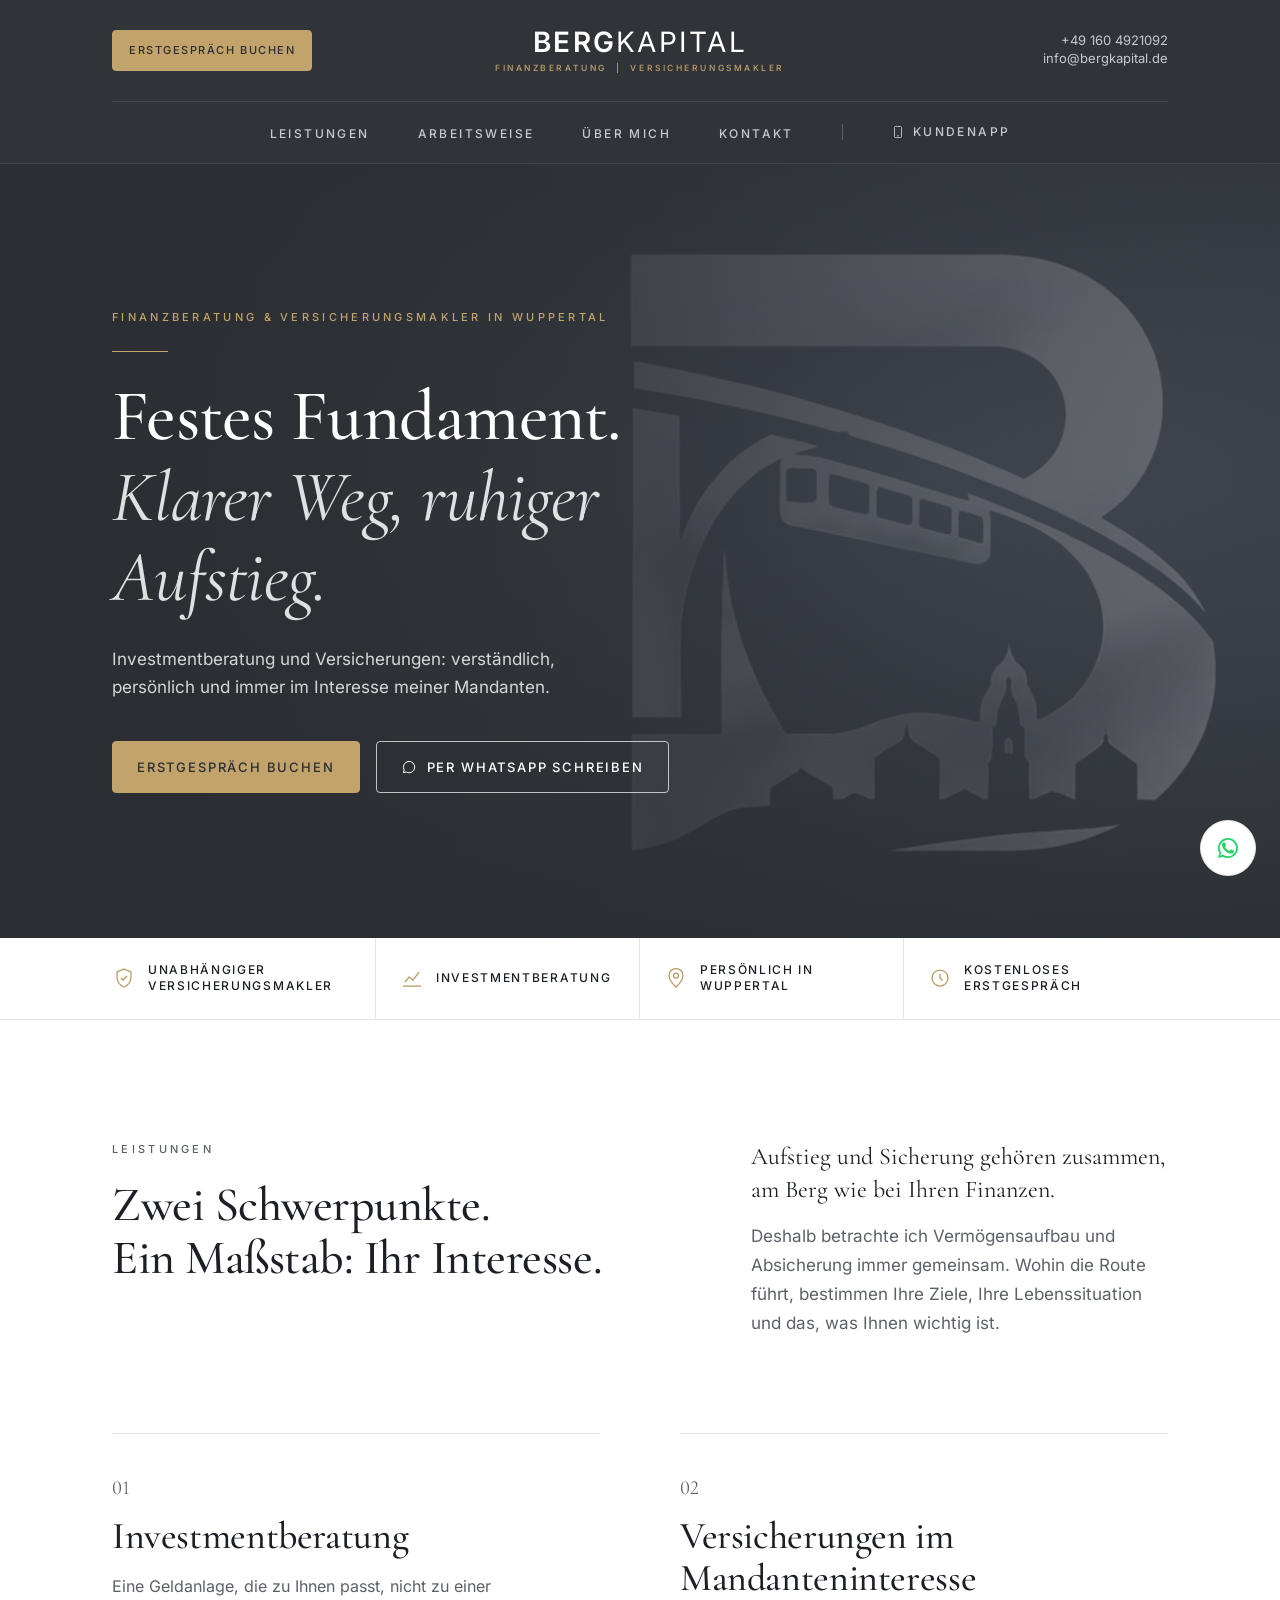
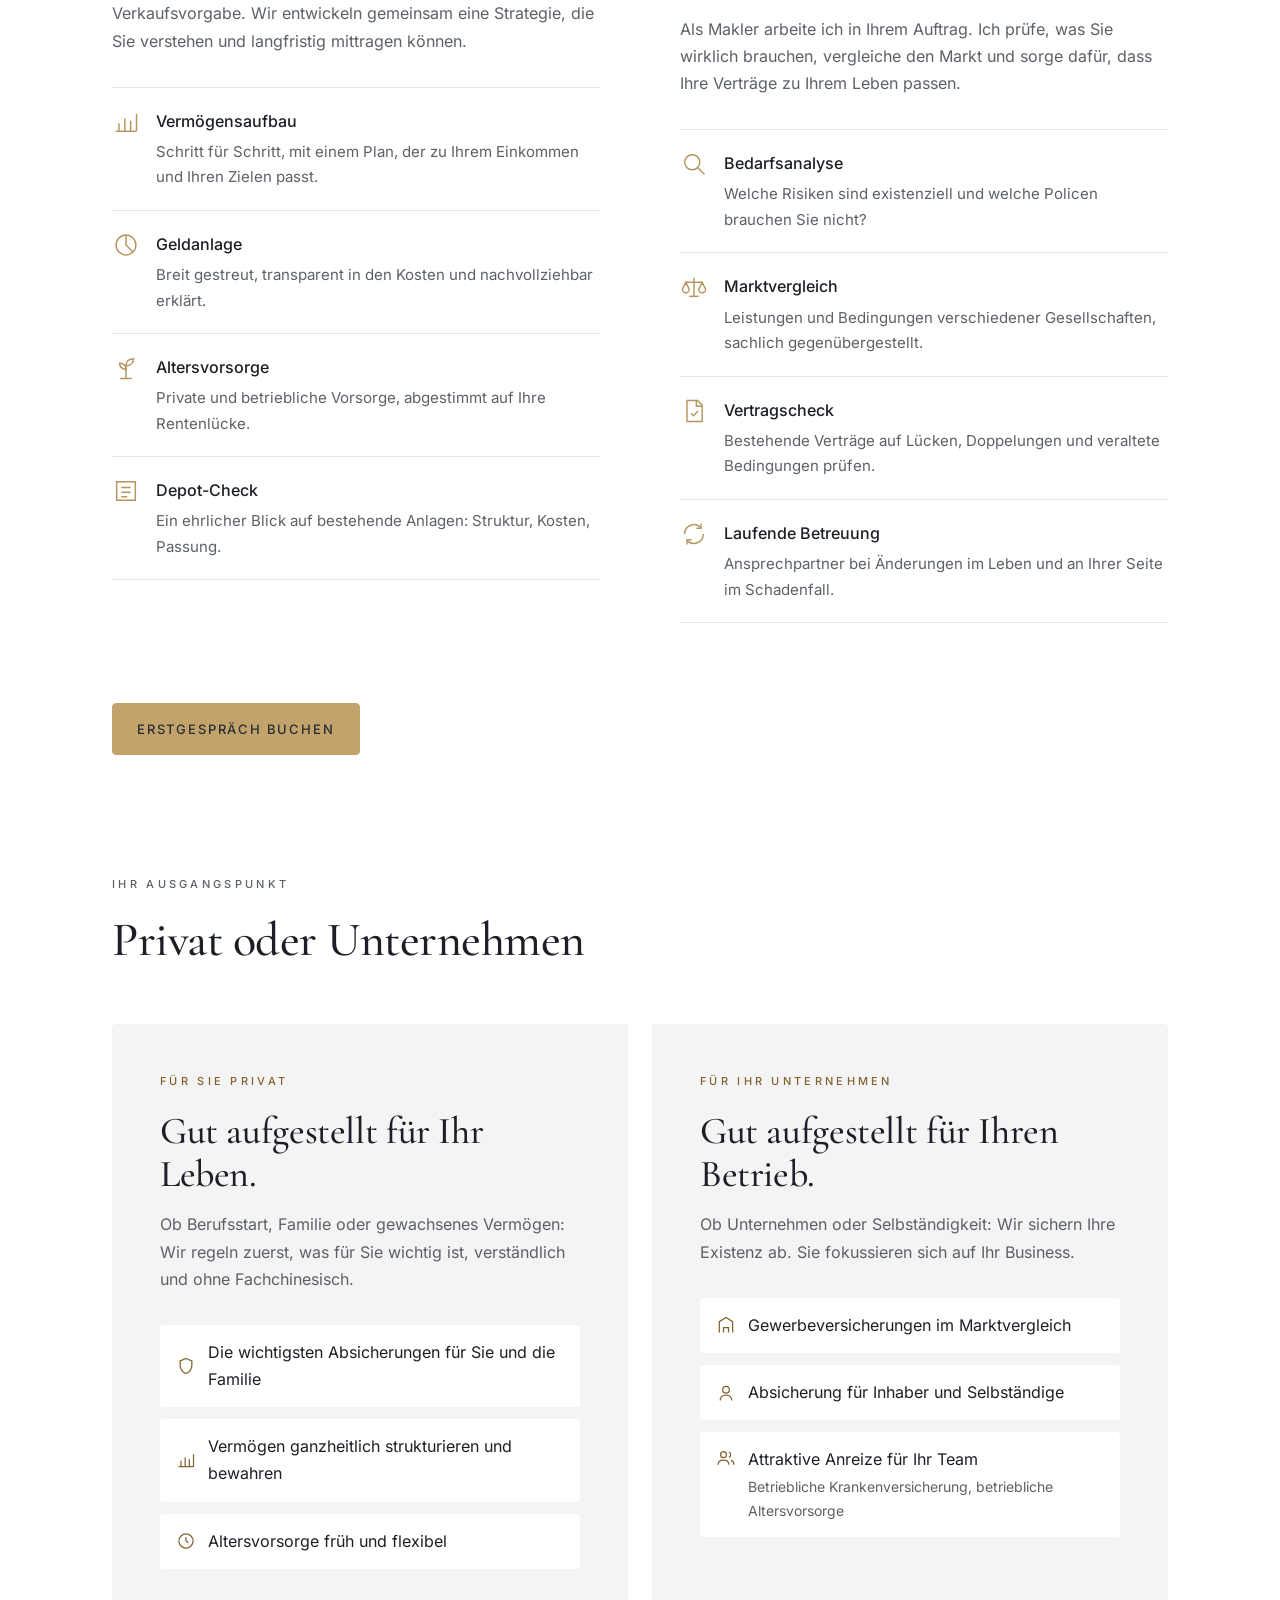
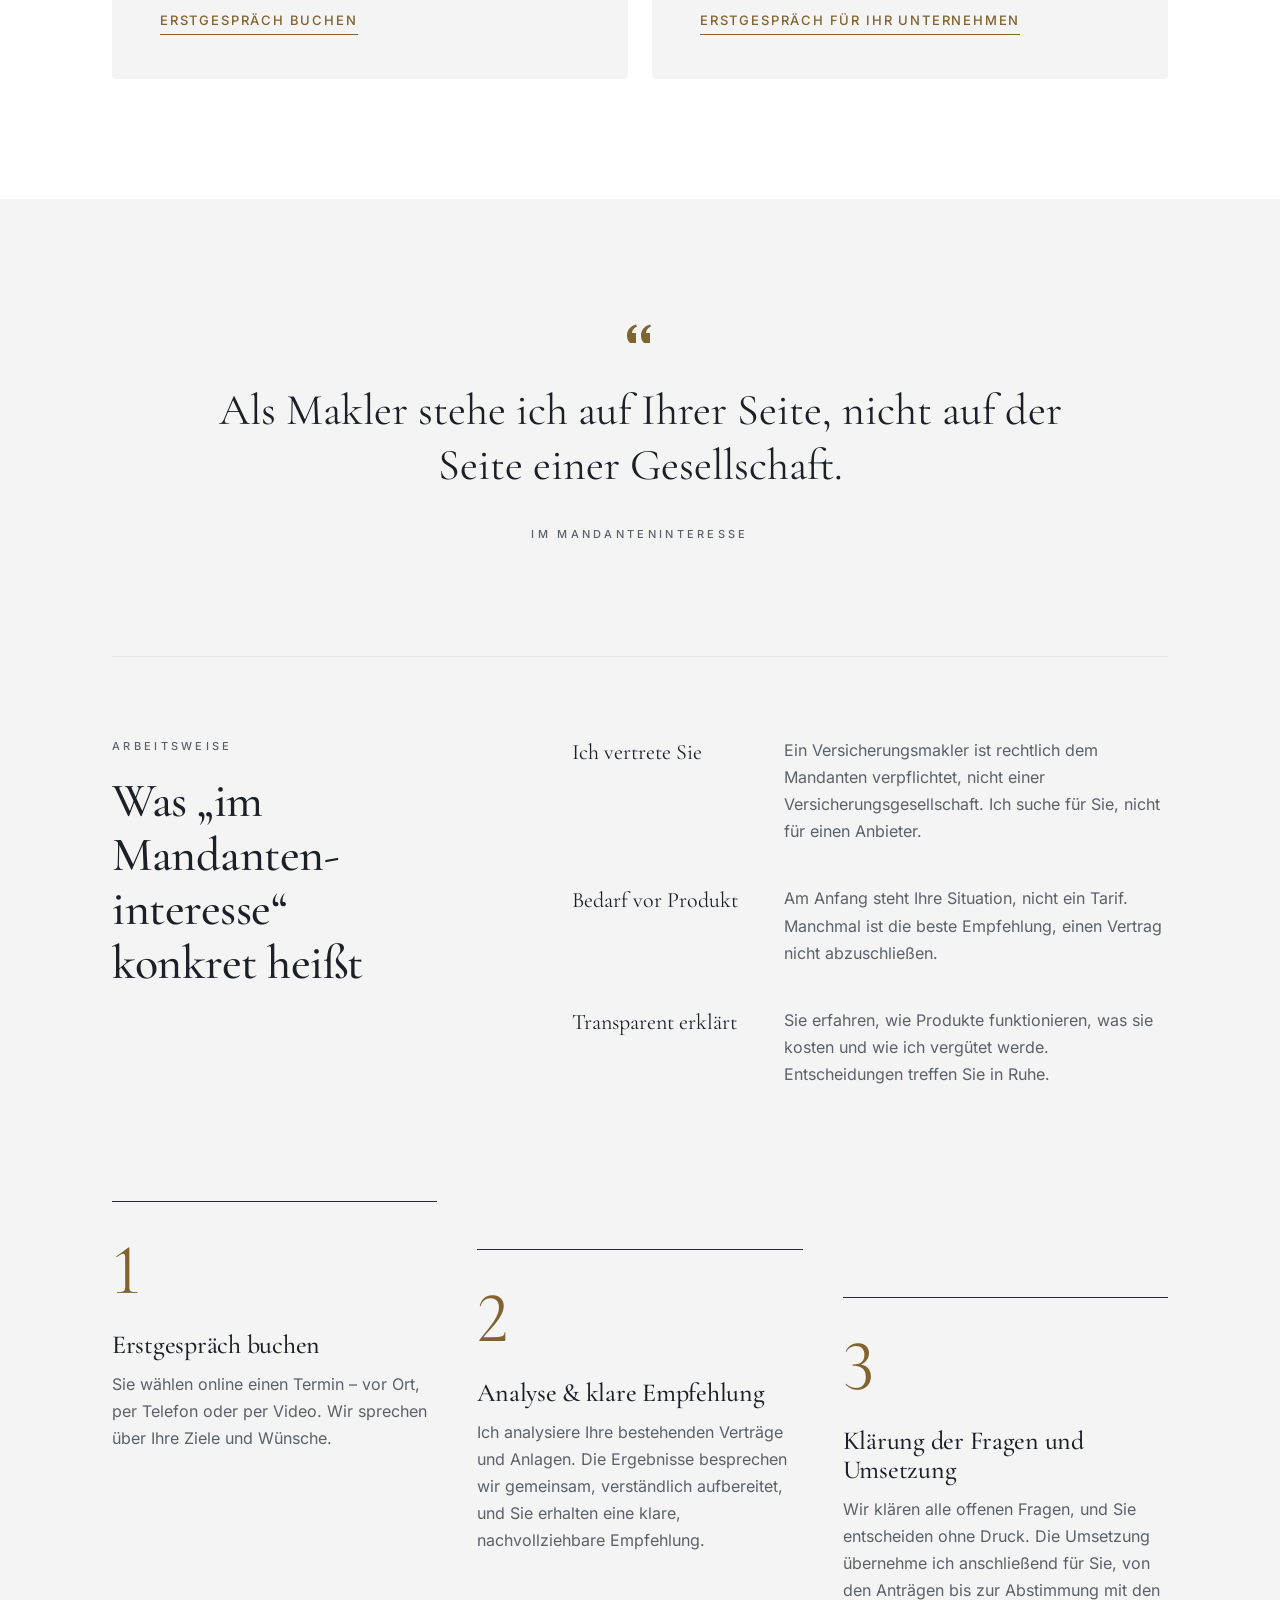
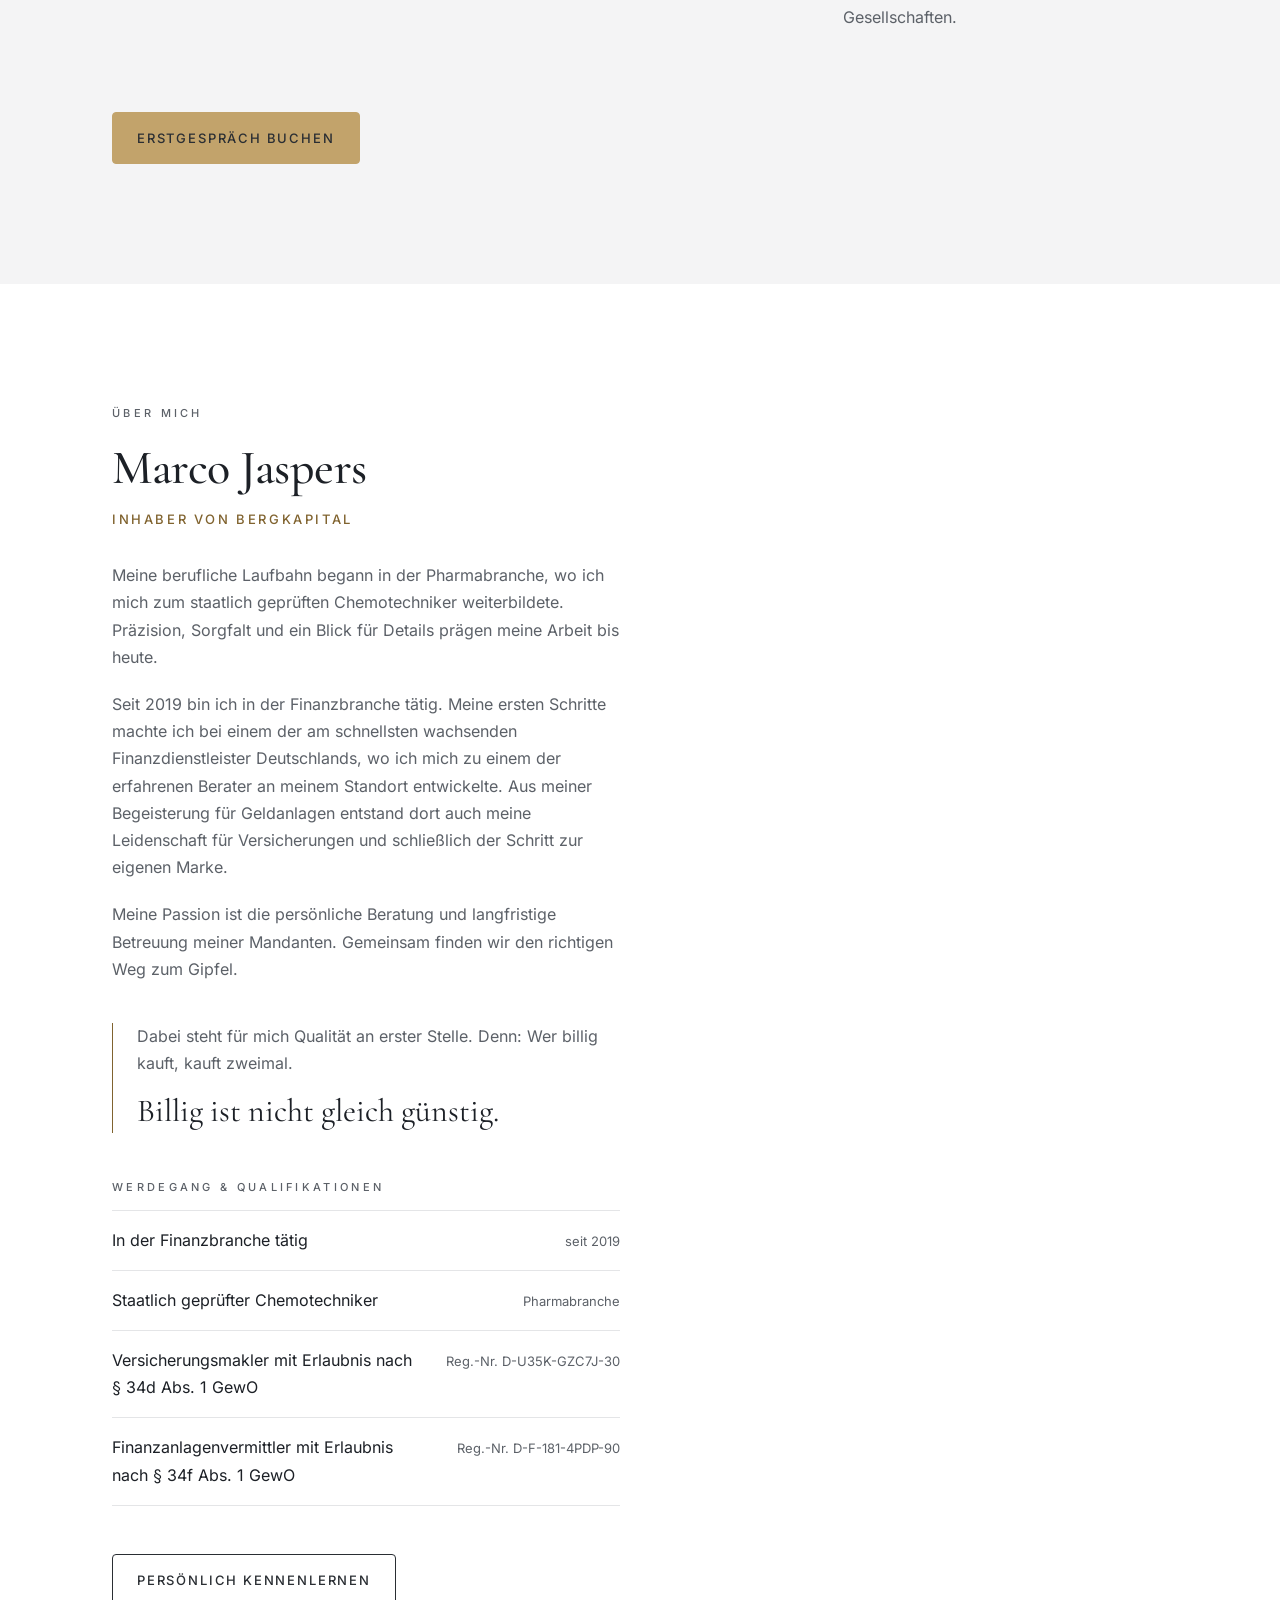
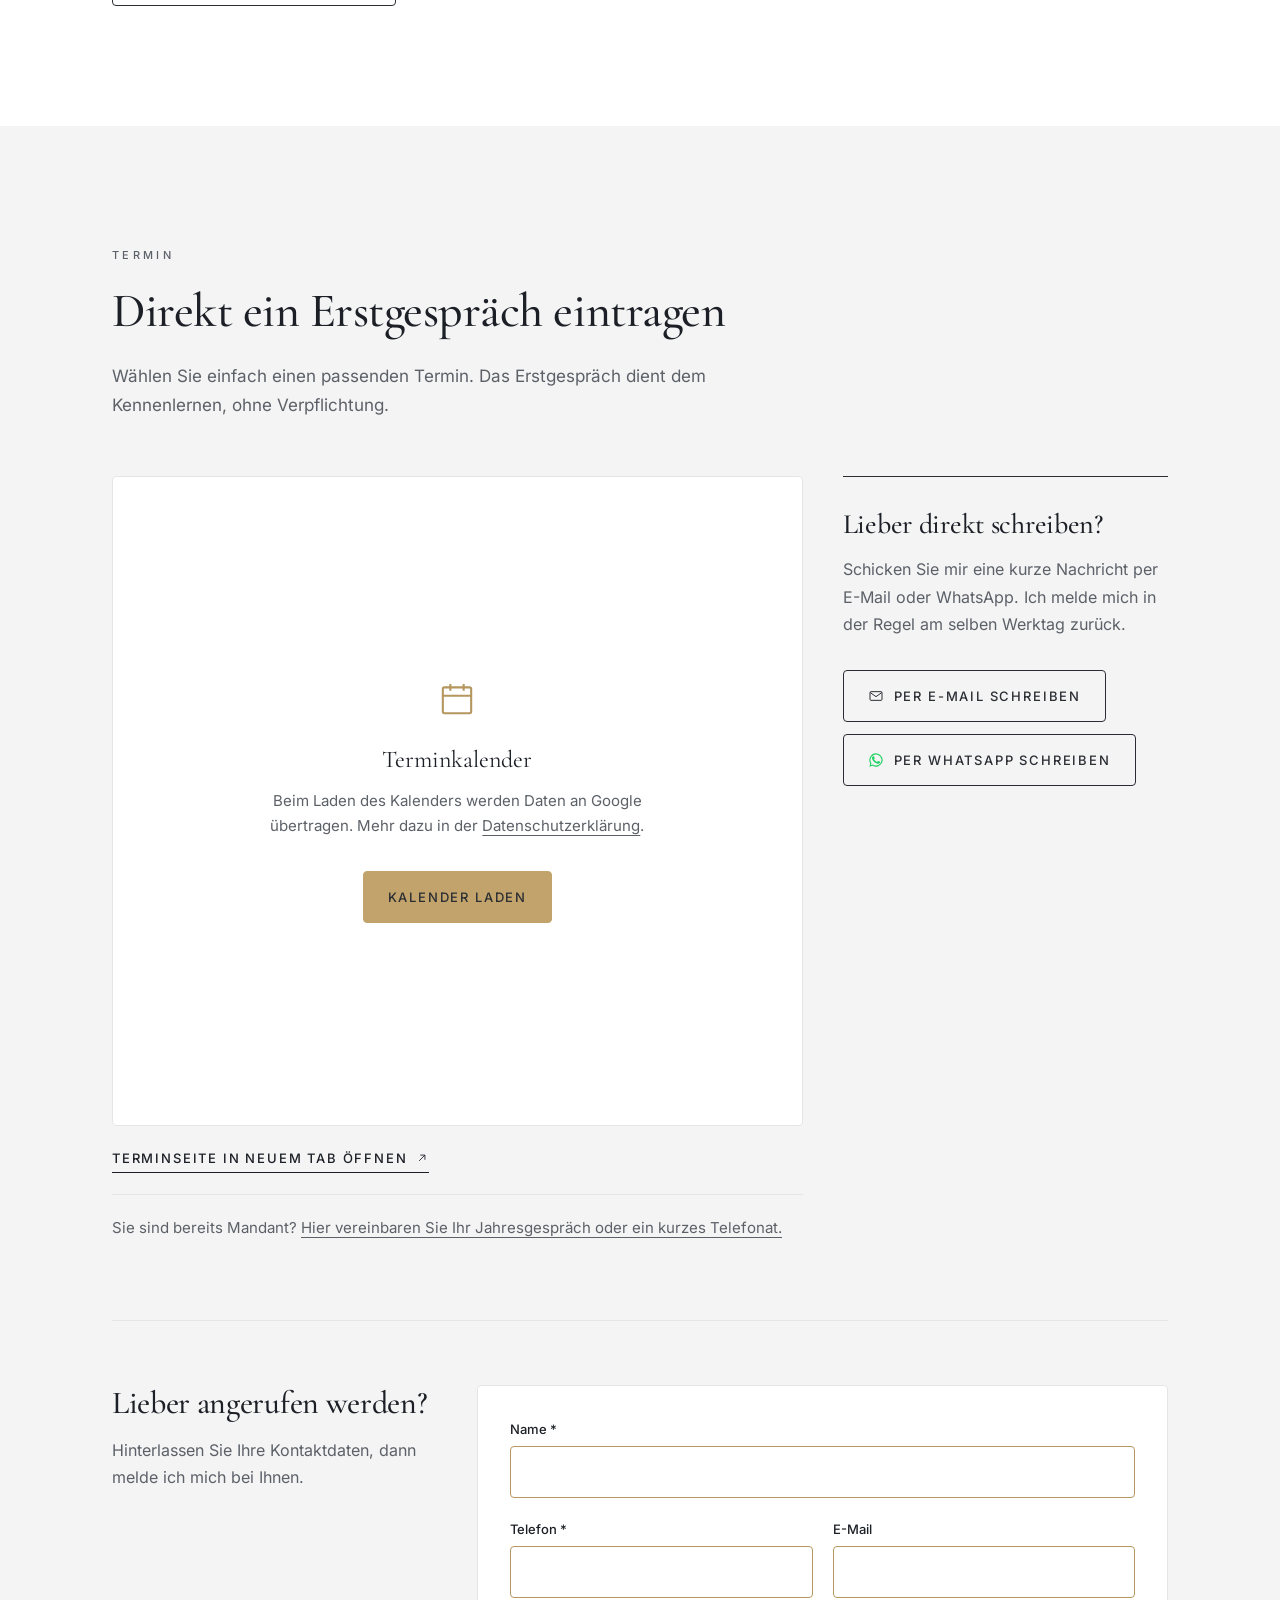
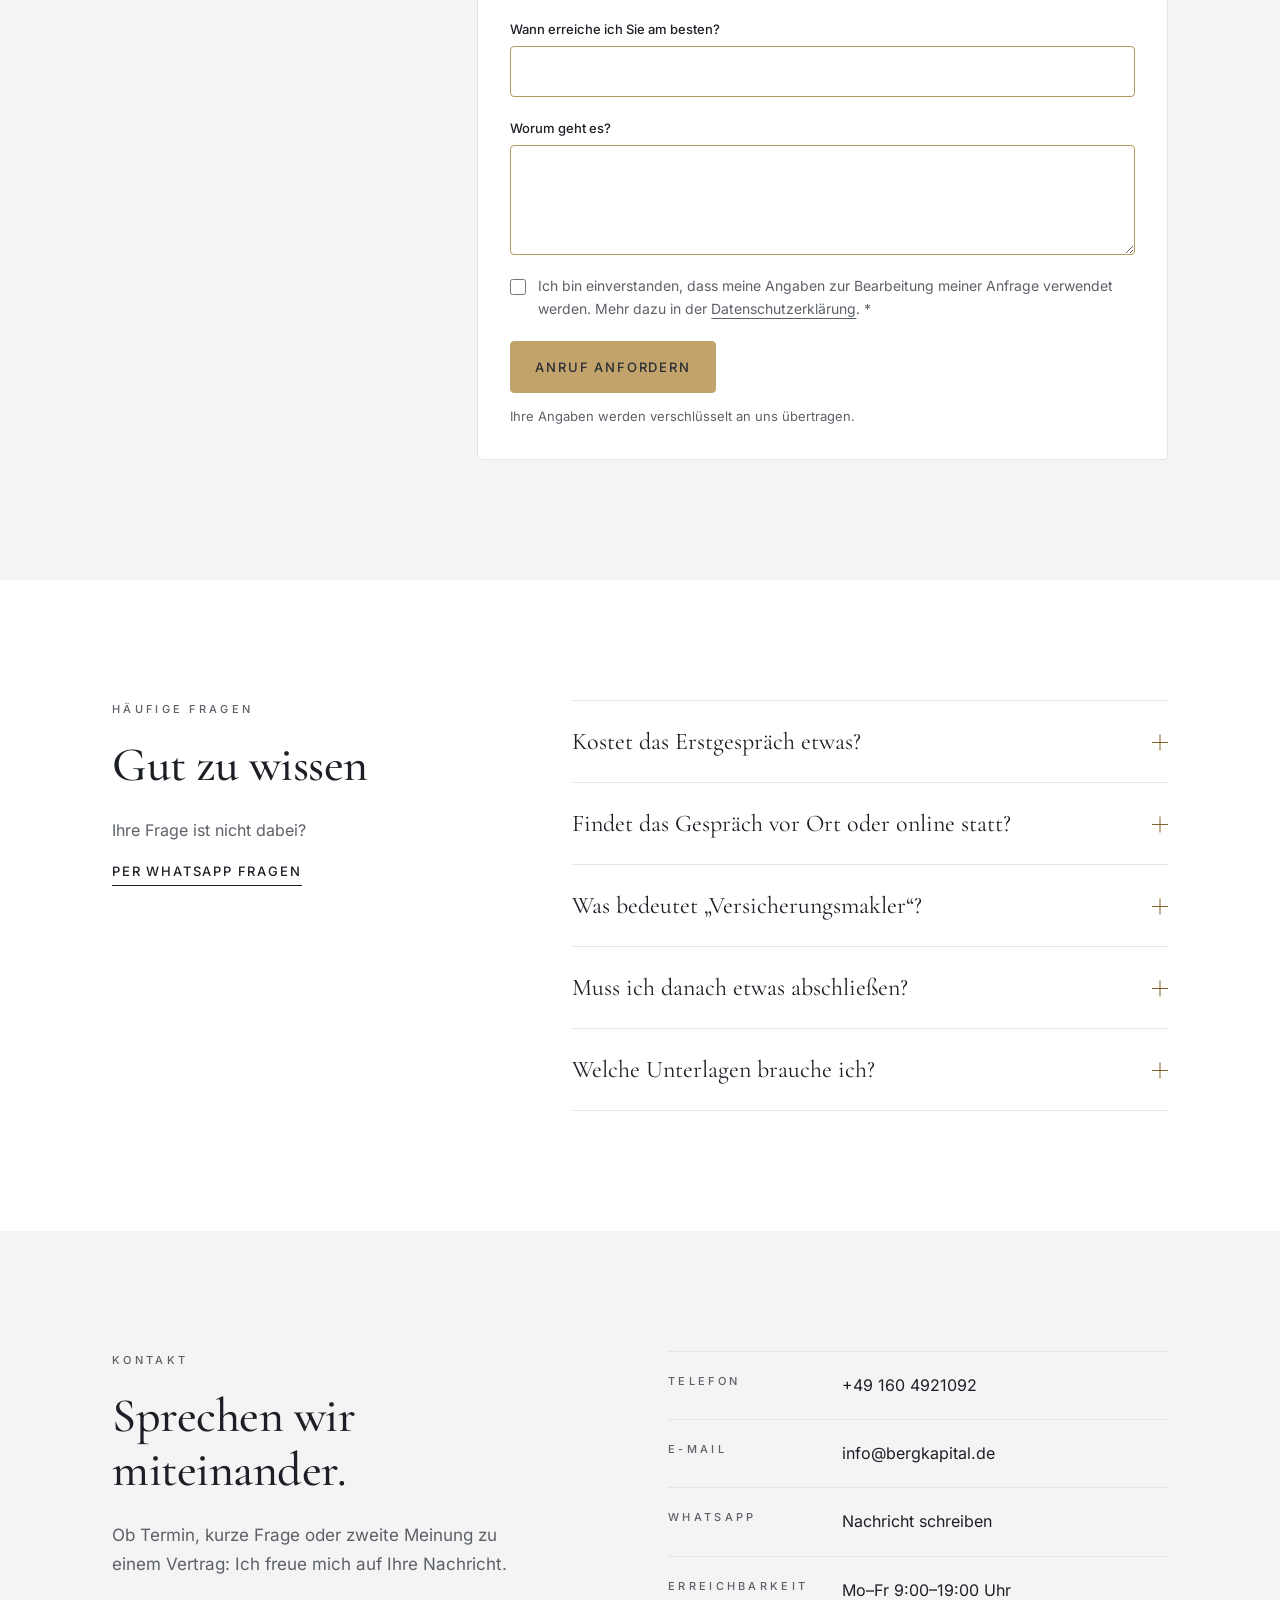
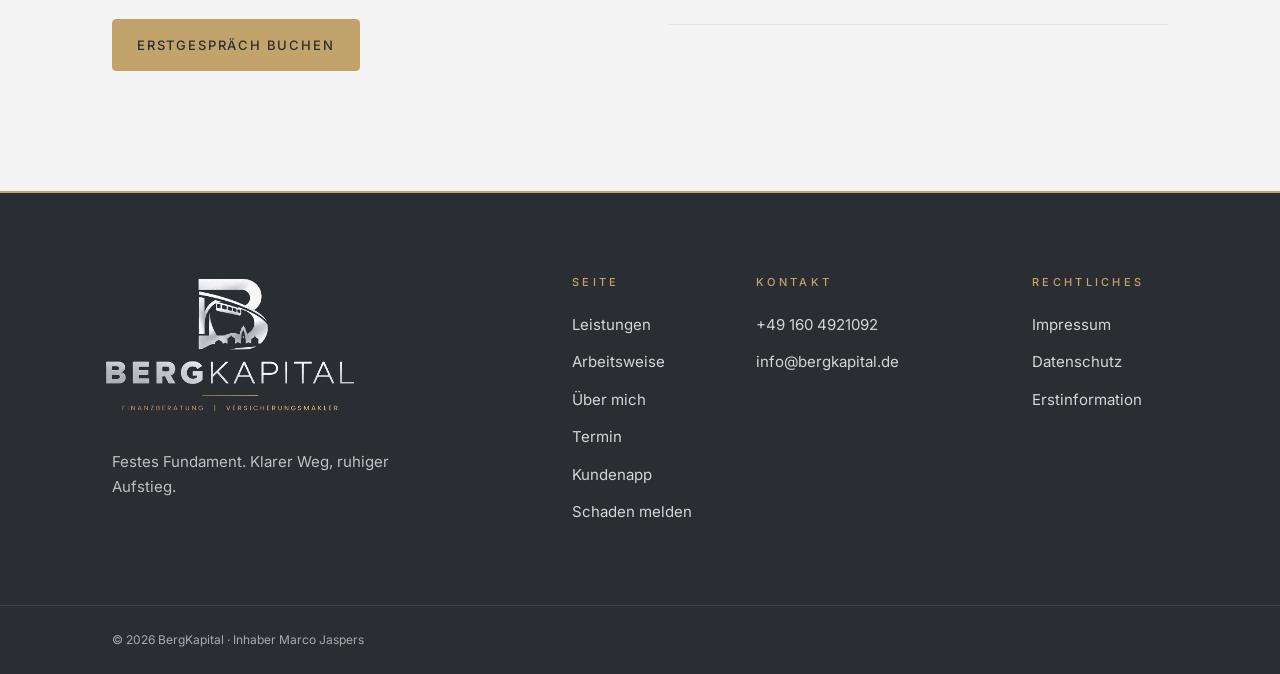
==== commit 3aa7edf8: "Porträt einsetzen und Designstudien-Hinweise entfernen Co-Authored-By: Claude Opus 5.5 <noreply@anth" ====
--- a/index.html
+++ b/index.html
@@ -9,17 +9,6 @@
   <meta name="theme-color" content="#2A2E33">
   <link rel="preload" href="/assets/fonts/cormorant-garamond-latin-500-normal.woff2" as="font" type="font/woff2" crossorigin>
   <link rel="preload" href="/assets/fonts/inter-latin-400-normal.woff2" as="font" type="font/woff2" crossorigin>
-  <script>
-    /* Farbvariante vor dem ersten Rendern setzen. Standard: Marke (Anthrazit & Gold); ?v=klassisch zeigt die klassische Variante (merkt sich die Wahl für die Sitzung) */
-    (function () {
-      var v = new URLSearchParams(location.search).get('v');
-      try { if (v) sessionStorage.setItem('bk-variant-2', v); else v = sessionStorage.getItem('bk-variant-2'); } catch (e) {}
-      if (v !== 'klassisch') v = 'marke';
-      document.documentElement.classList.remove('theme-marke');
-      if (v !== 'klassisch') document.documentElement.classList.add('theme-' + v);
-      document.documentElement.dataset.variant = v;
-    })();
-  </script>
   <link rel="stylesheet" href="/css/style.css?v=20261109g">
   <link rel="icon" type="image/png" sizes="32x32" href="/assets/brand/favicon-32.png">
   <link rel="apple-touch-icon" href="/assets/brand/apple-touch-icon.png">
@@ -50,26 +39,6 @@
 
   <a href="#main" class="sr-only focus:not-sr-only focus:fixed focus:left-4 focus:top-4 focus:z-[100] focus:rounded focus:bg-ink focus:px-4 focus:py-2 focus:text-white">Zum Inhalt springen</a>
 
-  <!-- 0 · Designstudien-Banner -->
-  <div class="bg-deep text-center text-[11px] uppercase tracking-[0.2em] text-white/80">
-    <div class="container-x flex flex-col items-center justify-center gap-1 py-2 sm:flex-row sm:gap-5">
-      <p>Designstudie – Beispiel-Entwurf, keine aktive Website</p>
-      <nav class="flex items-center gap-1" aria-label="Variante">
-        <span class="mr-1 hidden text-white/60 sm:inline">Variante:</span>
-        <a class="variant-link" href="?v=klassisch" data-variant-link="klassisch">Klassisch</a>
-        <a class="variant-link" href="?v=marke" data-variant-link="marke">Marke</a>
-      </nav>
-    </div>
-    <script>
-      (function () {
-        var cur = document.documentElement.dataset.variant;
-        document.querySelectorAll('[data-variant-link]').forEach(function (a) { if (a.dataset.variantLink === cur) a.setAttribute('aria-current', 'true'); });
-        var m = document.querySelector('meta[name="theme-color"]');
-        if (m) m.setAttribute('content', { klassisch: '#1B2A44', marke: '#2A2E33' }[cur]);
-      })();
-    </script>
-  </div>
-
   <!-- 1 · Sticky-Navigation -->
   <header class="site-header sticky top-0 z-50 border-b border-transparent bg-white" data-header>
     <div class="container-x">
@@ -126,7 +95,6 @@
       <div class="absolute inset-0 -z-10" data-hero-media>
         <!-- TODO: echtes Porträt von Marco (Querformat, Person rechts im Bild, z. B. im Büro/Gespräch) als <img loading="eager" …> einsetzen und diesen Platzhalter ersetzen -->
         <div class="hero-bg absolute inset-0"></div>
-        <p class="absolute bottom-6 right-6 hidden text-[10px] uppercase tracking-[0.25em] text-white/55 md:block">Platzhalter · Porträt Marco Jaspers</p>
       </div>
 
       <!-- Großes B-Monogramm (Schwebebahn & Skyline) als Gestaltungselement. "screen" blendet den schwarzen Bildhintergrund aus. -->
@@ -372,11 +340,7 @@
         </div>
 
         <div class="md:col-span-5 md:col-start-8 md:sticky md:top-44" data-reveal>
-          <!-- TODO: echtes Porträt (Hochformat 4:5) als <img loading="lazy" width="… " height="…" alt="Marco Jaspers"> -->
-          <div class="placeholder aspect-[4/5] w-full">
-            <span class="font-serif text-[9rem] leading-none text-white" aria-hidden="true">MJ</span>
-            <p class="placeholder-note">Platzhalter · Porträt 4:5</p>
-          </div>
+          <img src="/assets/img/marco-jaspers.webp" alt="Marco Jaspers, Inhaber von BergKapital" width="1122" height="1402" loading="lazy" decoding="async" class="block aspect-[4/5] h-auto w-full rounded">
         </div>
       </div>
     </section>
@@ -582,7 +546,6 @@
     <div class="border-t border-white/10">
       <div class="container-x flex flex-col gap-2 py-6 text-[12px] text-white/60 sm:flex-row sm:justify-between">
         <p>© 2026 BergKapital · Inhaber Marco Jaspers</p>
-        <p>Designstudie – Beispiel-Entwurf, keine aktive Website</p>
       </div>
     </div>
   </footer>
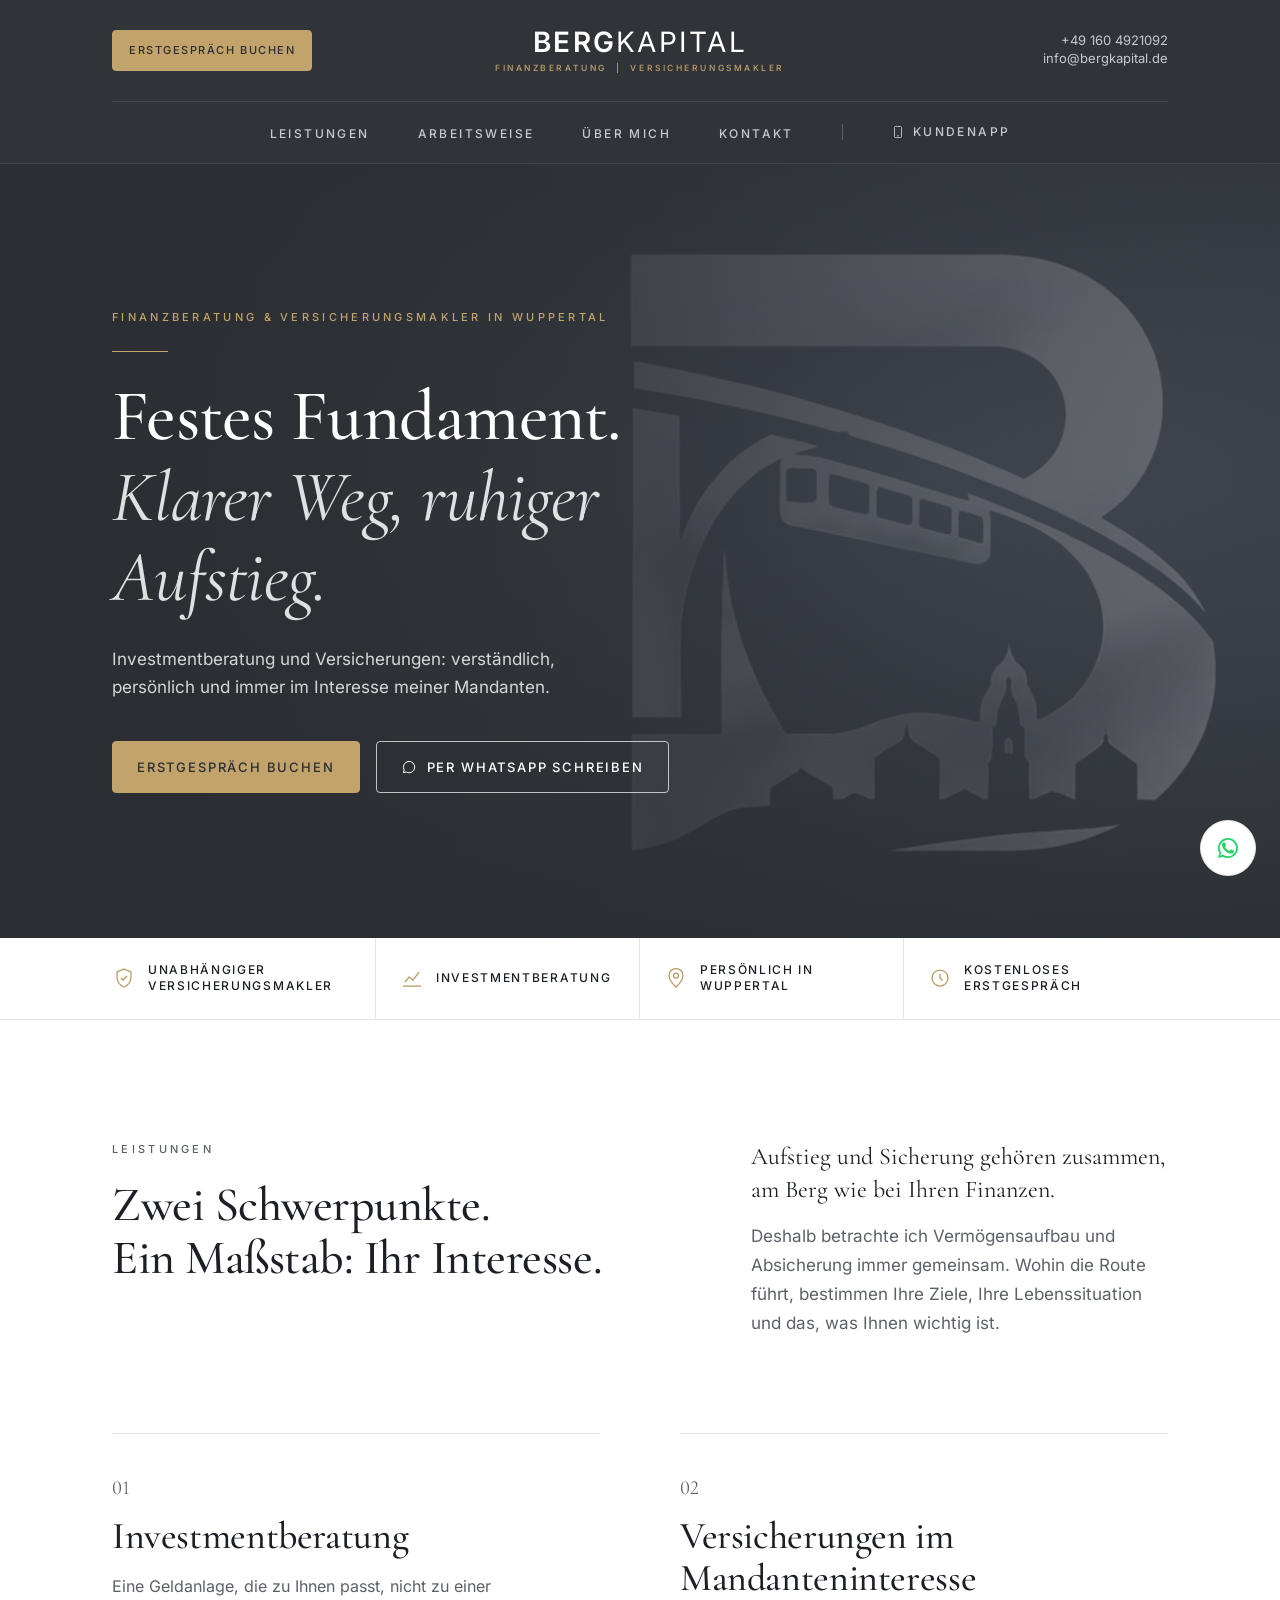
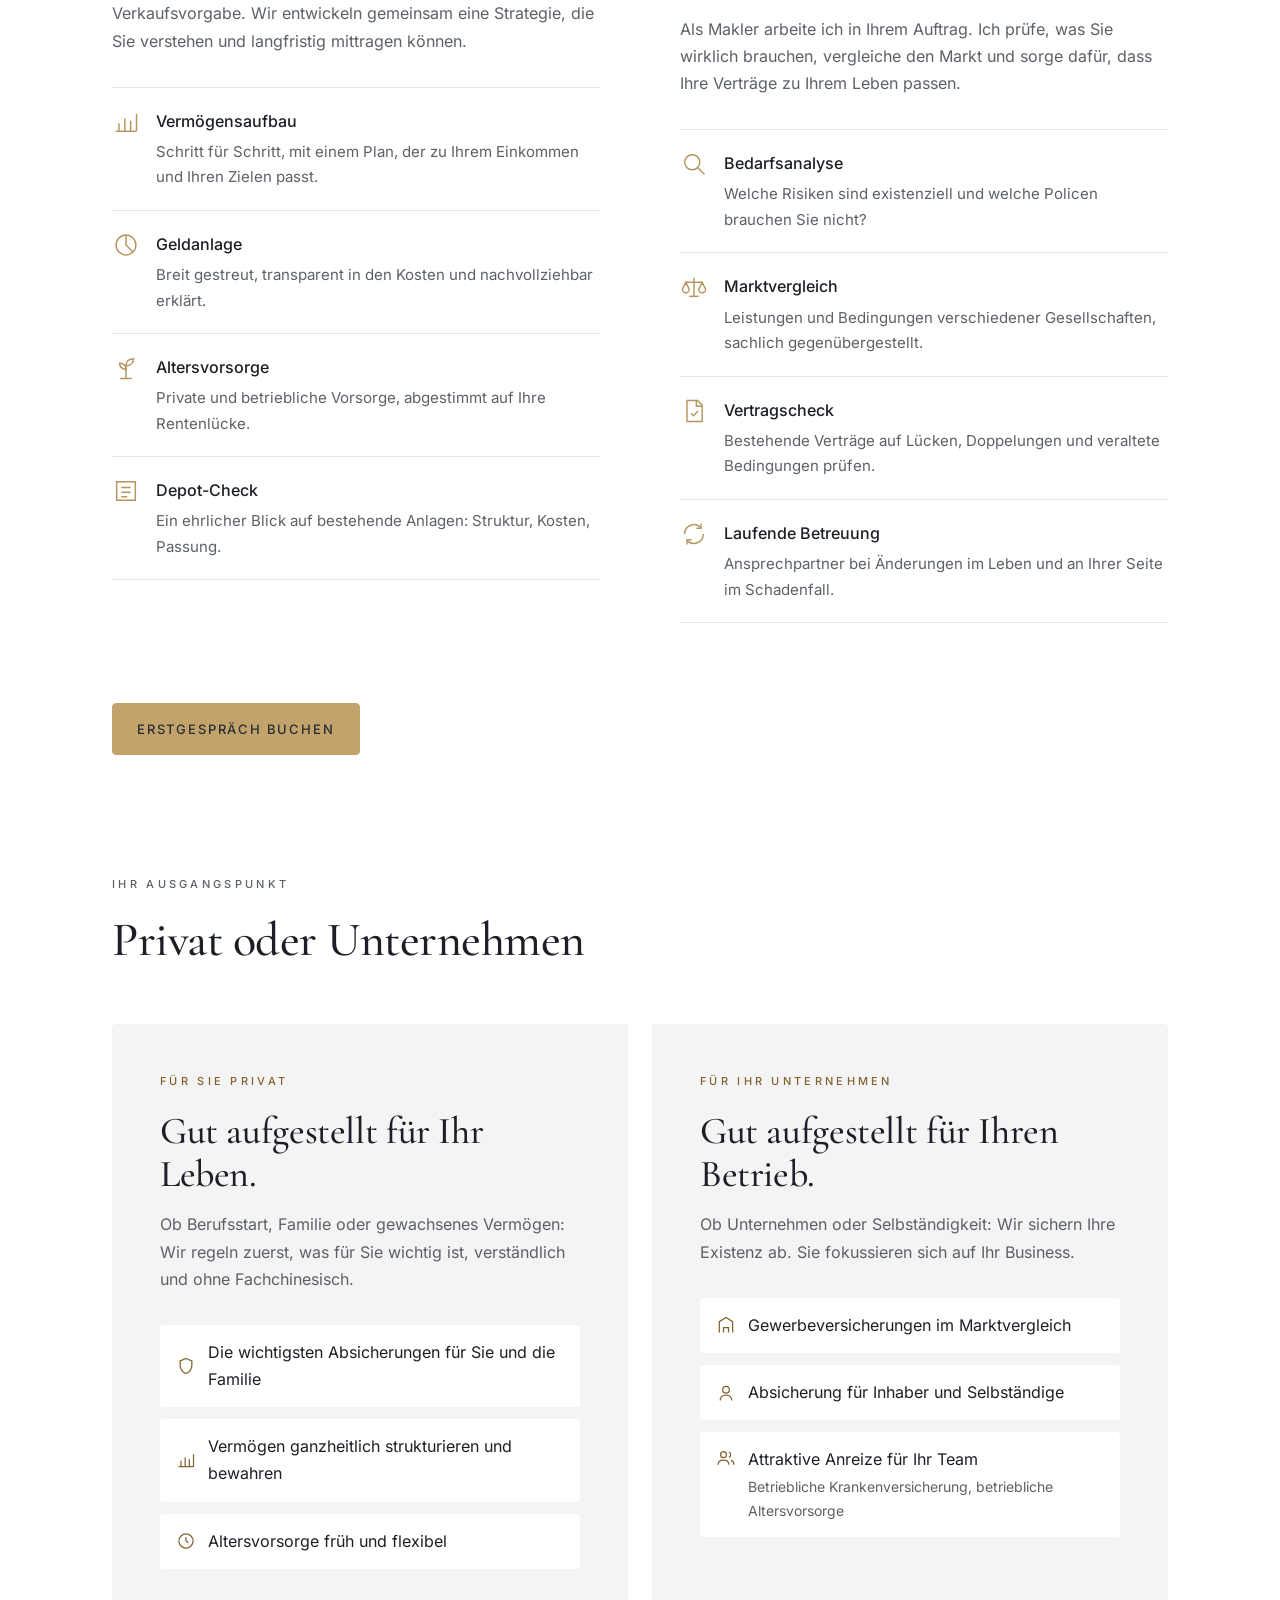
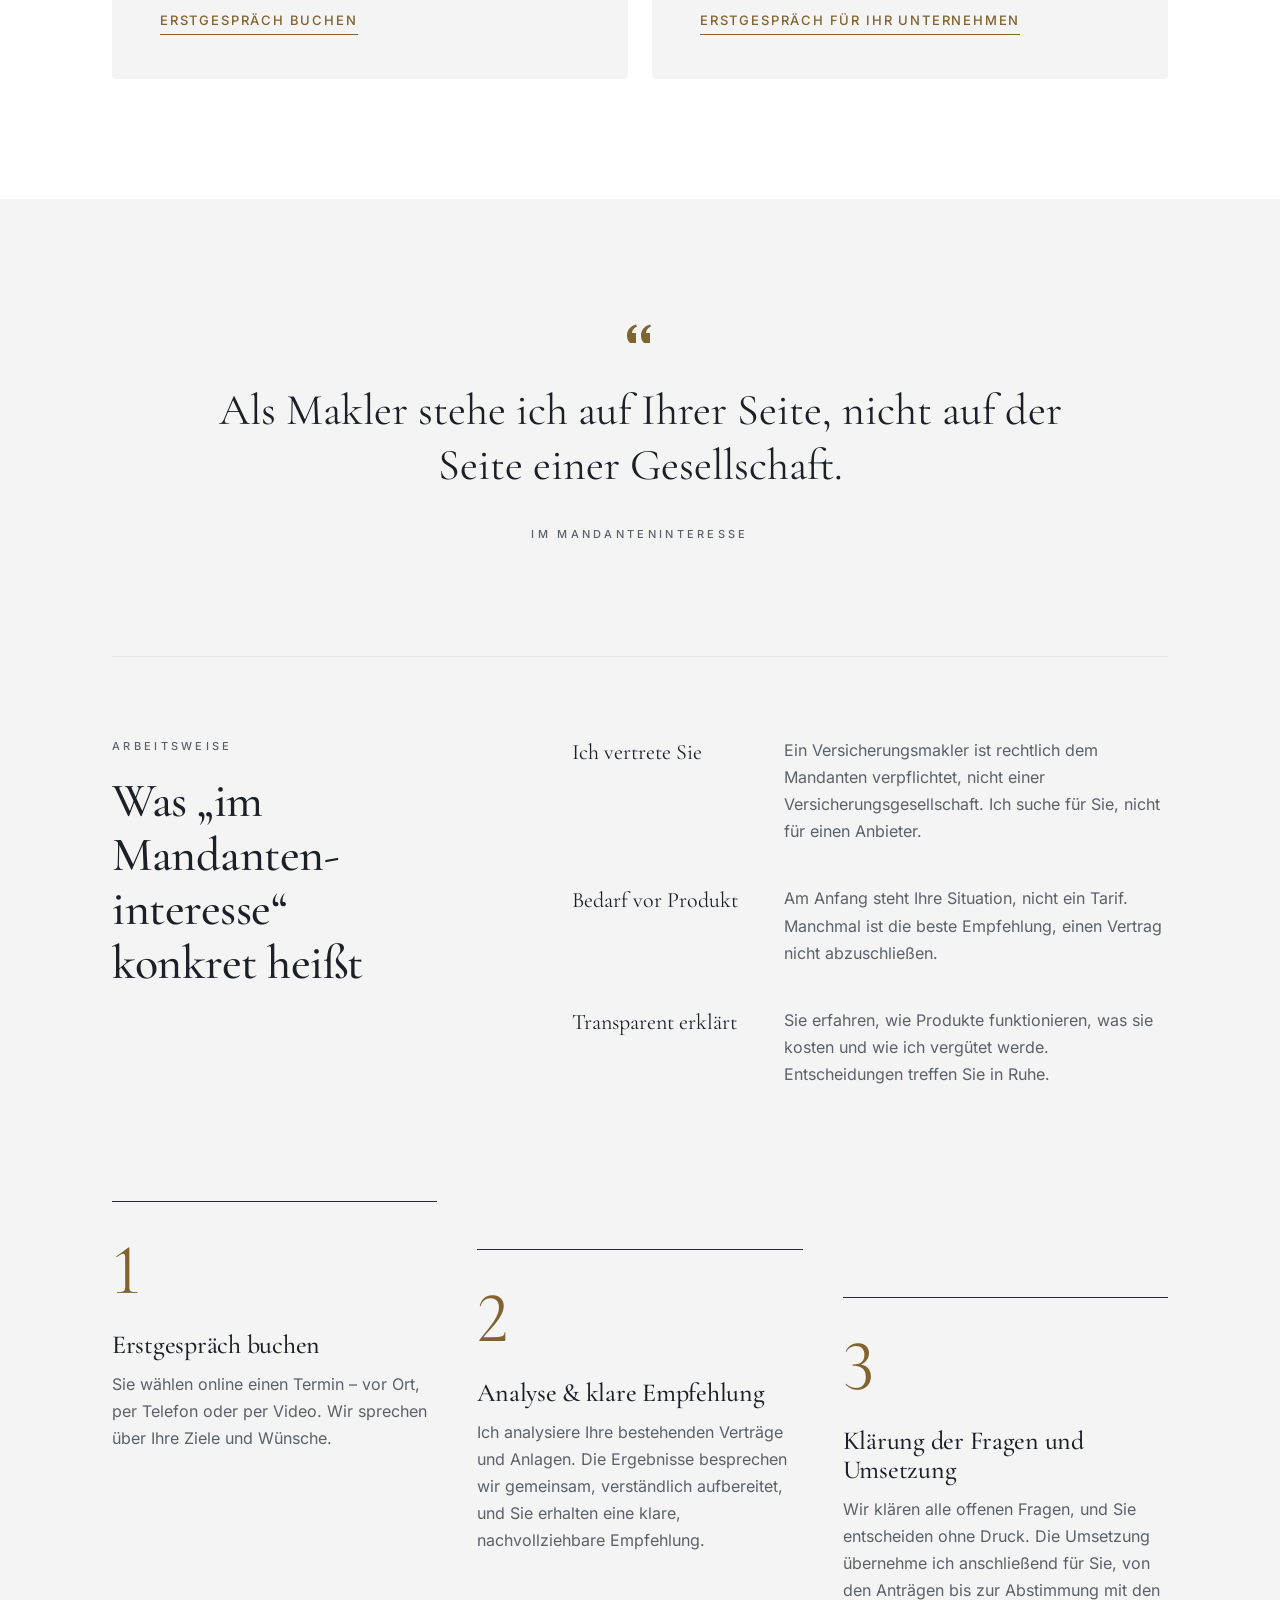
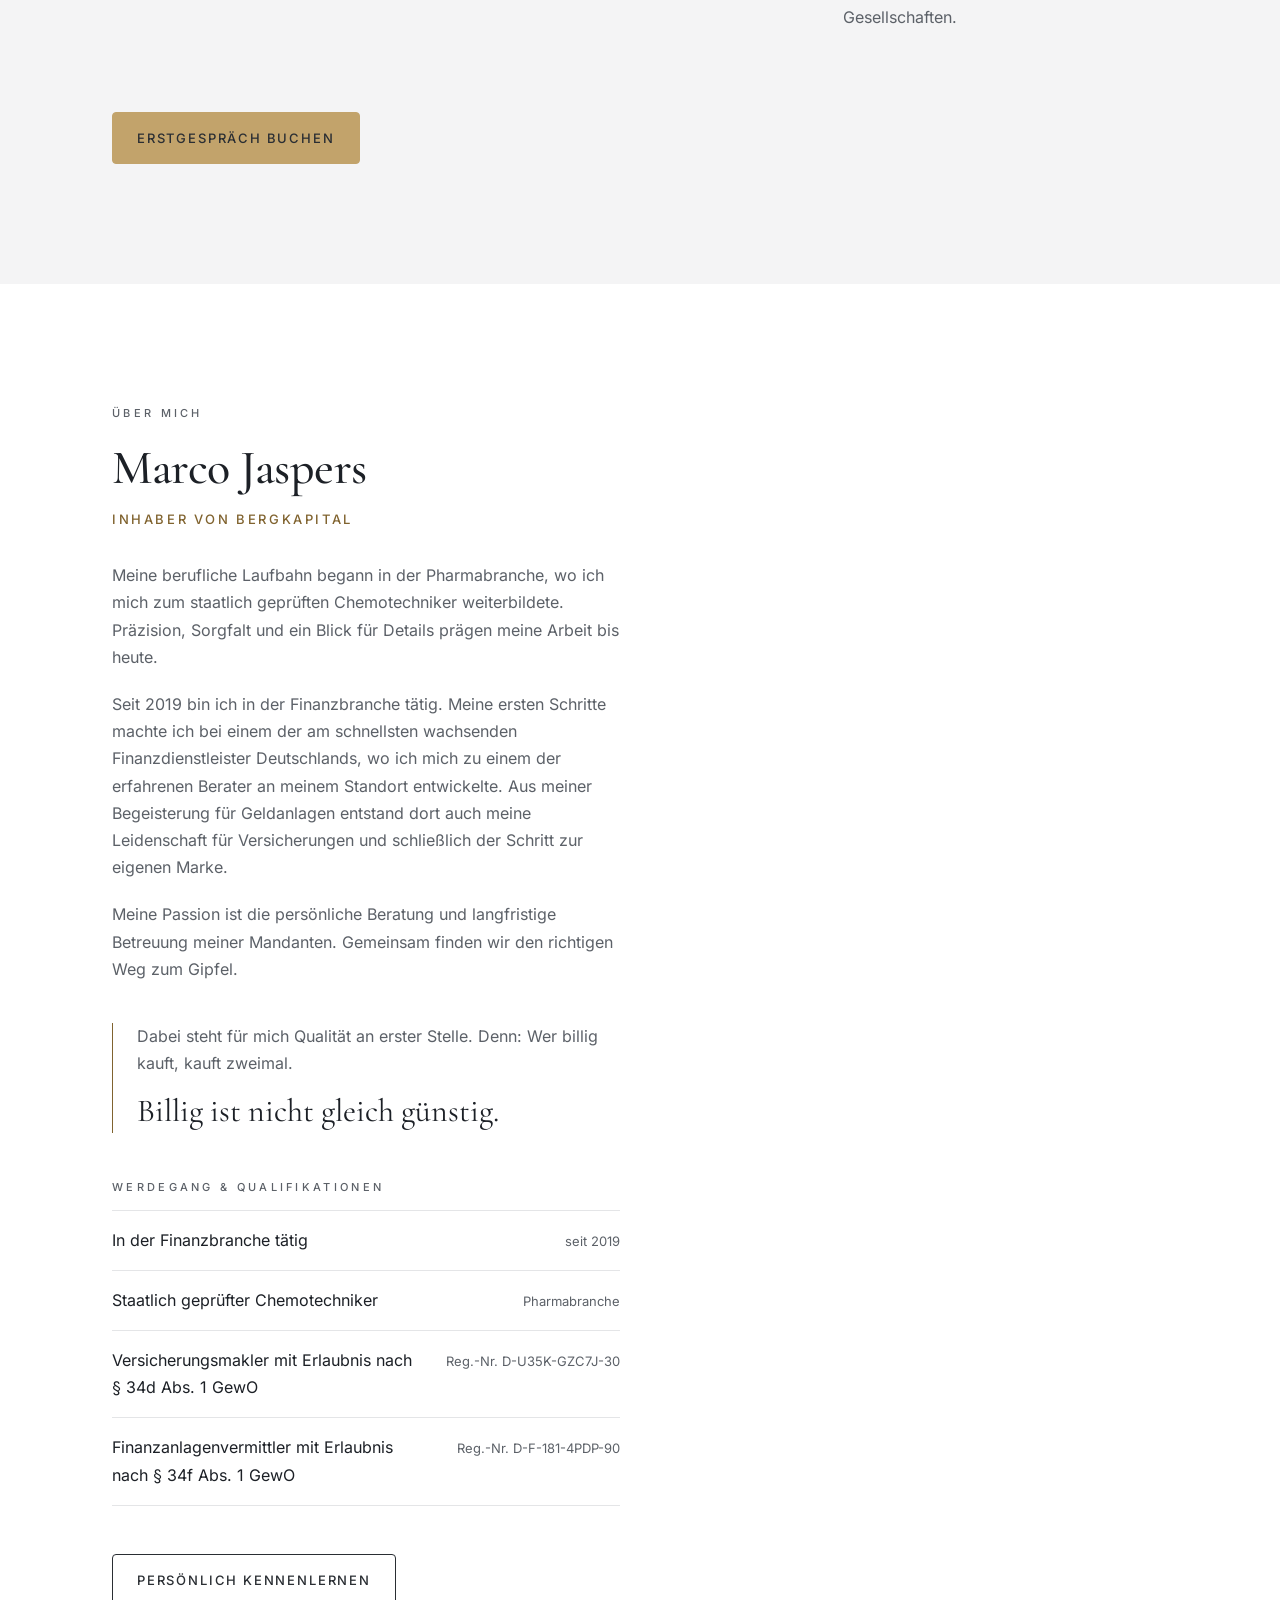
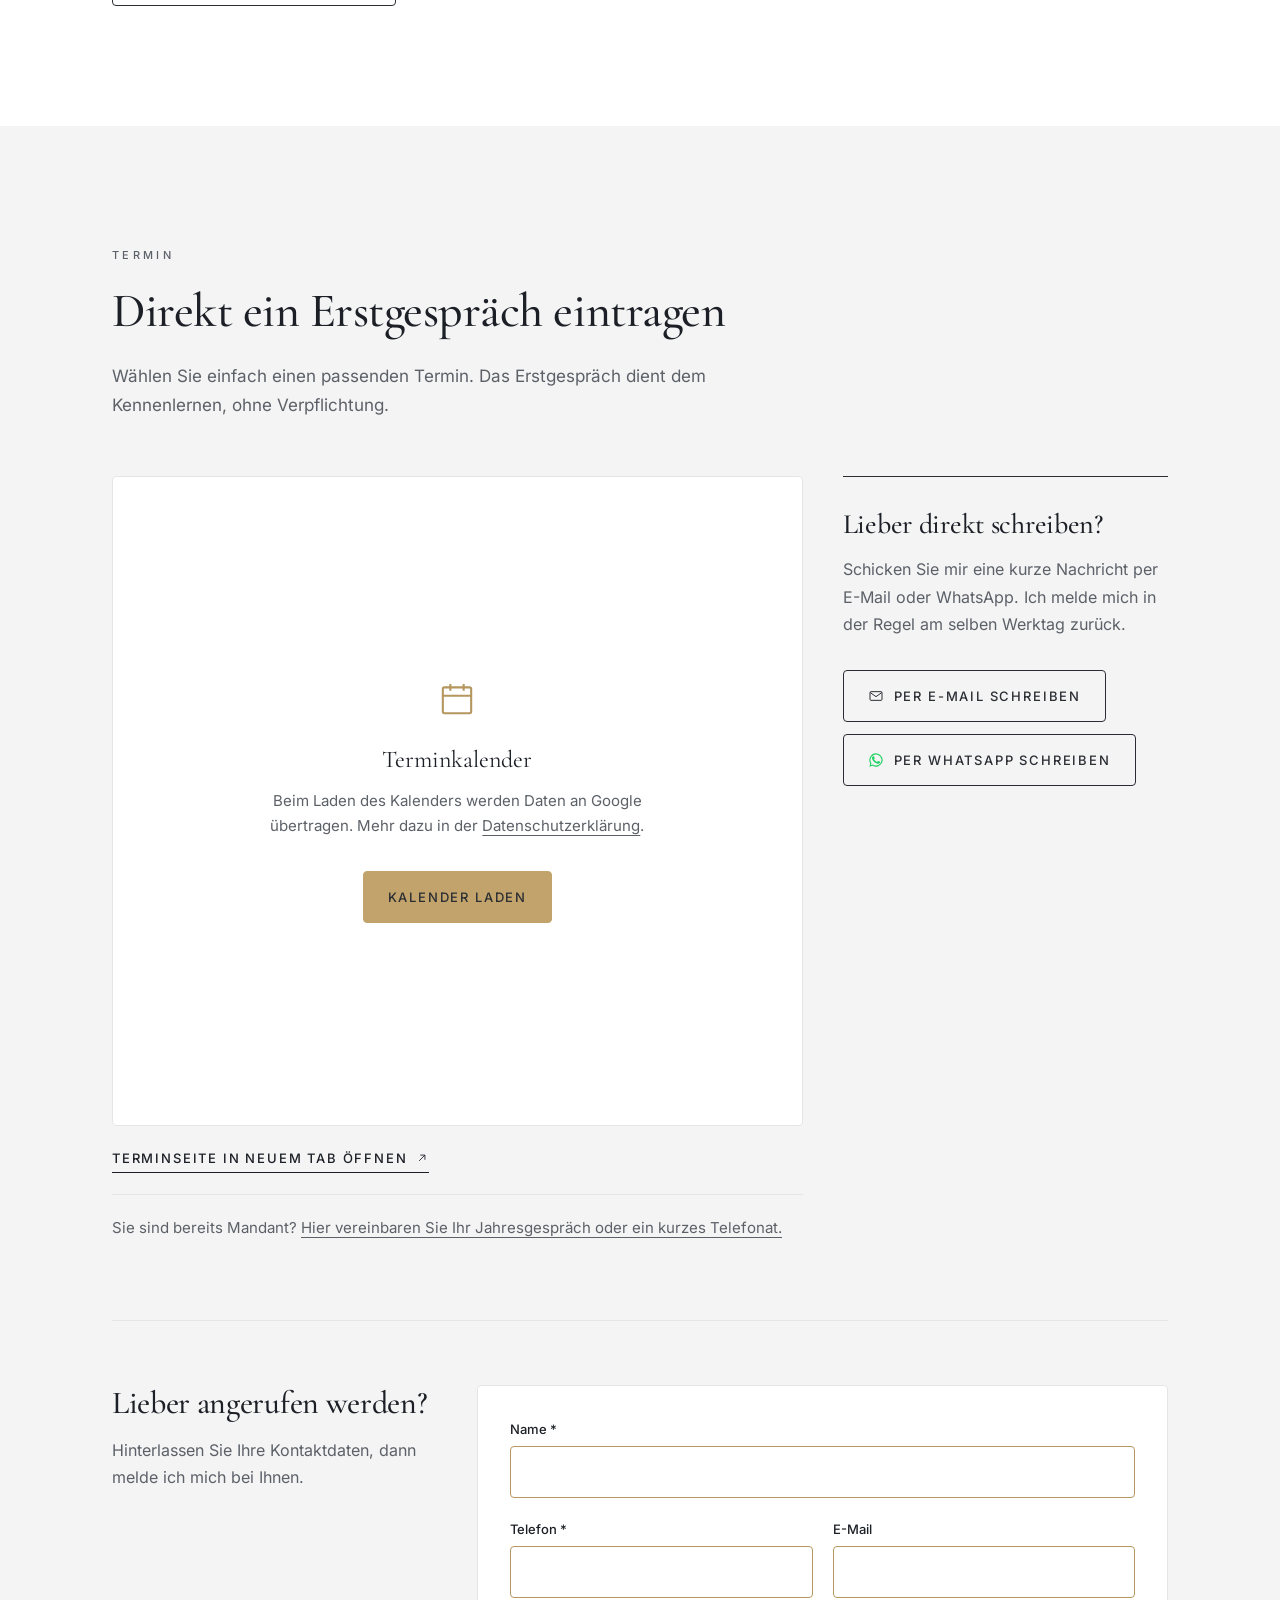
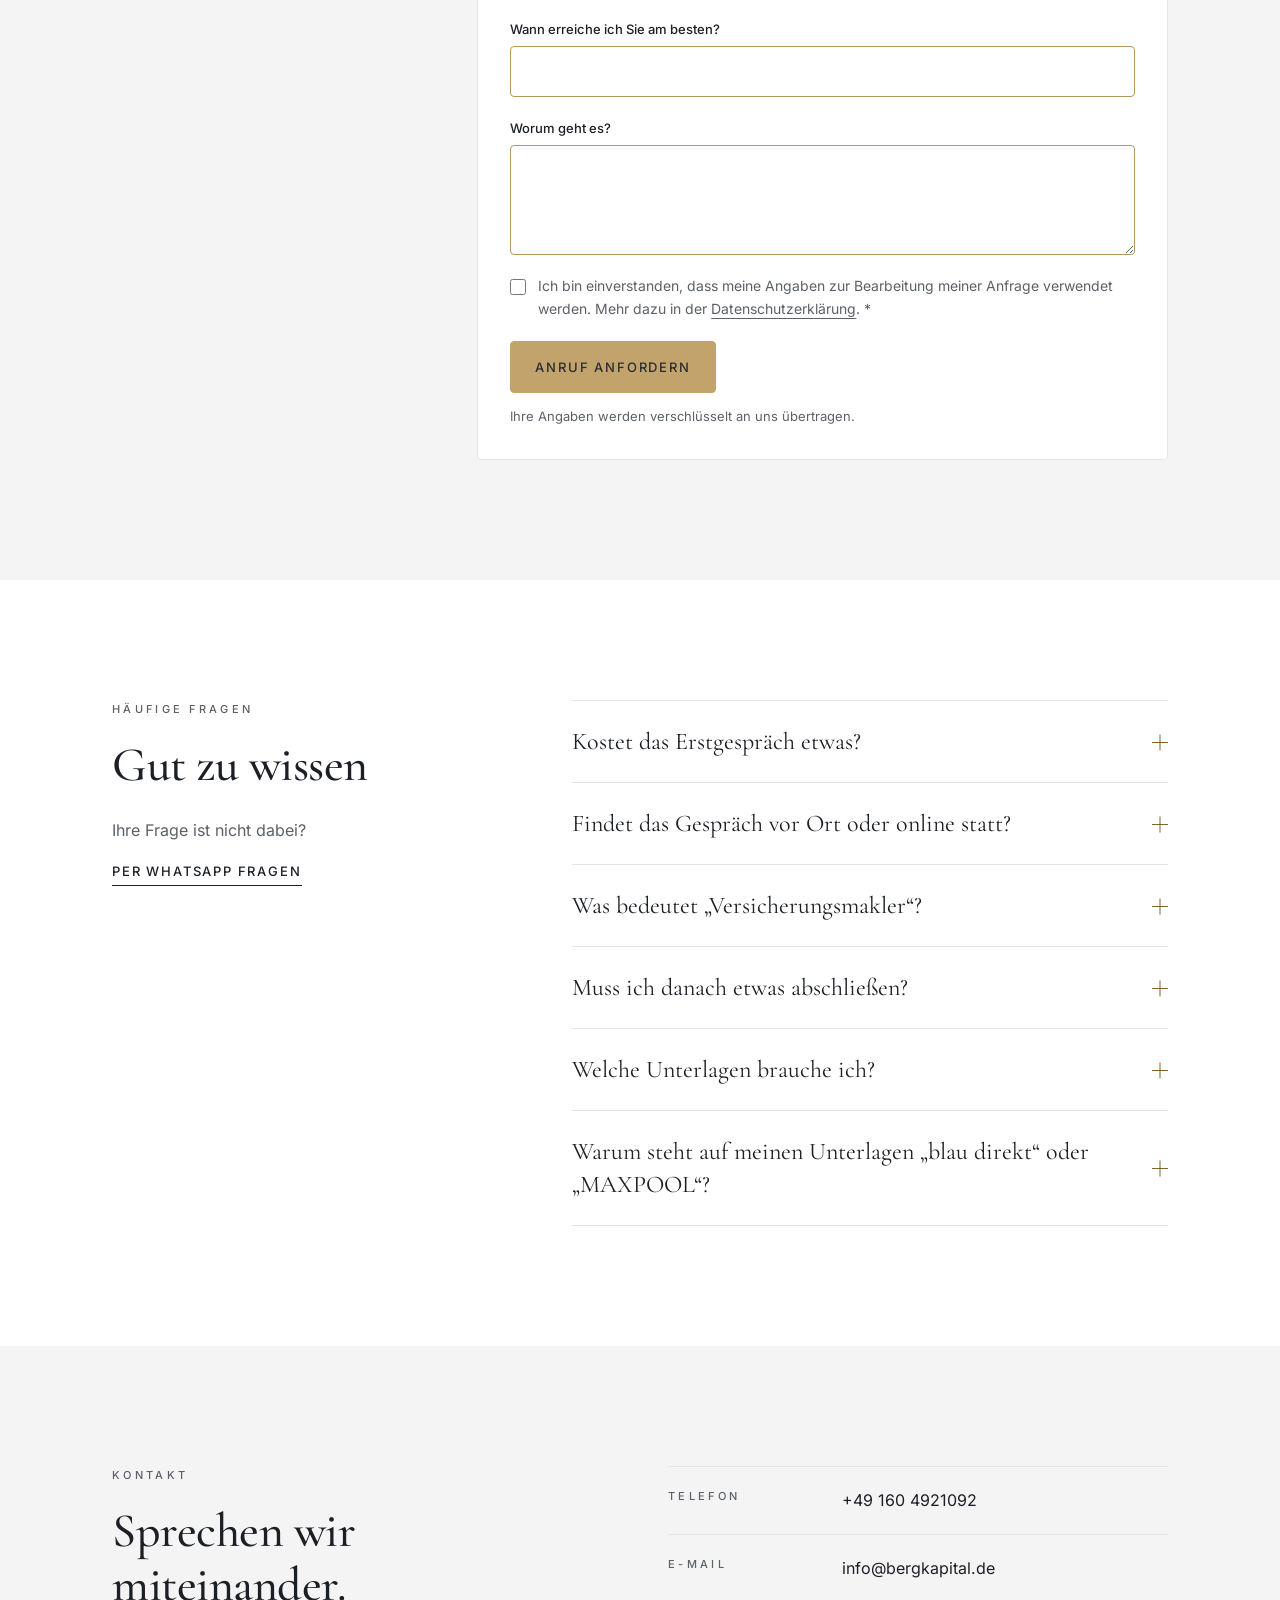
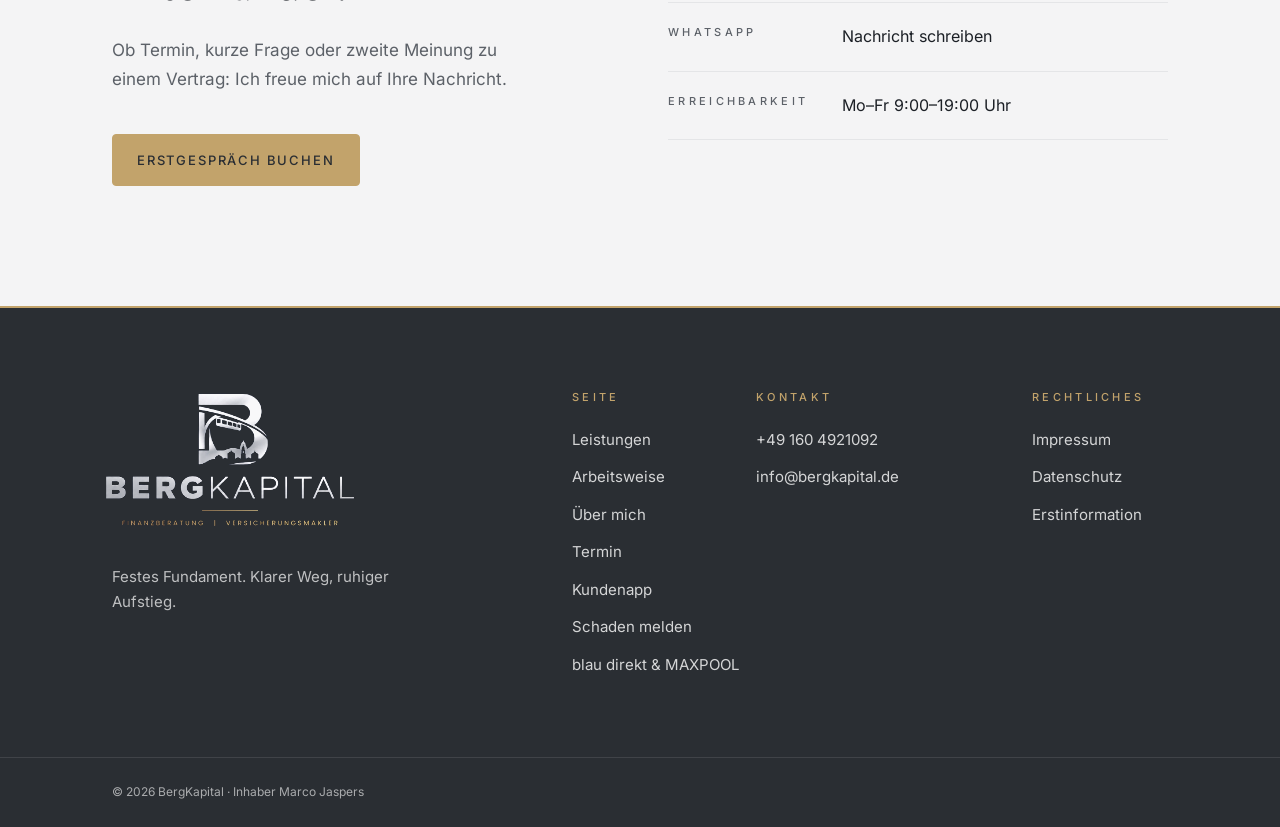
==== commit d9963c39: "Seite zu blau direkt und MAXPOOL mit Schaubild, FAQ-Eintrag auf der Startseite Co-Authored-By: Claud" ====
--- a/index.html
+++ b/index.html
@@ -470,6 +470,10 @@
             <summary>Welche Unterlagen brauche ich?<span class="plus" aria-hidden="true"></span></summary>
             <p class="pb-7 pr-10 text-muted">Für das Erstgespräch brauchen Sie nichts vorzubereiten. Wenn Sie möchten, bringen Sie bestehende Versicherungsverträge, Depotauszüge oder Renteninformationen mit. Dann können wir direkt einen ersten Blick darauf werfen.</p>
           </details>
+          <details class="faq border-b border-line">
+            <summary>Warum steht auf meinen Unterlagen „blau direkt“ oder „MAXPOOL“?<span class="plus" aria-hidden="true"></span></summary>
+            <p class="pb-7 pr-10 text-muted">Als unabhängiger Makler arbeite ich mit den Maklerpools blau direkt und MAXPOOL zusammen. Sie wickeln im Hintergrund die Technik mit den Versicherern ab, deshalb steht ihr Name auf Ihren Unterlagen. Ihr Ansprechpartner bleibe ich, zusätzliche Kosten entstehen nicht. <a href="/maklerpools.html" class="underline underline-offset-4 hover:text-ink">Mehr erfahren</a></p>
+          </details>
         </div>
       </div>
     </section>
@@ -524,7 +528,8 @@
           <li><a href="#ueber-mich" class="hover:text-glow">Über mich</a></li>
           <li><a href="#termin" class="hover:text-glow">Termin</a></li>
           <li><a href="/kundenapp.html" class="hover:text-glow">Kundenapp</a></li>
-          <li><a href="/mandanten.html#dringend" class="whitespace-nowrap hover:text-glow">Schaden melden</a></li>
+          <li><a href="/schaden.html" class="whitespace-nowrap hover:text-glow">Schaden melden</a></li>
+          <li><a href="/maklerpools.html" class="whitespace-nowrap hover:text-glow">blau direkt &amp; MAXPOOL</a></li>
         </ul>
       </nav>
       <div class="md:col-span-3">
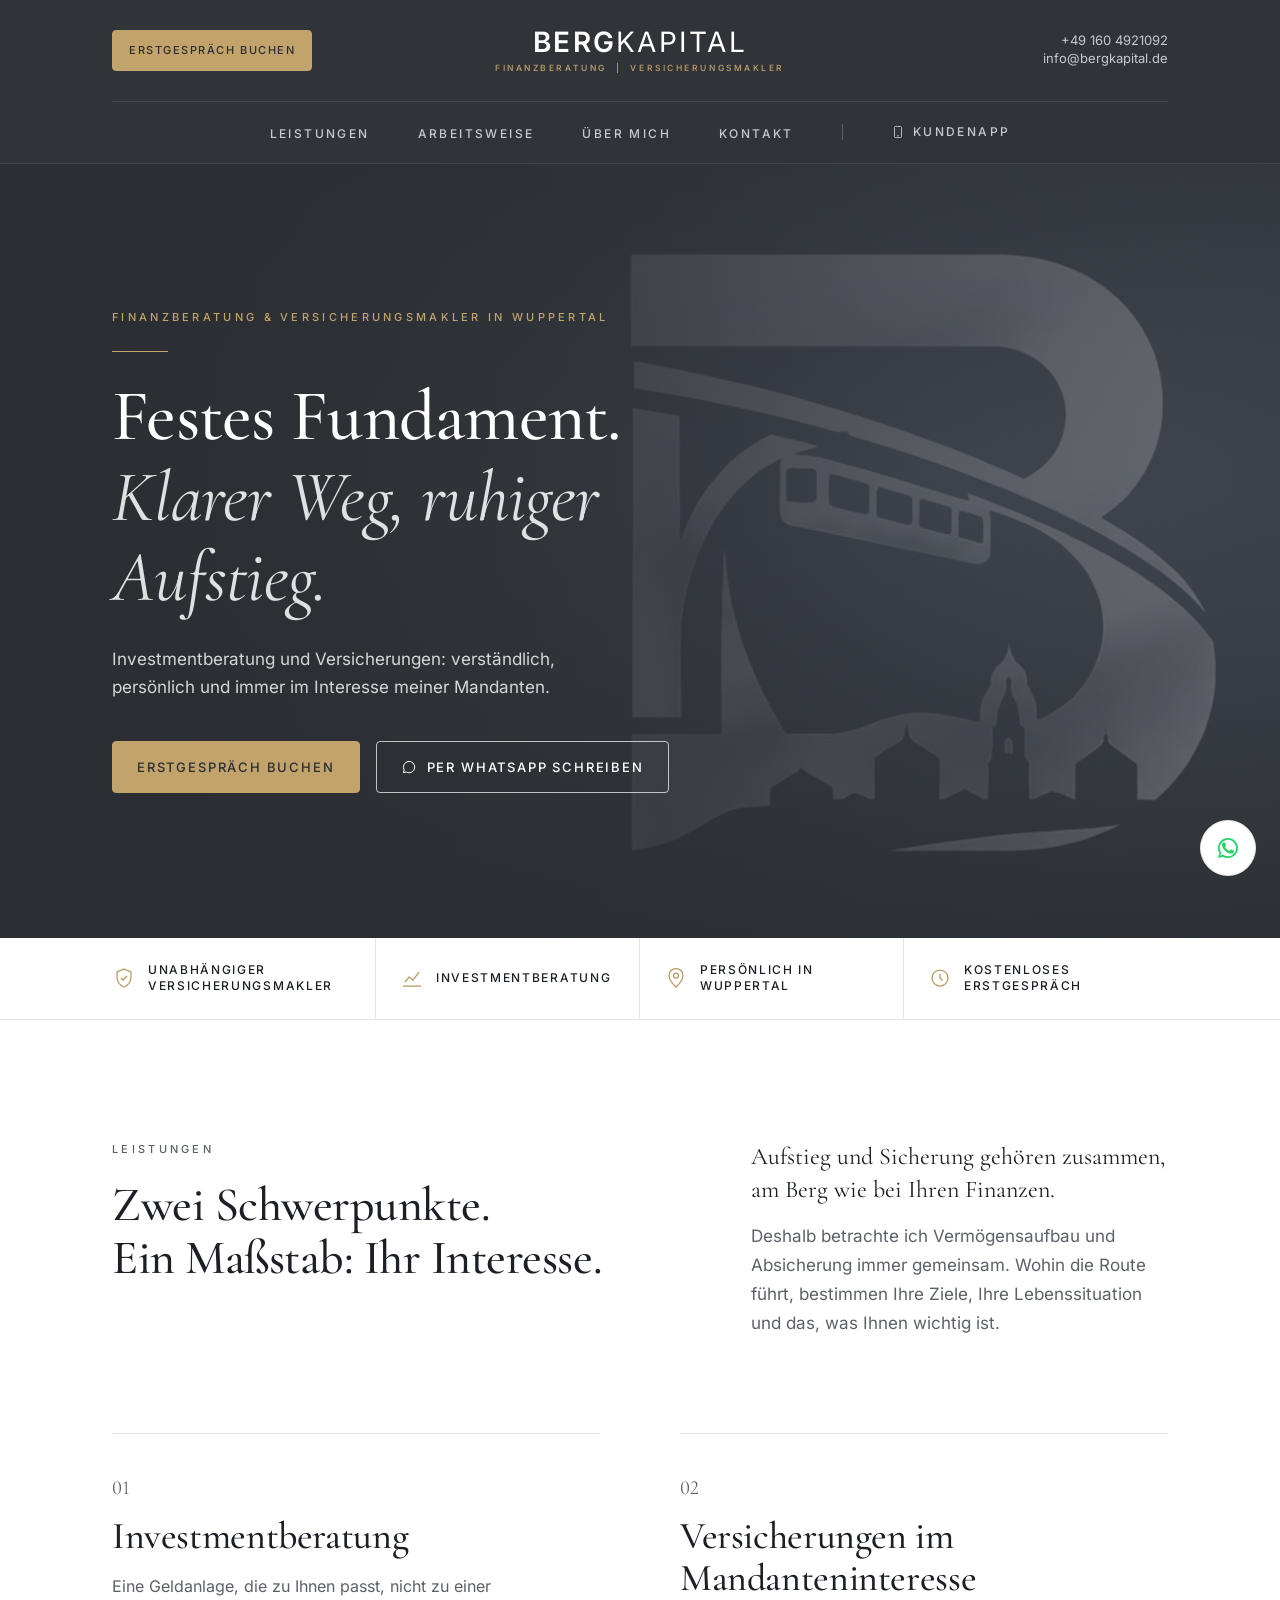
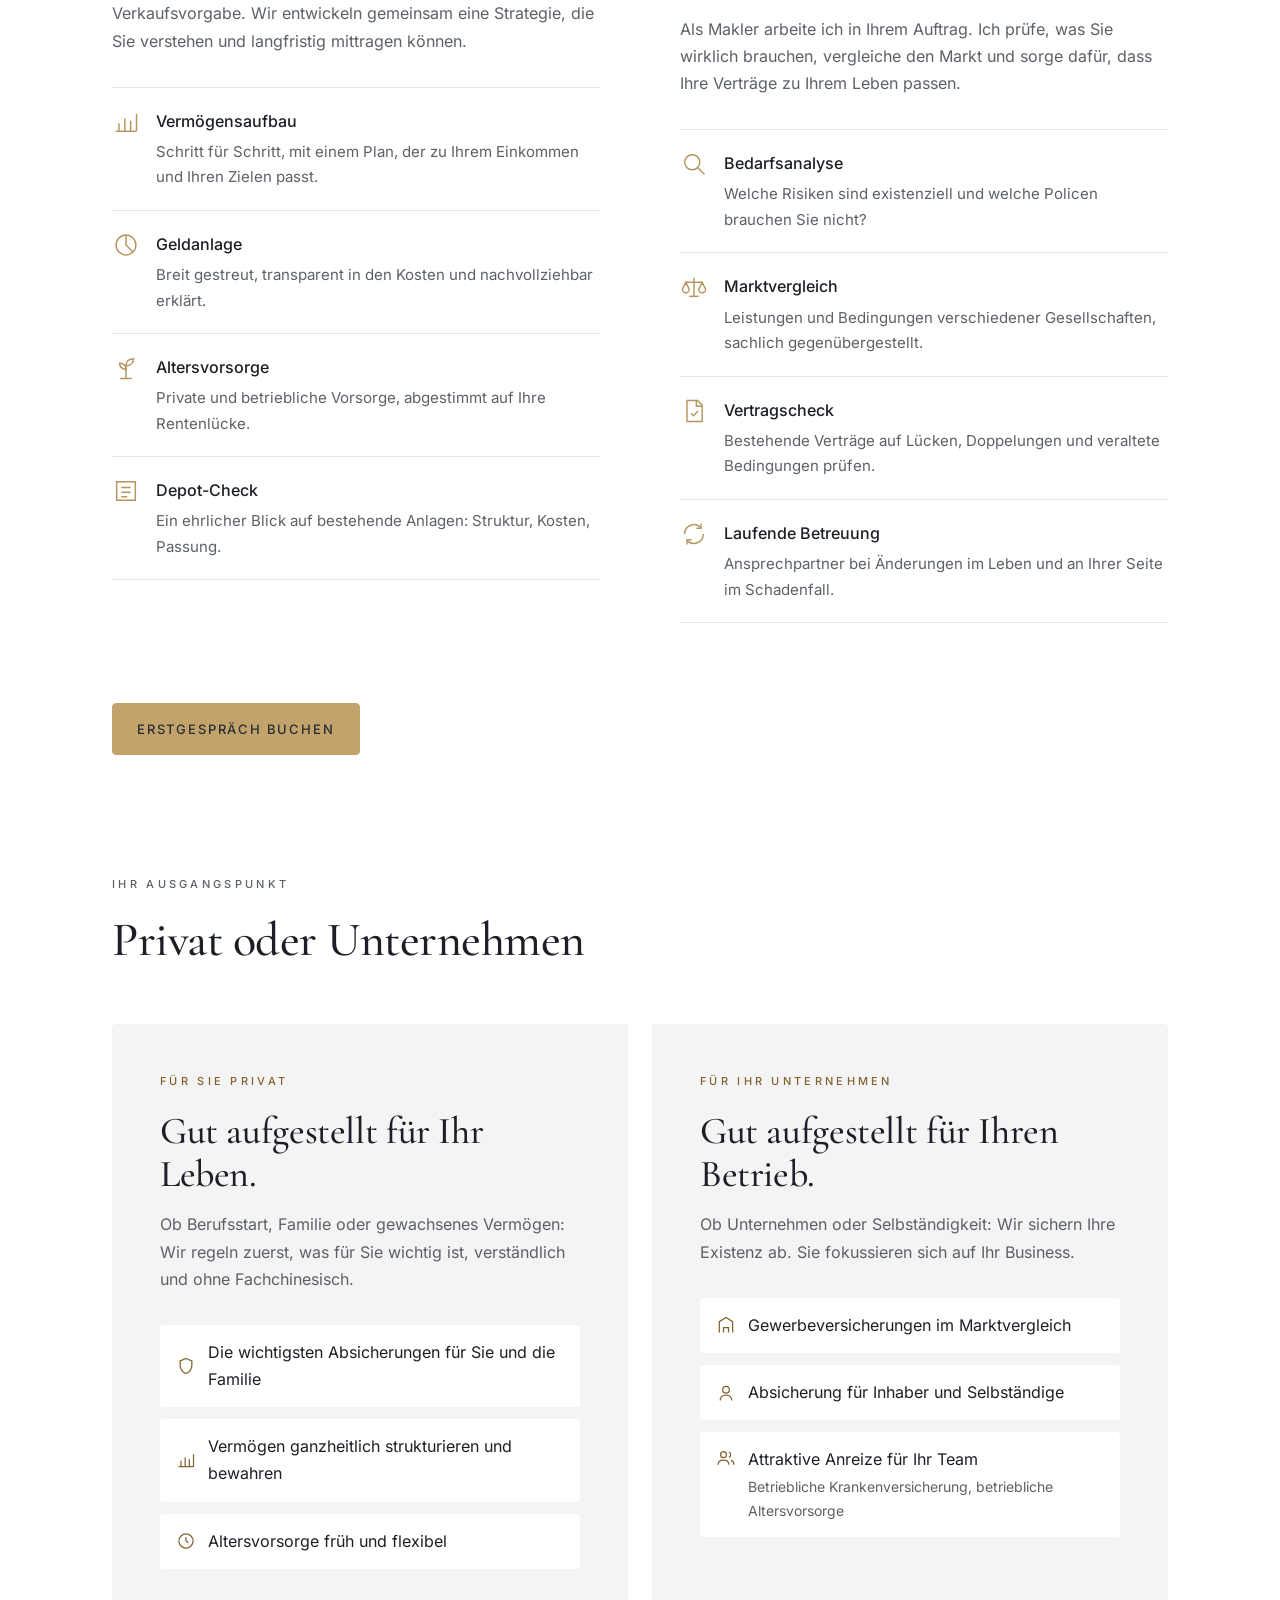
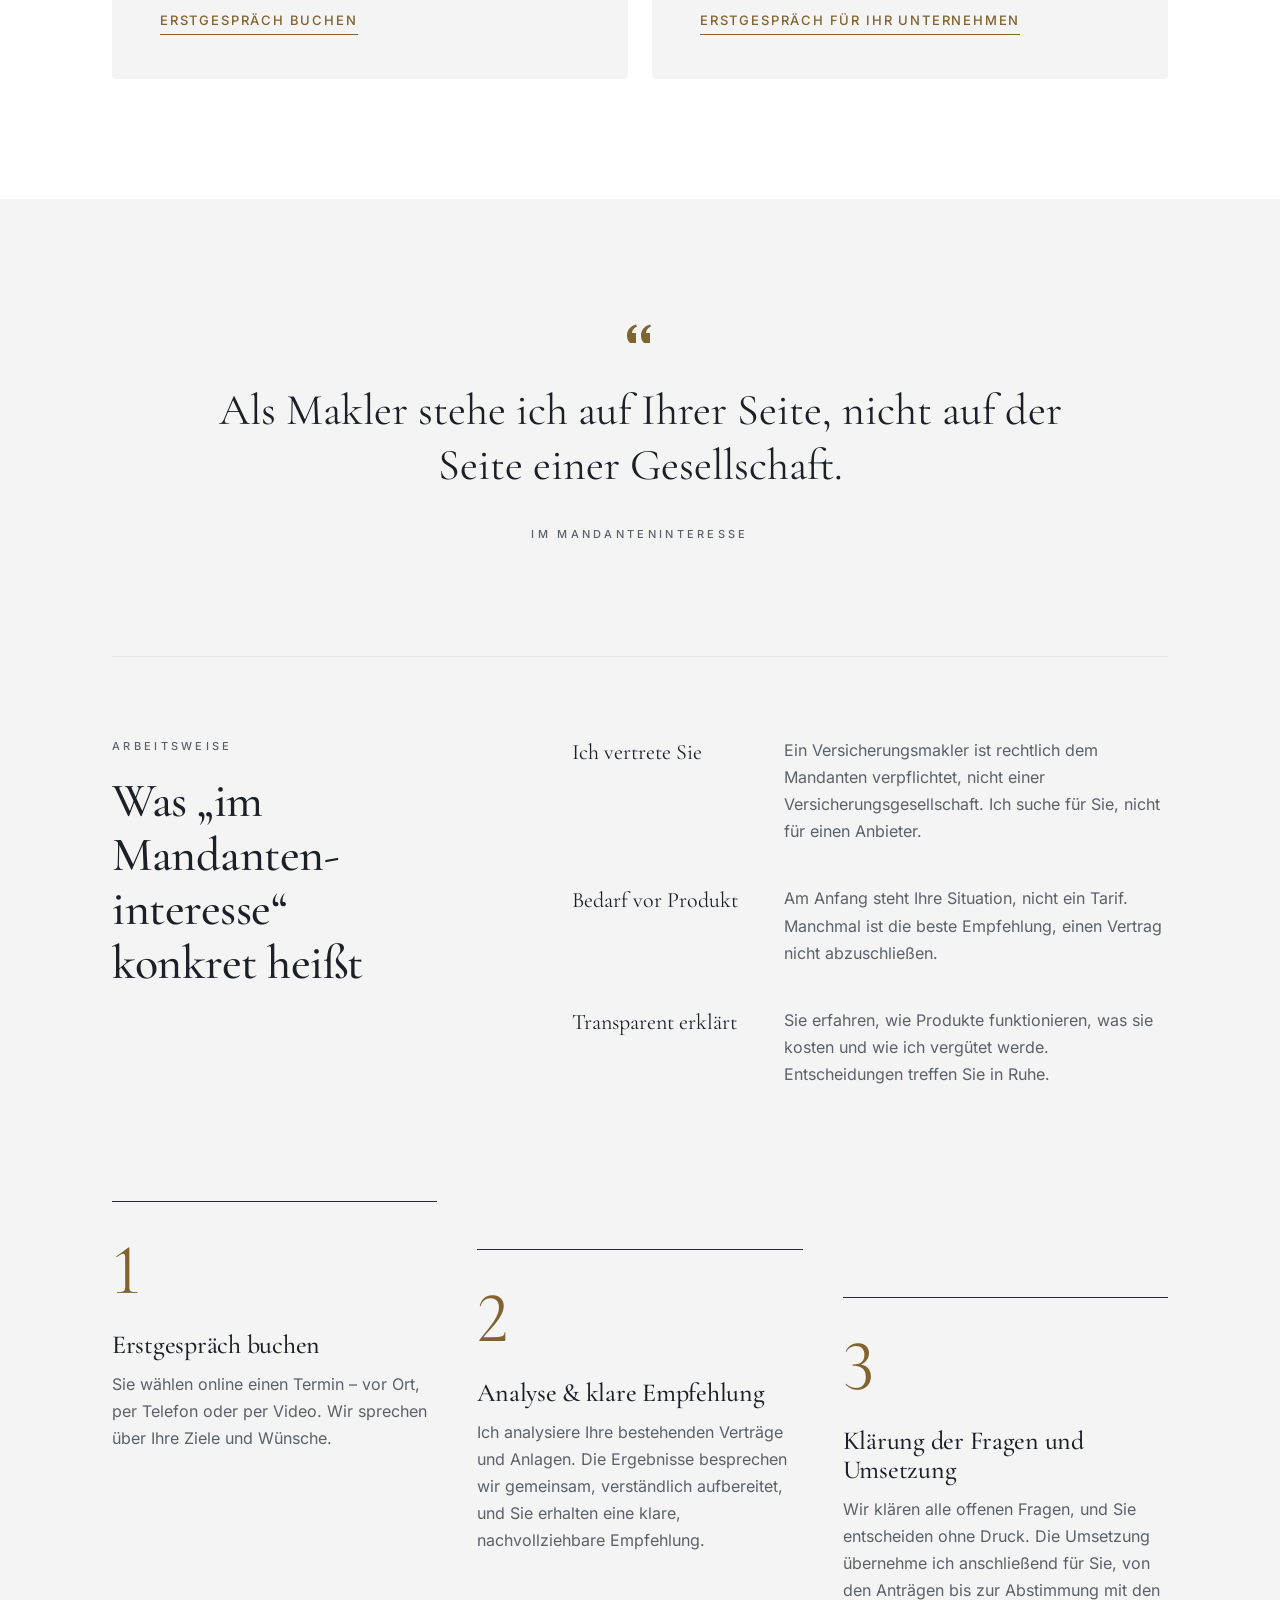
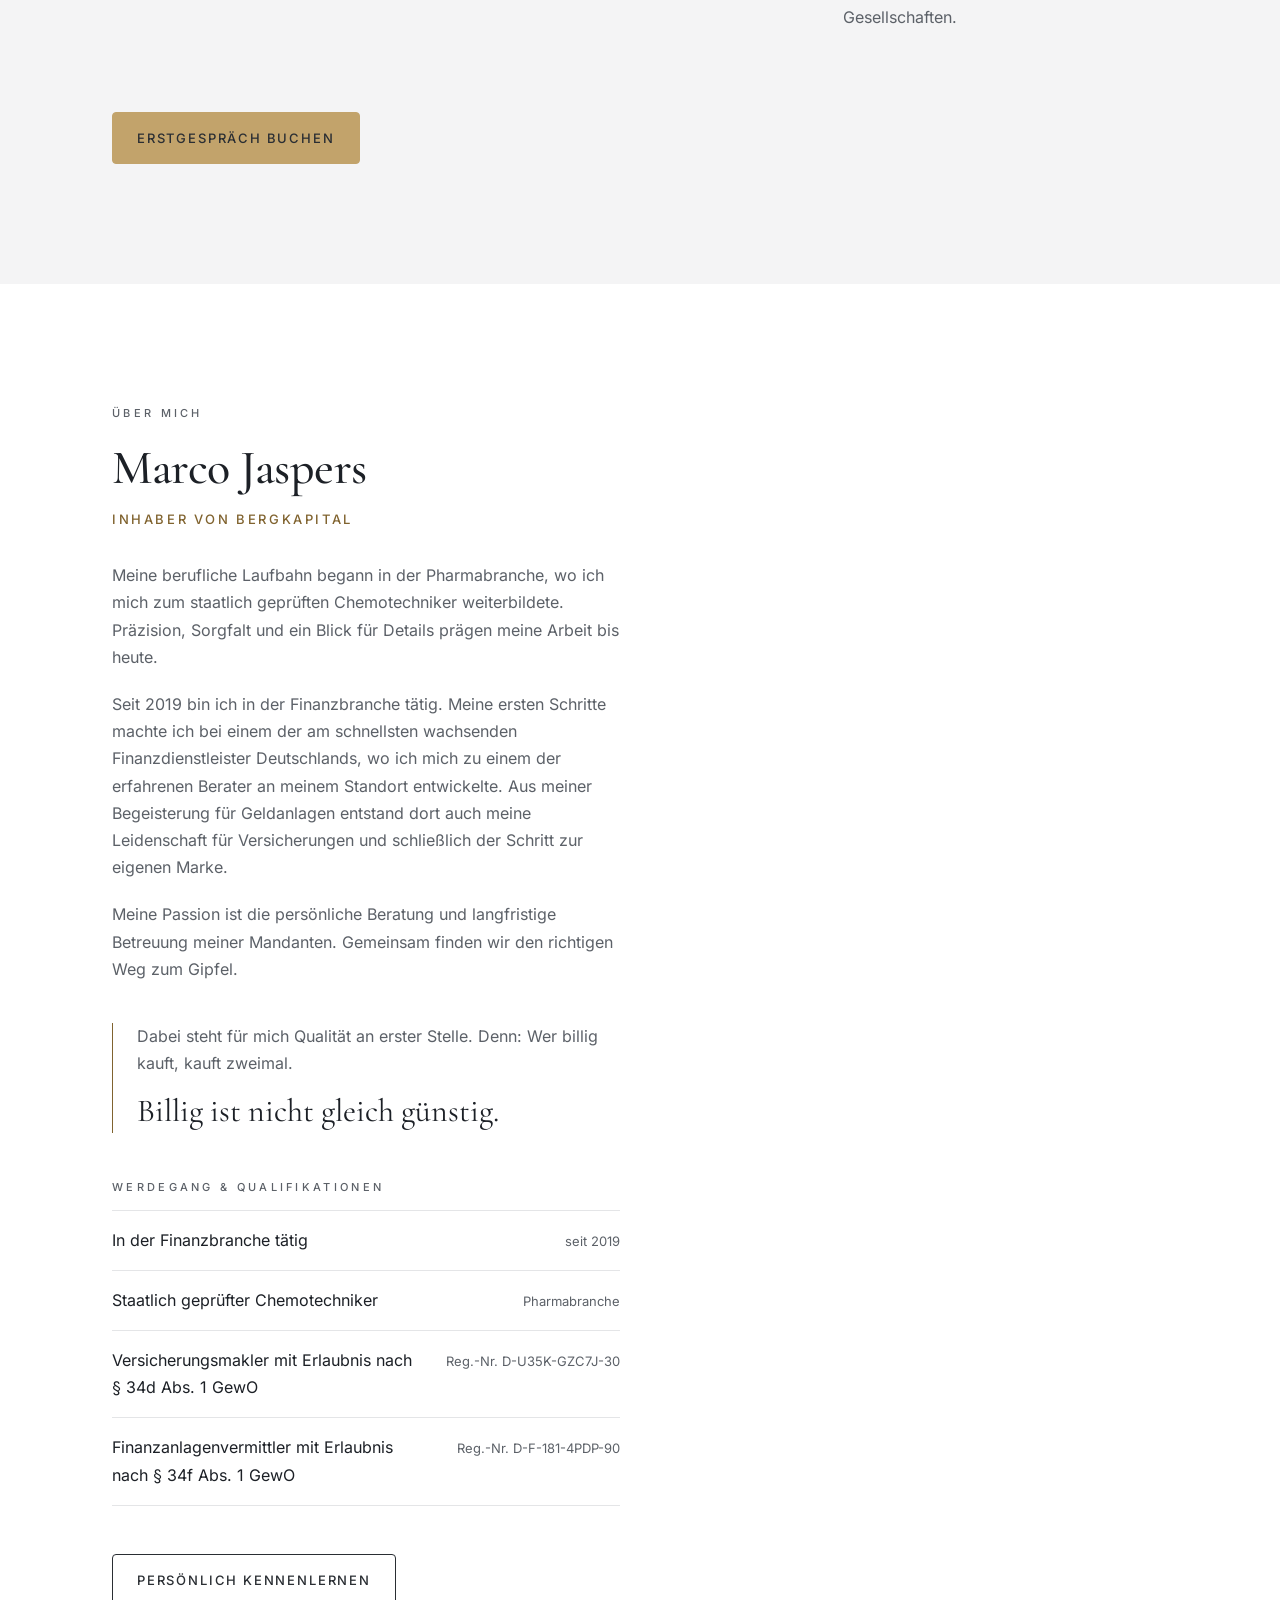
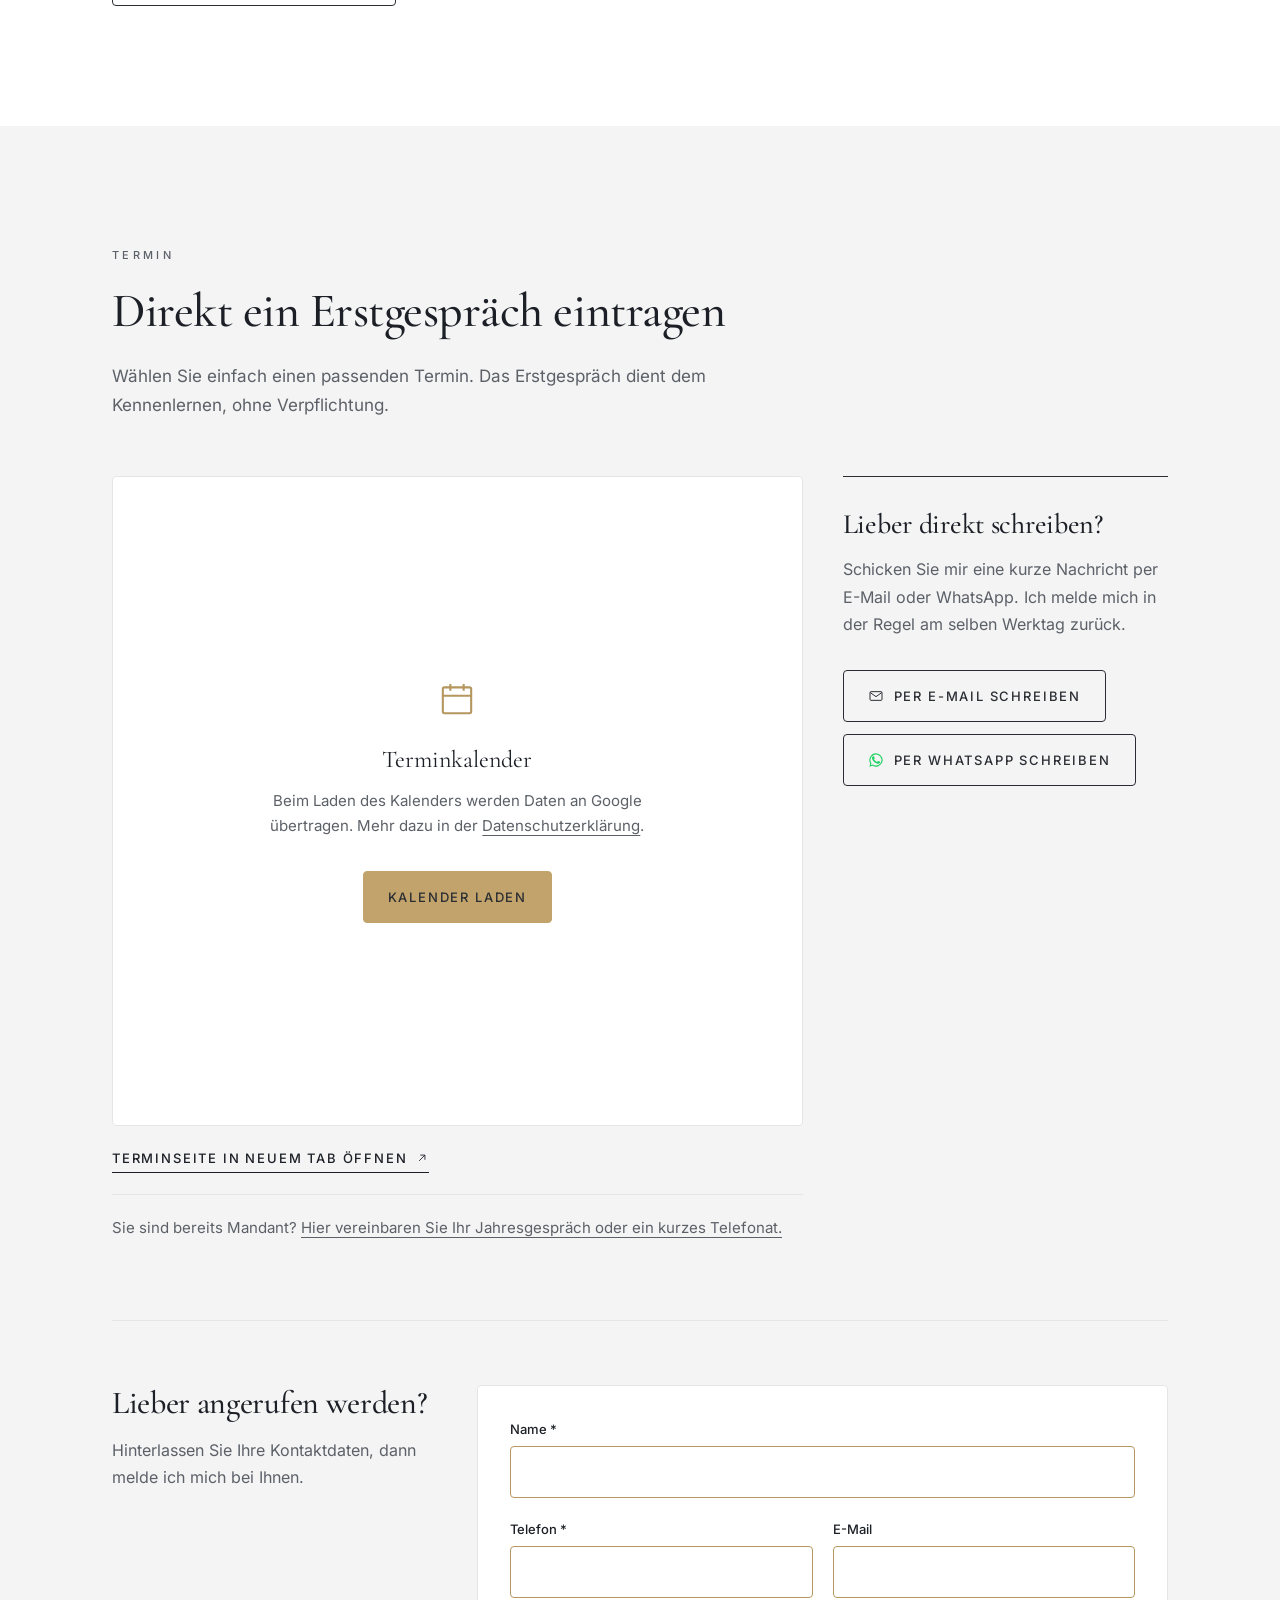
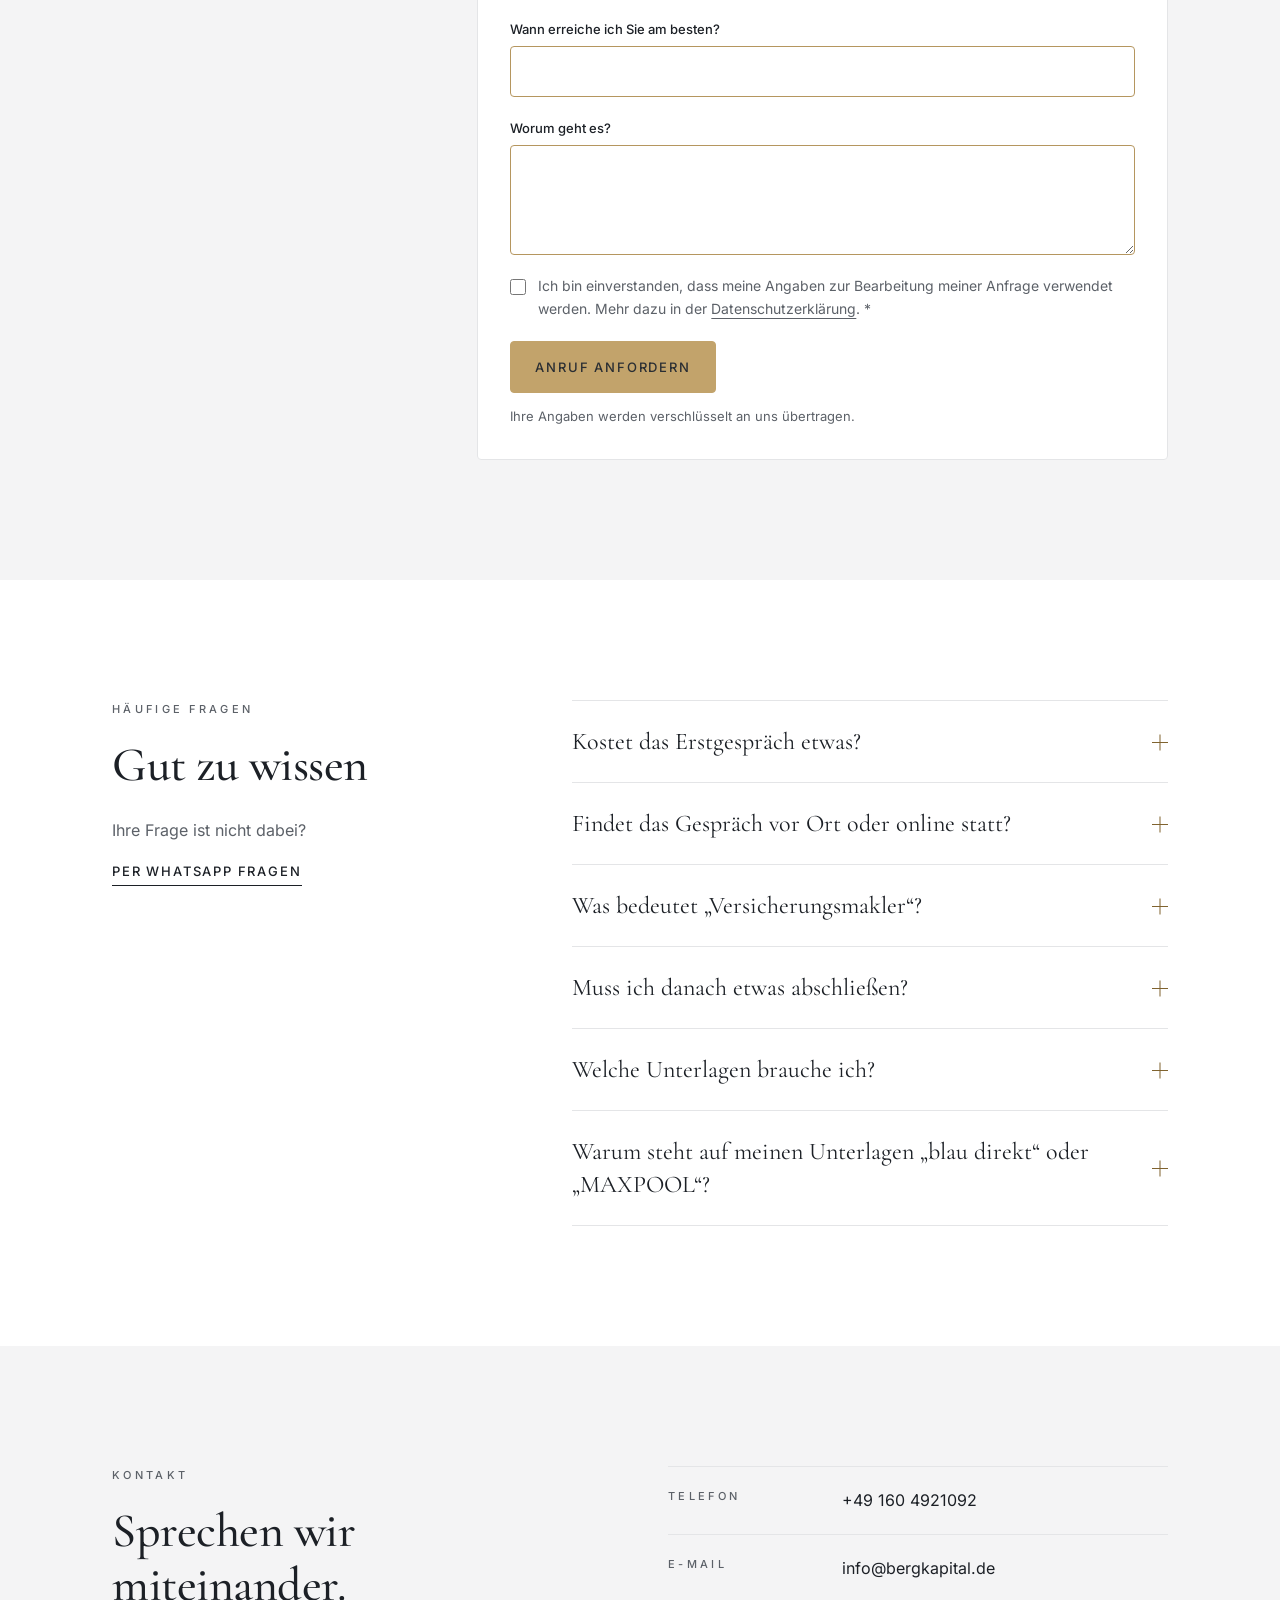
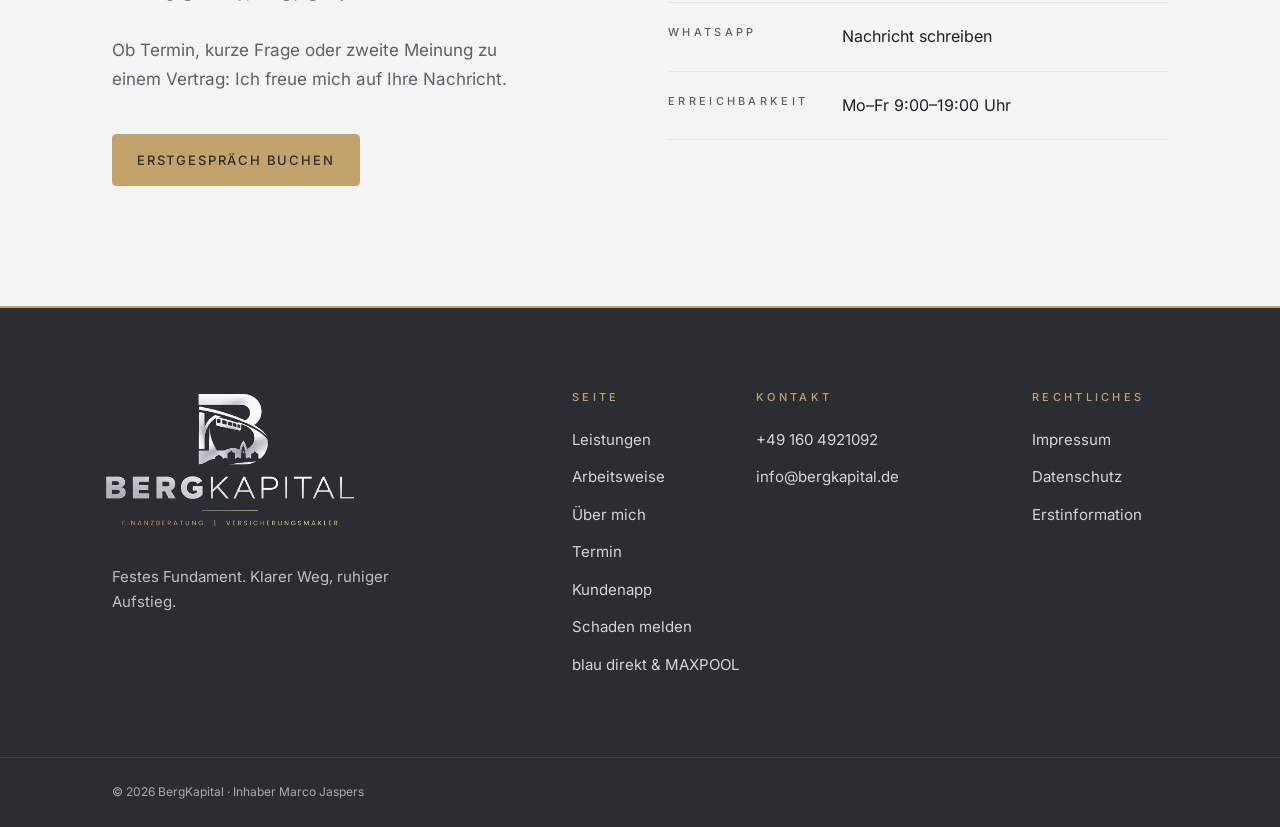
==== commit 796cf01c: "Datenschutzerklärung ausformulieren, öffentliche Seiten für Suchmaschinen freigeben - Datenschutz: a" ====
--- a/index.html
+++ b/index.html
@@ -5,11 +5,14 @@
   <meta name="viewport" content="width=device-width, initial-scale=1">
   <title>Finanzberater &amp; Versicherungsmakler in Wuppertal | BergKapital – Marco Jaspers</title>
   <meta name="description" content="BergKapital – Marco Jaspers, Finanzberater &amp; Versicherungsmakler in Wuppertal. Investmentberatung und Versicherungen im Mandanteninteresse: verständlich, persönlich. Erstgespräch direkt online buchen.">
-  <meta name="robots" content="noindex, nofollow"><!-- Designstudie: nicht indexieren. Für Livegang entfernen. -->
   <meta name="theme-color" content="#2A2E33">
   <link rel="preload" href="/assets/fonts/cormorant-garamond-latin-500-normal.woff2" as="font" type="font/woff2" crossorigin>
   <link rel="preload" href="/assets/fonts/inter-latin-400-normal.woff2" as="font" type="font/woff2" crossorigin>
   <link rel="stylesheet" href="/css/style.css?v=20261109g">
+  <style>
+    /* Vertrauens-Leiste: auf schmalen Handys etwas kleiner, damit lange Wörter nicht in die Nachbarspalte laufen */
+    @media (max-width: 430px) { .trust-text { font-size: 11px; letter-spacing: .08em; } }
+  </style>
   <link rel="icon" type="image/png" sizes="32x32" href="/assets/brand/favicon-32.png">
   <link rel="apple-touch-icon" href="/assets/brand/apple-touch-icon.png">
 
@@ -125,21 +128,21 @@
     <section class="border-b border-line bg-white" aria-label="Auf einen Blick">
       <ul class="container-x grid grid-cols-2 lg:grid-cols-4">
         <li class="flex items-center gap-3 border-b border-r border-line py-6 pr-4 lg:border-b-0 lg:px-6 lg:first:pl-0" data-reveal>
-          <svg class="icon h-6 w-6" viewBox="0 0 24 24" fill="none" stroke="currentColor" aria-hidden="true"><path d="M12 3l7 3v5c0 4.5-3 8.3-7 10-4-1.7-7-5.5-7-10V6z"/><path d="M9 12l2 2 4-4"/></svg>
-          <span class="text-[12px] font-medium uppercase leading-snug tracking-[0.14em]">Unabhängiger Versicherungsmakler</span>
+          <svg class="icon h-6 w-6 shrink-0" viewBox="0 0 24 24" fill="none" stroke="currentColor" aria-hidden="true"><path d="M12 3l7 3v5c0 4.5-3 8.3-7 10-4-1.7-7-5.5-7-10V6z"/><path d="M9 12l2 2 4-4"/></svg>
+          <span class="trust-text text-[12px] font-medium uppercase leading-snug tracking-[0.14em]">Unabhängiger Versicherungs&shy;makler</span>
         </li>
         <li class="flex items-center gap-3 border-b border-line py-6 pl-4 lg:border-b-0 lg:border-r lg:px-6" data-reveal>
-          <svg class="icon h-6 w-6" viewBox="0 0 24 24" fill="none" stroke="currentColor" aria-hidden="true"><path d="M3 20h18M5 16l4-5 4 3 6-8"/></svg>
-          <span class="text-[12px] font-medium uppercase leading-snug tracking-[0.14em]">Investment&shy;beratung</span>
+          <svg class="icon h-6 w-6 shrink-0" viewBox="0 0 24 24" fill="none" stroke="currentColor" aria-hidden="true"><path d="M3 20h18M5 16l4-5 4 3 6-8"/></svg>
+          <span class="trust-text text-[12px] font-medium uppercase leading-snug tracking-[0.14em]">Investment&shy;beratung</span>
         </li>
         <li class="flex items-center gap-3 border-r border-line py-6 pr-4 lg:px-6" data-reveal>
-          <svg class="icon h-6 w-6" viewBox="0 0 24 24" fill="none" stroke="currentColor" aria-hidden="true"><path d="M12 21s-7-6.2-7-11.5A7 7 0 0 1 19 9.5C19 14.8 12 21 12 21z"/><circle cx="12" cy="9.5" r="2.5"/></svg>
-          <span class="text-[12px] font-medium uppercase leading-snug tracking-[0.14em]">Persönlich in Wuppertal</span>
+          <svg class="icon h-6 w-6 shrink-0" viewBox="0 0 24 24" fill="none" stroke="currentColor" aria-hidden="true"><path d="M12 21s-7-6.2-7-11.5A7 7 0 0 1 19 9.5C19 14.8 12 21 12 21z"/><circle cx="12" cy="9.5" r="2.5"/></svg>
+          <span class="trust-text text-[12px] font-medium uppercase leading-snug tracking-[0.14em]">Persönlich in Wuppertal</span>
         </li>
         <li class="flex items-center gap-3 py-6 pl-4 lg:px-6 lg:last:pr-0" data-reveal>
-          <svg class="icon h-6 w-6" viewBox="0 0 24 24" fill="none" stroke="currentColor" aria-hidden="true"><path d="M4 12a8 8 0 1 0 16 0 8 8 0 0 0-16 0z"/><path d="M12 8v4l2.5 2.5"/></svg>
+          <svg class="icon h-6 w-6 shrink-0" viewBox="0 0 24 24" fill="none" stroke="currentColor" aria-hidden="true"><path d="M4 12a8 8 0 1 0 16 0 8 8 0 0 0-16 0z"/><path d="M12 8v4l2.5 2.5"/></svg>
           <!-- TODO: kostenlos bestätigen -->
-          <span class="text-[12px] font-medium uppercase leading-snug tracking-[0.14em]">Kostenloses Erstgespräch</span>
+          <span class="trust-text text-[12px] font-medium uppercase leading-snug tracking-[0.14em]">Kostenloses Erstgespräch</span>
         </li>
       </ul>
     </section>
